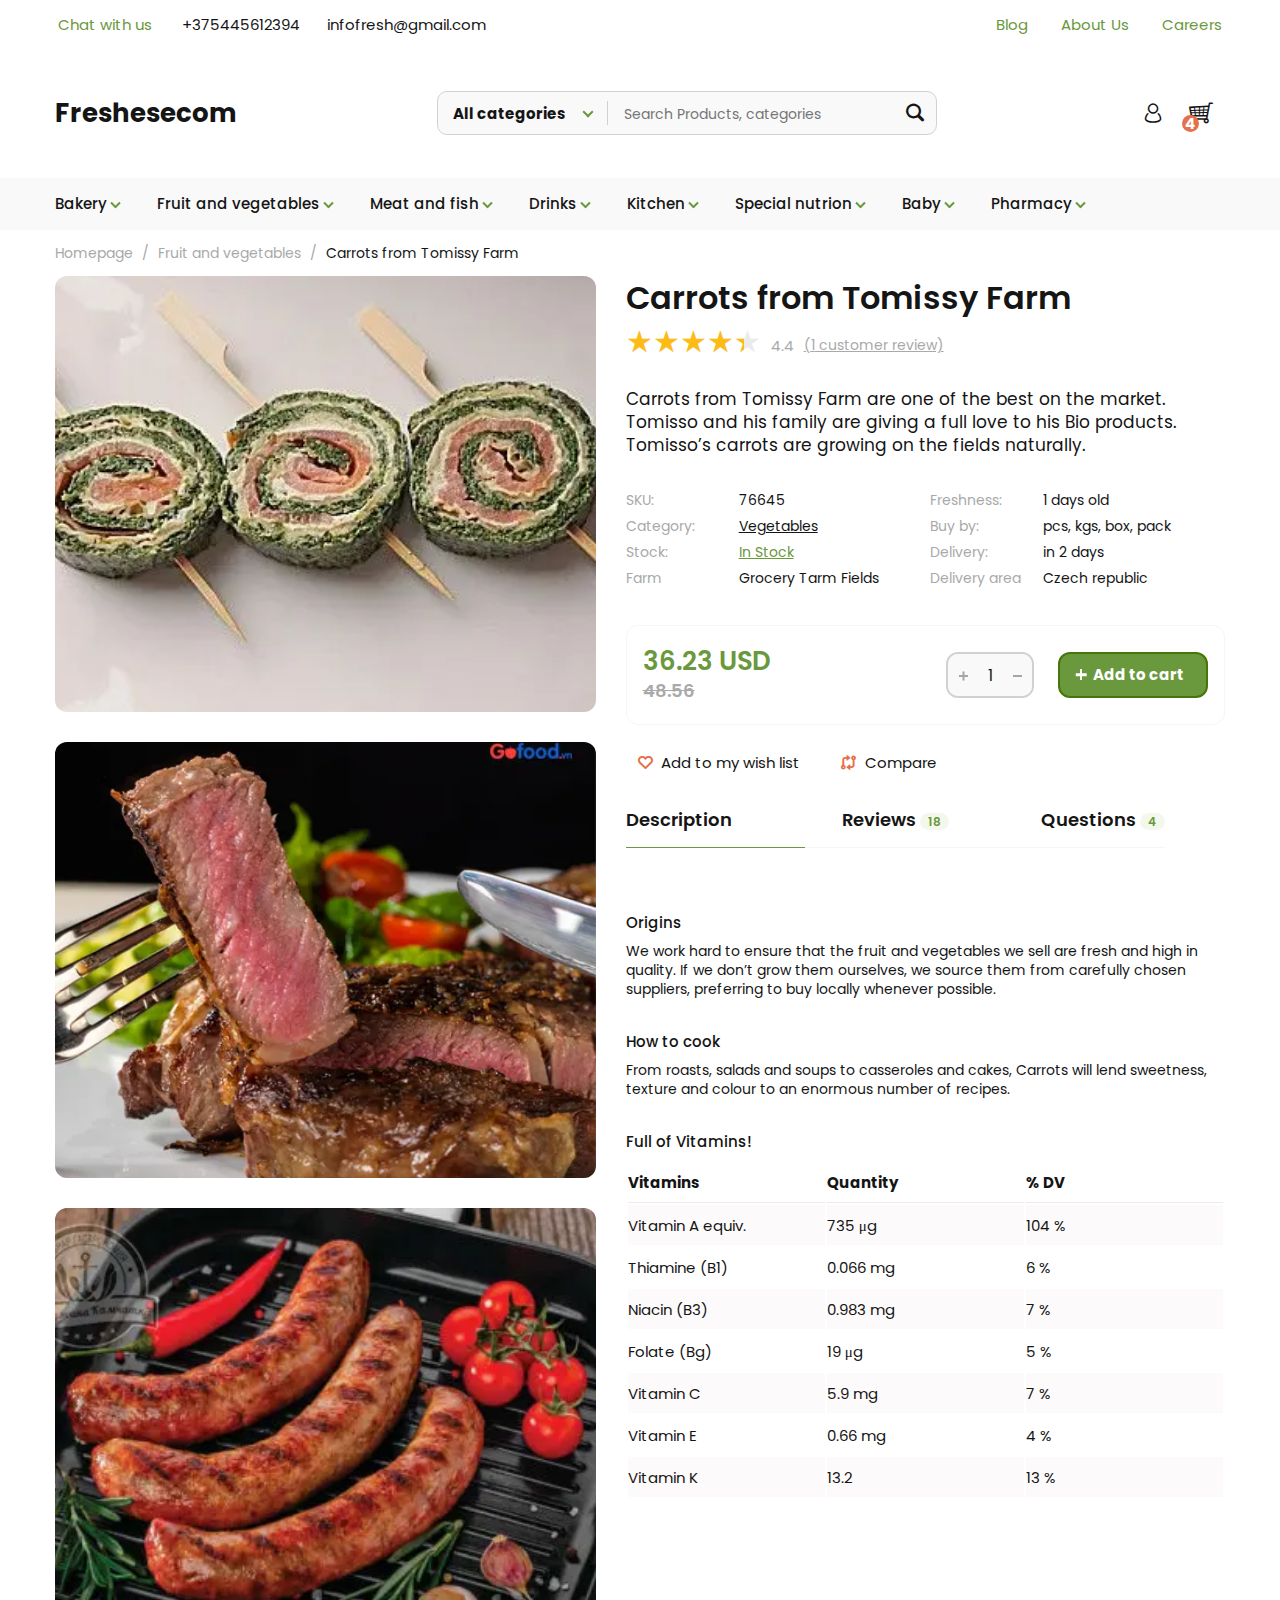
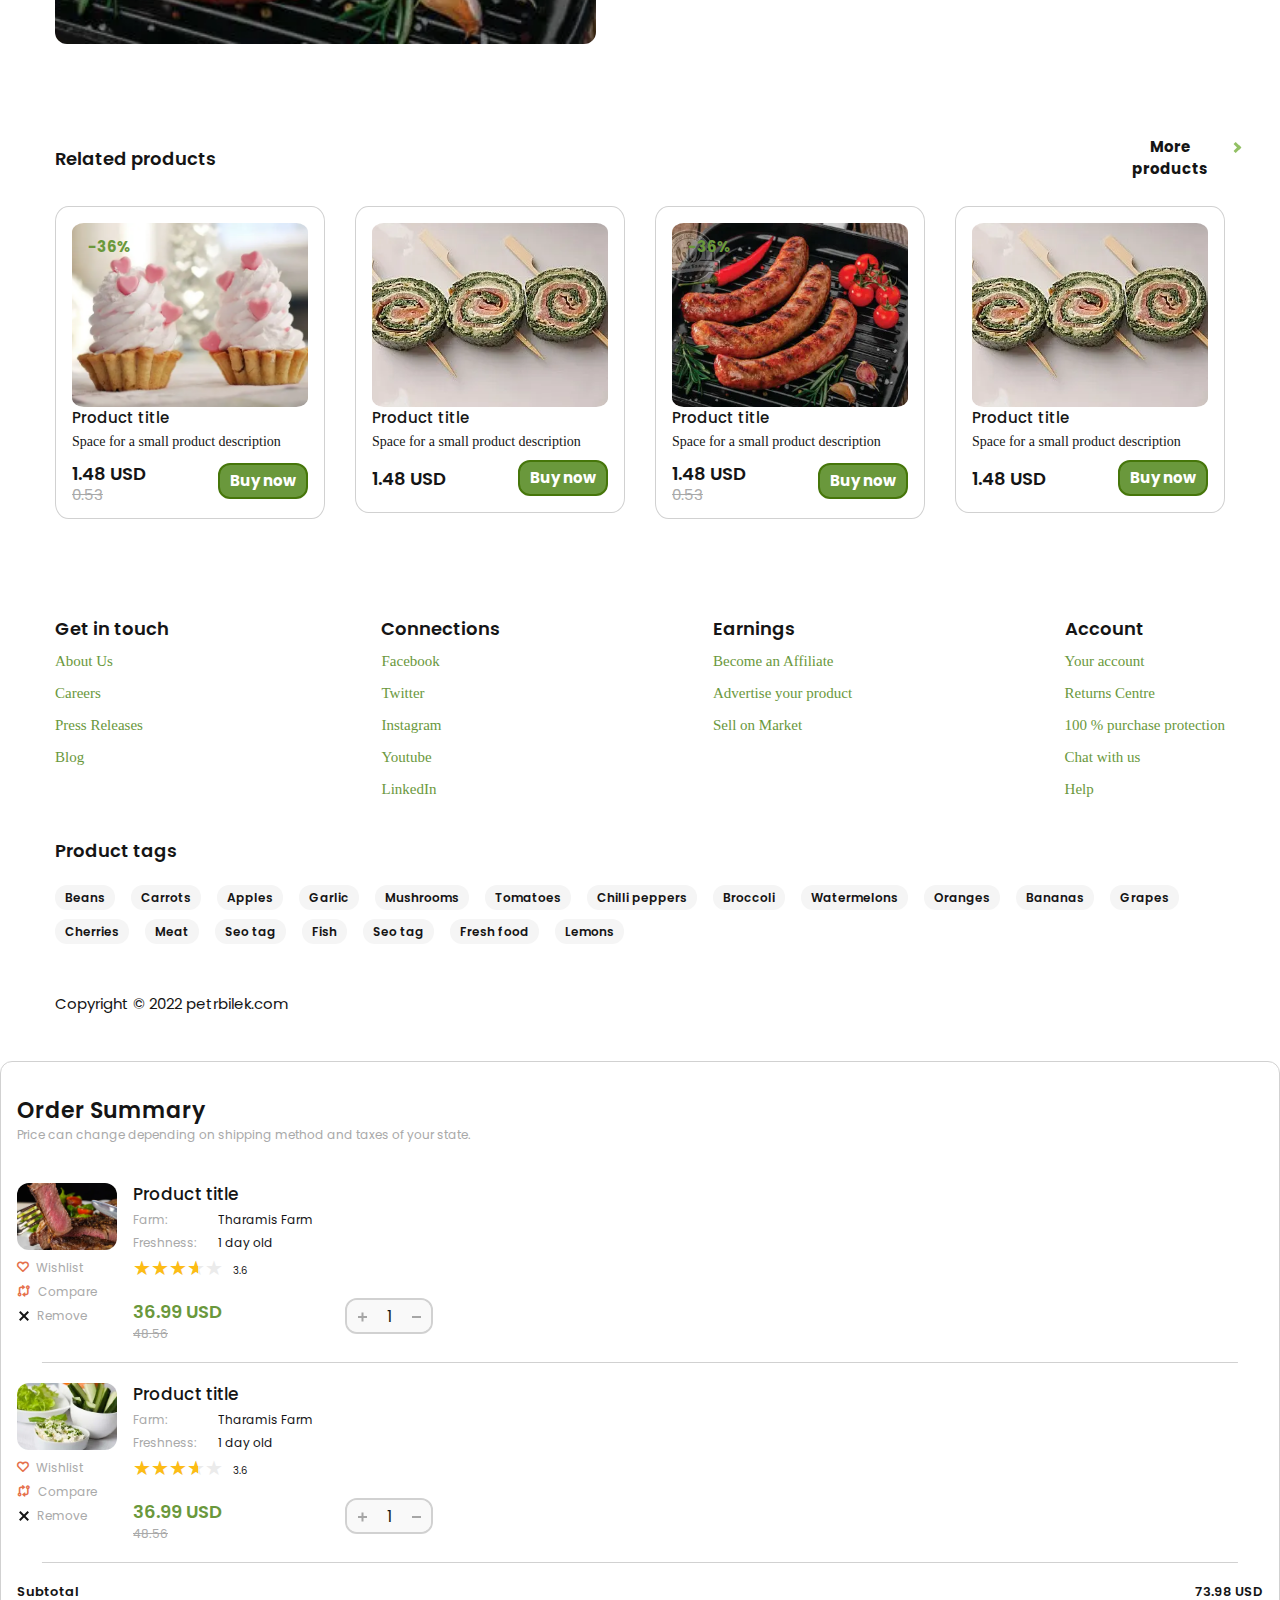
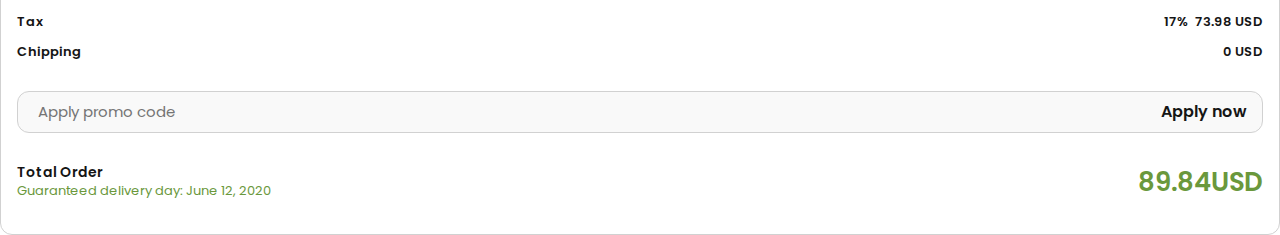
==== card_product.html @ 1163f887 "Add files via upload" ====
<!DOCTYPE html>
<html lang="ru">

<head>
	<title>card_product</title>
	<meta charset="UTF-8">
	<meta name="format-detection" content="telephone=no">
	<!-- <style>body{opacity: 0;}</style> -->
	<link rel="stylesheet" href="css/style.min.css?_v=20220831183857">
	<link rel="shortcut icon" href="favicon.ico">
	<!-- <meta name="robots" content="noindex, nofollow"> -->
	<meta name="viewport" content="width=device-width, initial-scale=1.0">
</head>

<body>
	<div class="wrapper">
		<header class="header">
			<div class="header__container">
				<div class="header__top top-header">
					<div class="top-header__content">
						<div class="top-header__contact">
							<ul class="menu__list menu__list_contacts">
								<li data-da=".menu__list_main, 768" class="menu__item"><a href="#" class="menu__link">Chat with us</a>
								</li>
								<li data-da=".menu__list_main, 768" class="menu__item">+375445612394</li>
								<li data-da=".menu__list_main, 768" class="menu__item">infofresh@gmail.com</li>
							</ul>
						</div>
						<div class="top-header__menu menu">
							<nav class="menu__body">
								<ul class="menu__list menu__list_main">
									<li class="menu__item"><a href="" class="menu__link">Blog</a></li>
									<li class="menu__item"><a href="" class="menu__link">About Us</a></li>
									<li class="menu__item"><a href="" class="menu__link">Careers</a></li>
								</ul>
							</nav>
							<button type="button" class="menu__icon icon-menu"><span></span></button>
						</div>
					</div>
				</div>
				<div class="header__main main-header">
					<div class="main-header__content">
						<div data-da=".top-header__content, 768, 1" class="top-main__logo"><a href="">Freshesecom</a></div>
						<div class="top-main__form">
							<form action="" id="main-form" class="main__form">
								<label for="forMainheader" class="main__label">
									<select name="form[]" data-class-modif="form__select">
										<option value="1" selected>All categories</option>
										<option value="2">Bakery</option>
										<option value="3">Fruit and vegetables</option>
										<option value="4">Meat and fish</option>
									</select>
								</label>
								<input id="forMainheader" autocomplete="off" type="text" name="form[]" data-error="Ошибка" placeholder="Search Products, categories" class="main__input">
								<button type="submit" class=" main__button _icon-search"></button>
							</form>
						</div>
						<button data-da=".top-header__content, 768, 1" class="top-main__purchases purchases-main">
							<a href="#" data-popup="#popup">
								<div class="purchases-main__user _icon-user"></div>
							</a>
							<div class="purchases-main__curt _icon-curt"><span>4</span><a href="checkout_page.html"></a></div>
						</button>
					</div>
				</div>
			</div>
			<div class="header__bottom bottom-header">
				<div class="bottom-header__container">
					<div class="bottom-header__category">
						<div class="bottom-header__body">
							<div class="bottom-header__title"><a class="bottom-header__link" href="category.html">Bakery</a></div>
							<div class="bottom-header__title"><a class="bottom-header__link" href="category.html">Fruit and
									vegetables</a></div>
							<div class="bottom-header__title"><a class="bottom-header__link" href="category.html">Meat and fish</a>
							</div>
							<div class="bottom-header__title"><a class="bottom-header__link" href="category.html">Drinks</a></div>
							<div class="bottom-header__title"><a class="bottom-header__link" href="category.html">Kitchen</a></div>
							<div class="bottom-header__title"><a class="bottom-header__link" href="category.html">Special nutrion</a>
							</div>
							<div class="bottom-header__title"><a class="bottom-header__link" href="category.html">Baby</a></div>
							<div class="bottom-header__title"><a class="bottom-header__link" href="category.html">Pharmacy</a></div>
						</div>
					</div>
				</div>
			</div>
		</header>
		<main class="page">
			<section class="page__bread bread-bread">
				<div class="bread-bread__container">
					<nav class="bread-bread__body">
						<ul class="bread-bread__list">
							<li class="bread-bread__item"><a class="bread-bread__link" href="index.html">Homepage</a></li>
							<li class="bread-bread__item"><a class="bread-bread__link" href="category.html">Fruit and
									vegetables</a></li>
							<li class="bread-bread__item">Carrots from Tomissy Farm</li>
						</ul>
					</nav>
				</div>
			</section>
			<section class="page__card card-page">
				<div class="card-page__container">
					<div class="card-page__images">
						<div class="card-page__image-ibg"><picture><source srcset="img/Example.webp" type="image/webp"><img src="img/Example.jpg" alt="img"></picture></div>
						<div class="card-page__image-ibg"><picture><source srcset="img/recept.webp" type="image/webp"><img src="img/recept.jpg" alt="img"></picture></div>
						<div class="card-page__image-ibg"><picture><source srcset="img/Example2.webp" type="image/webp"><img src="img/Example2.jpg" alt="img"></picture></div>
					</div>
					<div class="card-page__body card-body-product">
						<div class="card-body-product__title">Carrots from Tomissy Farm</div>
						<div class="card-body-product__ratings">
							<div class="rating rating_set">
								<div class="rating__body">
									<div class="rating__active rating__active_yellow"></div>
									<div class="rating__items">
										<input type="radio" class="rating__item" value="1" name="rating">
										<input type="radio" class="rating__item" value="2" name="rating">
										<input type="radio" class="rating__item" value="3" name="rating">
										<input type="radio" class="rating__item" value="4" name="rating">
										<input type="radio" class="rating__item" value="5" name="rating">
									</div>
								</div>
								<div class="rating__value">4.4</div>
							</div>
							<a href="">
								<div class="card-body-product__review">(<span>1</span> customer review)</div>
							</a>
						</div>
						<div class="card-body-product__description">Carrots from Tomissy Farm are one of the best on the
							market. Tomisso and his family are giving a full love to his Bio products. Tomisso’s carrots are
							growing on the fields naturally.</div>
						<div class="card-body-product__characteristic characteristic-product">
							<div class="characteristic-product__column">
								<ul class="characteristic-product__list">
									<li class="characteristic-product__item"><span>SKU:</span><span>76645</span></li>
									<li class="characteristic-product__item"><span>Category:</span><span class="characteristic-item__category">Vegetables</span></li>
									<li class="characteristic-product__item"><span>Stock:</span><span class="characteristic-item__link">In Stock</span></li>
									<li class="characteristic-product__item"><span>Farm</span><span>Grocery Tarm Fields</span>
									</li>
								</ul>
							</div>
							<div class="characteristic-product__column">
								<ul class="characteristic-product__list">
									<li class="characteristic-product__item"><span>Freshness:</span><span>1 days old</span></li>
									<li class="characteristic-product__item"><span>Buy by:</span><span>pcs, kgs, box, pack</span>
									</li>
									<li class="characteristic-product__item"><span>Delivery:</span><span>in 2 days</span></li>
									<li class="characteristic-product__item"><span>Delivery area</span><span>Czech
											republic</span></li>
								</ul>
							</div>
						</div>
						<div class="card-body-product__management">
							<div class="card-body-product__management-top">
								<div data-da=".card-body-product__management, 480, 0" class="card-body-product__prices">
									<div class="card-body-product__current-price">36.23 <span>USD</span></div>
									<div class="card-body-product__old-price">48.56</div>
								</div>
								<div class="card-body-product__quantity">
									<div data-quantity class="quantity">
										<button data-quantity-plus type="button" class="quantity__button quantity__button_plus"></button>
										<div class="quantity__input">
											<input data-quantity-value autocomplete="off" type="text" name="form[]" value="1">
										</div>
										<button data-quantity-minus type="button" class="quantity__button quantity__button_minus"></button>
									</div>
								</div>
								<div class="card-body-product__button button_tocurt"><span>Add to cart</span></div>
							</div>
							<div class="card-body-product__management-bottom">
								<div class="card-body-product__wish _icon-heart"><span>Add to my wish list</span></div>
								<div class="card-body-product__compare _icon-campare"><span>Compare</span></div>
							</div>
						</div>
						<div class="card-body-product__tabs">
							<div data-tabs="480" data-tabs-animate="600" class="card-body-tabs">
								<nav data-tabs-titles class="card-body-tabs__navigation">
									<button type="button" class="card-body-tabs__title _tab-active">Description</button>
									<button type="button" class="card-body-tabs__title">Reviews <span>18</span></button>
									<button type="button" class="card-body-tabs__title">Questions <span>4</span></button>
								</nav>
								<div data-tabs-body class="card-body-tabs__content">
									<div class="card-body-tabs__body">
										<div class="card-body-tabs__description">
											<h6>Origins</h6>
											<p>We work hard to ensure that the fruit and vegetables we sell are fresh and high in
												quality. If we don’t grow them ourselves, we source them from carefully chosen
												suppliers, preferring to buy locally whenever possible.</p>
											<h6>How to cook</h6>
											<p>From roasts, salads and soups to casseroles and cakes, Carrots will lend sweetness,
												texture and colour to an enormous number of recipes.</p>
											<h6>Full of Vitamins!</h6>
											<table>
												<tr>
													<th>Vitamins</th>
													<th>Quantity</th>
													<th>% DV</th>
												</tr>
												<tr>
													<td>Vitamin A equiv.</td>
													<td>735 μg</td>
													<td>104 %</td>
												</tr>
												<tr>
													<td>Thiamine (B1)</td>
													<td>0.066 mg</td>
													<td>6 %</td>
												</tr>
												<tr>
													<td>Niacin (B3)</td>
													<td>0.983 mg</td>
													<td>7 %</td>
												</tr>
												<tr>
													<td>Folate (Bg)</td>
													<td>19 μg</td>
													<td>5 %</td>
												</tr>
												<tr>
													<td>Vitamin C</td>
													<td>5.9 mg</td>
													<td>7 %</td>
												</tr>
												<tr>
													<td>Vitamin E</td>
													<td>0.66 mg</td>
													<td>4 %</td>
												</tr>
												<tr>
													<td>Vitamin K</td>
													<td>13.2</td>
													<td>13 %</td>
												</tr>
											</table>

										</div>
									</div>
									<div class="card-body-tabs__body">
										<div class="card-body-tabs__description">
											<h6>Tab content2</h6>
											<p>Lorem ipsum dolor sit, amet consectetur adipisicing elit. Velit repellendus
												necessitatibus eius ullam! Quaerat, perspiciatis in porro optio itaque repellendus,
												voluptas exercitationem deserunt eligendi maiores nobis ipsa ipsum reiciendis amet!
											</p>
											<picture><source srcset="img/recept3.webp" type="image/webp"><img src="img/recept3.jpg" alt="recept"></picture>
										</div>
									</div>
									<div class="card-body-tabs__body">
										<div class="card-body-tabs__description">
											<h6>Tab content 3</h6>
											<p>Lorem ipsum dolor sit, amet consectetur adipisicing elit. Velit repellendus
												necessitatibus eius ullam! Quaerat, perspiciatis in porro optio itaque repellendus,
												voluptas exercitationem deserunt eligendi maiores nobis ipsa ipsum reiciendis amet!
											</p>
											<picture><source srcset="img/recept4.webp" type="image/webp"><img src="img/recept4.jpg" alt="recept"></picture>
										</div>
									</div>
								</div>
							</div>
						</div>
					</div>
				</div>
			</section>
			<section class="page__related headline-page">
				<div class="headline-page__container">
					<div class="headline-page__top">
						<div class="headline-page__says">Related products</div>
						<button type="submit" class="headline-page__button button_customers"><span>More
								products</span></button>
					</div>
					<div class="headline-page__curds">
						<div class="headline-page__curd product-curd">
							<div class="product-curd__body">
								<div class="product-curd__image-ibg"><a href=""><picture><source srcset="img/Example3.webp" type="image/webp"><img src="img/Example3.jpg" alt="03"></picture></a></div>
								<div class="product-curd__discount-percent"><span>-36%</span></div>
								<div class="product-curd__title">Product title</div>
								<div class="product-curd__text">Space for a small product description</div>
								<div class="product-curd__bottom">
									<div class="product-curd__prices">
										<div class="product-curd__price">1.48<span>USD</span></div>
										<div class="product-curd__discount">0.53</div>
									</div>
									<div class="product-curt__button button_curd"><span>Buy now</spa>
									</div>
								</div>
							</div>
						</div>
						<div class="headline-page__curd product-curd">
							<div class="product-curd__body">
								<div class="product-curd__image-ibg"><a href=""><picture><source srcset="img/Example.webp" type="image/webp"><img src="img/Example.jpg" alt="03"></picture></a></div>
								<div class="product-curd__title">Product title</div>
								<div class="product-curd__text">Space for a small product description</div>
								<div class="product-curd__bottom">
									<div class="product-curd__prices">
										<div class="product-curd__price">1.48<span>USD</span></div>
									</div>
									<div class="product-curt__button button_curd"><span>Buy now</spa>
									</div>
								</div>
							</div>
						</div>
						<div class="headline-page__curd product-curd">
							<div class="product-curd__body">
								<div class="product-curd__image-ibg"><a href=""><picture><source srcset="img/Example2.webp" type="image/webp"><img src="img/Example2.jpg" alt="01"></picture></a></div>
								<div class="product-curd__discount-percent"><span>-36%</span></div>
								<div class="product-curd__title">Product title</div>
								<div class="product-curd__text">Space for a small product description</div>
								<div class="product-curd__bottom">
									<div class="product-curd__prices">
										<div class="product-curd__price">1.48<span>USD</span></div>
										<div class="product-curd__discount">0.53</div>
									</div>
									<div class="product-curt__button button_curd"><span>Buy now</spa>
									</div>
								</div>
							</div>
						</div>
						<div class="headline-page__curd product-curd">
							<div class="product-curd__body">
								<div class="product-curd__image-ibg"><a href=""><picture><source srcset="img/Example.webp" type="image/webp"><img src="img/Example.jpg" alt="03"></picture></a></div>
								<div class="product-curd__title">Product title</div>
								<div class="product-curd__text">Space for a small product description</div>
								<div class="product-curd__bottom">
									<div class="product-curd__prices">
										<div class="product-curd__price">1.48<span>USD</span></div>
									</div>
									<div class="product-curt__button button_curd"><span>Buy now</spa>
									</div>
								</div>
							</div>
						</div>
					</div>
				</div>
			</section>
		</main>
		<footer class="footer">
			<div class="footer__container">
				<div class="footer__top top-footer">
					<div class="top-footer__columns">
						<div class="top-footer__column">
							<div class="top-footer__title">Get in touch</div>
							<ul class="top-footer__list">
								<li class="top-footer__item"><a class="top-footer__link" href="">About Us</a></li>
								<li class="top-footer__item"><a class="top-footer__link" href="">Careers</a></li>
								<li class="top-footer__item"><a class="top-footer__link" href="">Press Releases</a></li>
								<li class="top-footer__item"><a class="top-footer__link" href="">Blog</a></li>
							</ul>
						</div>
						<div class="top-footer__column">
							<div class="top-footer__title">Connections</div>
							<ul class="top-footer__list">
								<li class="top-footer__item"><a class="top-footer__link" href="">Facebook</a></li>
								<li class="top-footer__item"><a class="top-footer__link" href="">Twitter</a></li>
								<li class="top-footer__item"><a class="top-footer__link" href="">Instagram</a></li>
								<li class="top-footer__item"><a class="top-footer__link" href="">Youtube</a></li>
								<li class="top-footer__item"><a class="top-footer__link" href="">LinkedIn</a></li>
							</ul>
						</div>
						<div class="top-footer__column">
							<div class="top-footer__title">Earnings</div>
							<ul class="top-footer__list">
								<li class="top-footer__item"><a class="top-footer__link" href="">Become an Affiliate</a></li>
								<li class="top-footer__item"><a class="top-footer__link" href="">Advertise your product</a></li>
								<li class="top-footer__item"><a class="top-footer__link" href="">Sell on Market</a></li>
							</ul>
						</div>
						<div class="top-footer__column">
							<div class="top-footer__title">Account</div>
							<ul class="top-footer__list">
								<li class="top-footer__item"><a class="top-footer__link" href="">Your account</a></li>
								<li class="top-footer__item"><a class="top-footer__link" href="">Returns Centre</a></li>
								<li class="top-footer__item"><a class="top-footer__link" href="">100 % purchase protection</a></li>
								<li class="top-footer__item"><a class="top-footer__link" href="">Chat with us</a></li>
								<li class="top-footer__item"><a class="top-footer__link" href="">Help</a></li>
							</ul>
						</div>
					</div>
				</div>
				<div class="footer__tags tags-footer">
					<div class="tags-footer__title">Product tags</div>
					<div class="tags-footer__tags">
						<div class="tags-footer__tag"><a class="tags-footer__link" href="#"><span>Beans</span></a></div>
						<div class="tags-footer__tag"><a class="tags-footer__link" href="#"><span>Carrots</span></a></div>
						<div class="tags-footer__tag"><a class="tags-footer__link" href="#"><span>Apples</span></a></div>
						<div class="tags-footer__tag"><a class="tags-footer__link" href="#"><span>Garlic</span></a></div>
						<div class="tags-footer__tag"><a class="tags-footer__link" href="#"><span>Mushrooms</span></a></div>
						<div class="tags-footer__tag"><a class="tags-footer__link" href="#"><span>Tomatoes</span></a></div>
						<div class="tags-footer__tag"><a class="tags-footer__link" href="#"><span>Chilli peppers</span></a></div>
						<div class="tags-footer__tag"><a class="tags-footer__link" href="#"><span>Broccoli</span></a></div>
						<div class="tags-footer__tag"><a class="tags-footer__link" href="#"><span>Watermelons</span></a></div>
						<div class="tags-footer__tag"><a class="tags-footer__link" href="#"><span>Oranges</span></a></div>
						<div class="tags-footer__tag"><a class="tags-footer__link" href="#"><span>Bananas</span></a></div>
						<div class="tags-footer__tag"><a class="tags-footer__link" href="#"><span>Grapes</span></a></div>
						<div class="tags-footer__tag"><a class="tags-footer__link" href="#"><span>Cherries</span></a></div>
						<div class="tags-footer__tag"><a class="tags-footer__link" href="#"><span>Meat</span></a></div>
						<div class="tags-footer__tag"><a class="tags-footer__link" href="#"><span>Seo tag</span></a></div>
						<div class="tags-footer__tag"><a class="tags-footer__link" href="#"><span>Fish</span></a></div>
						<div class="tags-footer__tag"><a class="tags-footer__link" href="#"><span>Seo tag</span></a></div>
						<div class="tags-footer__tag"><a class="tags-footer__link" href="#"><span>Fresh food</span></a></div>
						<div class="tags-footer__tag"><a class="tags-footer__link" href="#"><span>Lemons</span></a></div>
					</div>
				</div>
				<div class="footer__copyright copyright-footer">
					<div class="copyright-footer__text">Copyright © 2022 petrbilek.com</div>
				</div>
			</div>
		</footer>
	</div>
	<div class="checkout-page__basket basket-checkout">
		<div class="basket-checkout__cart">
			<div class="basket-checkout__shopping-cart">
				<div class="basket-checkout__shopping-title">Shopping cart</div>
				<button class="basket-checkout__shopping-close"><span>Close</span></button>
			</div>
			<div class="basket-checkout__title">Order Summary</div>
			<div class="basket-checkout__description">Price can change depending on shipping method and taxes
				of your state.</div>
			<div class="basket-checkout__product basket-checkout-product">
				<div class="basket-checkout-product__actions">
					<div class="basket-checkout-product__image-ibg"><picture><source srcset="img/recept.webp" type="image/webp"><img src="img/recept.jpg" alt="recept"></picture>
					</div>
					<button type="button" class="basket-checkout-product__wishlist">Wishlist</button>
					<button type="button" class="basket-checkout-product__compare">Compare</button>
					<button ttype="button" class="basket-checkout-product__remove">Remove</button>
				</div>
				<div class="basket-checkout-product__description">
					<div class="basket-checkout-product__name">Product title</div>
					<div class="basket-checkout-product__detail">
						<ul class="basket-checkout-product__list">
							<li class="basket-checkout-product__item"><span>Farm:</span><span>Tharamis Farm</span>
							</li>
							<li class="basket-checkout-product__item"><span>Freshness:</span><span>1 day old</span>
							</li>
						</ul>
					</div>
					<div class="basket-checkout-product__raiting rating rating_set">
						<div class="rating__body">
							<div class="rating__active rating__active_yellow"></div>
							<div class="rating__items">
								<input type="radio" class="rating__item" value="1" name="rating">
								<input type="radio" class="rating__item" value="2" name="rating">
								<input type="radio" class="rating__item" value="3" name="rating">
								<input type="radio" class="rating__item" value="4" name="rating">
								<input type="radio" class="rating__item" value="5" name="rating">
							</div>
						</div>
						<div class="rating__value">3.6</div>
					</div>
					<div class="basket-checkout-product__management ">
						<div class="basket-checkout-product__prices">
							<div class="basket-checkout-product__current-price">36.99 <span>USD</span></div>
							<div class="basket-checkout-product__old-price">48.56</div>
						</div>
						<div class="basket-checkout-product__quantity">
							<div data-quantity class="quantity quantity_card">
								<button data-quantity-plus type="button" class="quantity__button quantity__button_plus"></button>
								<div class="quantity__input">
									<input data-quantity-value autocomplete="off" type="text" name="form[]" value="1">
								</div>
								<button data-quantity-minus type="button" class="quantity__button quantity__button_minus"></button>
							</div>
						</div>
					</div>
				</div>
			</div>
			<div class="basket-checkout__product basket-checkout-product">
				<div class="basket-checkout-product__actions">
					<div class="basket-checkout-product__image-ibg"><picture><source srcset="img/recept2.webp" type="image/webp"><img src="img/recept2.jpg" alt="recept2"></picture>
					</div>
					<button type="button" class="basket-checkout-product__wishlist">Wishlist</button>
					<button type="button" class="basket-checkout-product__compare">Compare</button>
					<button ttype="button" class="basket-checkout-product__remove">Remove</button>
				</div>
				<div class="basket-checkout-product__description">
					<div class="basket-checkout-product__name">Product title</div>
					<div class="basket-checkout-product__detail">
						<ul class="basket-checkout-product__list">
							<li class="basket-checkout-product__item"><span>Farm:</span><span>Tharamis Farm</span>
							</li>
							<li class="basket-checkout-product__item"><span>Freshness:</span><span>1 day old</span>
							</li>
						</ul>
					</div>
					<div class="basket-checkout-product__raiting rating rating_set">
						<div class="rating__body">
							<div class="rating__active rating__active_yellow"></div>
							<div class="rating__items">
								<input type="radio" class="rating__item" value="1" name="rating">
								<input type="radio" class="rating__item" value="2" name="rating">
								<input type="radio" class="rating__item" value="3" name="rating">
								<input type="radio" class="rating__item" value="4" name="rating">
								<input type="radio" class="rating__item" value="5" name="rating">
							</div>
						</div>
						<div class="rating__value">3.6</div>
					</div>
					<div class="basket-checkout-product__management ">
						<div class="basket-checkout-product__prices">
							<div class="basket-checkout-product__current-price">36.99 <span>USD</span></div>
							<div class="basket-checkout-product__old-price">48.56</div>
						</div>
						<div class="basket-checkout-product__quantity">
							<div data-quantity class="quantity quantity_card">
								<button data-quantity-plus type="button" class="quantity__button quantity__button_plus"></button>
								<div class="quantity__input">
									<input data-quantity-value autocomplete="off" type="text" name="form[]" value="1">
								</div>
								<button data-quantity-minus type="button" class="quantity__button quantity__button_minus"></button>
							</div>
						</div>
					</div>
				</div>
			</div>
			<div class="basket-checkout__hidden"></div>
			<div class="basket-checkout__sum-price">
				<div class="basket-checkout__subtotal"><span>Subtotal</span><span>73.98 USD</span>
				</div>
				<div class="basket-checkout__tax"><span>Tax</span><span>17%</span><span>73.98
						USD</span></div>
				<div class="basket-checkout__shipping"><span>Chipping</span><span>0 USD</span>
				</div>
			</div>
			<form action="#" class="basket-checkout__form">
				<input autocomplete="off" type="text" name="form[]" data-error="Ошибка" placeholder="Apply promo code" class="basket-checkout__input">
				<button type="submit" class="basket-checkout__button">Apply now</button>
			</form>
			<div class="basket-checkout__bottom">
				<div class="basket-checkout__col">
					<div class="basket-checkout__total">Total Order</div>
					<div class="basket-checkout__delivery-day"><span>Guaranteed delivery
							day:</span> <span>June 12, 2020</span></div>
				</div>
				<div class="basket-checkout__total-price"><span>89.84</span><span>USD</span></div>
				<div class="basket-checkout__continue">
					<div class="basket-checkout__text">Continue shopping</div>
					<div class="basket-checkout__button-checkout button_continue"><a href="checkout_page.html"><span>Go to
								Checkout</span></a>
					</div>
				</div>
			</div>
		</div>
	</div>
	<div id="popup" aria-hidden="true" class="popup">
		<div class="popup__wrapper">
			<div class="popup__content">
				<button data-close type="button" class="popup__close">X</button>
				<div class="popup__text">
					Content Popup
				</div>
			</div>
		</div>
	</div>
	<script src="js/app.min.js?_v=20220831183857"></script>
</body>

</html>
---- css/style.min.css ----
@charset "UTF-8";@import url(https://fonts.googleapis.com/css?family=Poppins:regular,italic,500,500italic,600,600italic,700,700italic,800,800italic,900,900italic&display=swap);@import url(https://fonts.googleapis.com/css?family=Open+Sans:300,regular,500,600,700,800,300italic,italic,500italic,600italic,700italic,800italic&display=swap);@font-face{font-family:icons;font-display:swap;src:url(../fonts/icons.woff2) format("woff2"),url(../fonts/icons.woff) format("woff");font-weight:400;font-style:normal}.basket-checkout-product__compare::before,.basket-checkout-product__wishlist::before,.button_add span::before,.control-page-top__grid::before,.control-page-top__list::before,[class*=_icon-]:before{font-family:icons;font-style:normal;font-weight:400;font-variant:normal;text-transform:none;line-height:1;-webkit-font-smoothing:antialiased;-moz-osx-font-smoothing:grayscale}[class*=_icon-]:before{display:block}._icon-search:before{content:"\e901"}._icon-user:before{content:"\e902"}._icon-curt:before{content:"\e900"}._icon-list:before{content:"\e903"}._icon-grid:before{content:"\e904"}._icon-TWITTER:before{content:"\e905"}._icon-LinkedIn:before{content:"\e906"}._icon-Facebook:before{content:"\e907"}._icon-Pinterest:before{content:"\e908"}._icon-heart:before{content:"\e909"}._icon-campare:before{content:"\e90a"}*{padding:0;margin:0;border:0}*,:after,:before{-webkit-box-sizing:border-box;box-sizing:border-box}body,html{height:100%;min-width:320px}body{color:#151515;line-height:1;font-family:Poppins;font-size:.9375rem;-ms-text-size-adjust:100%;-moz-text-size-adjust:100%;-webkit-text-size-adjust:100%;-webkit-font-smoothing:antialiased;-moz-osx-font-smoothing:grayscale}button,input,textarea{font-family:Poppins;font-size:inherit}button{cursor:pointer;color:inherit;background-color:inherit}a{color:inherit}a:link,a:visited{text-decoration:none}a:hover{text-decoration:none}ul li{list-style:none}img{vertical-align:top}h1,h2,h3,h4,h5,h6{font-weight:inherit;font-size:inherit}.lock body{overflow:hidden;-ms-touch-action:none;touch-action:none;-ms-scroll-chaining:none;overscroll-behavior:none}.wrapper{min-height:100%;display:-webkit-box;display:-ms-flexbox;display:flex;-webkit-box-orient:vertical;-webkit-box-direction:normal;-ms-flex-direction:column;flex-direction:column;overflow:hidden}.wrapper>main{-webkit-box-flex:1;-ms-flex:1 1 auto;flex:1 1 auto}.wrapper>*{min-width:0}[class*=__container]{max-width:73.125rem;-webkit-box-sizing:content-box;box-sizing:content-box;margin:0 auto;padding:0 .9375rem}[class*=__container-max]{max-width:78.75rem;-webkit-box-sizing:content-box;box-sizing:content-box;margin:0 auto;padding:0 .9375rem}.button{display:-webkit-inline-box;display:-ms-inline-flexbox;display:inline-flex;padding:.78125rem 1rem}.button._fw{width:100%}.button_category{background-color:#f5f5f5;border-radius:.75rem;height:3rem;width:11.875rem;display:-webkit-box;display:-ms-flexbox;display:flex;cursor:pointer;-webkit-box-pack:center;-ms-flex-pack:center;justify-content:center;-webkit-box-align:center;-ms-flex-align:center;align-items:center;-webkit-transition:all .5s ease 0s;-o-transition:all .5s ease 0s;transition:all .5s ease 0s}.button_category span{font-weight:700;font-size:.9375rem;line-height:1.4666666667;color:#151515;position:relative;margin-left:-.5625rem}.button_category span::after,.button_category span::before{content:"";position:absolute;width:.15625rem;height:.5rem;right:-.9375rem;top:40%;background-color:#151515}.button_category span::before{-webkit-transform:rotate(-45deg);-ms-transform:rotate(-45deg);transform:rotate(-45deg);top:.375rem}.button_category span::after{-webkit-transform:rotate(45deg);-ms-transform:rotate(45deg);transform:rotate(45deg);top:.5625rem}.button_recepies{background-color:transparent;border:#92c064 3px solid;border-radius:.75rem;height:3rem;width:11.875rem;display:-webkit-box;display:-ms-flexbox;display:flex;cursor:pointer;-webkit-box-pack:center;-ms-flex-pack:center;justify-content:center;-webkit-box-align:center;-ms-flex-align:center;align-items:center;-webkit-transition:all .5s ease 0s;-o-transition:all .5s ease 0s;transition:all .5s ease 0s}.button_recepies span{font-weight:700;font-size:.9375rem;line-height:1.4666666667;color:#151515;position:relative;margin-left:-.5625rem}.button_recepies span::after,.button_recepies span::before{content:"";position:absolute;width:.15625rem;height:.5rem;right:-.9375rem;top:40%;background-color:#92c064}.button_recepies span::before{-webkit-transform:rotate(-45deg);-ms-transform:rotate(-45deg);transform:rotate(-45deg);top:.375rem}.button_recepies span::after{-webkit-transform:rotate(45deg);-ms-transform:rotate(45deg);transform:rotate(45deg);top:.5625rem}.button_curd{background-color:#6a983c;border:#46760a 2px solid;border-radius:.75rem;height:2.25rem;width:5.625rem;display:-webkit-box;display:-ms-flexbox;display:flex;cursor:pointer;-webkit-box-pack:center;-ms-flex-pack:center;justify-content:center;-webkit-box-align:center;-ms-flex-align:center;align-items:center;-webkit-transition:all .5s ease 0s;-o-transition:all .5s ease 0s;transition:all .5s ease 0s}.button_curd span{font-weight:700;font-size:.9375rem;line-height:1.4666666667;color:#fff;position:relative}.button_customers{background-color:transparent;border:transparent 2px solid;border-radius:.75rem;height:2.25rem;width:6.875rem;display:-webkit-box;display:-ms-flexbox;display:flex;cursor:pointer;-webkit-box-pack:center;-ms-flex-pack:center;justify-content:center;-webkit-box-align:center;-ms-flex-align:center;align-items:center;-webkit-transition:all .5s ease 0s;-o-transition:all .5s ease 0s;transition:all .5s ease 0s}.button_customers span{font-weight:700;font-size:.9375rem;line-height:1.4666666667;color:#151515;position:relative}.button_customers span::after,.button_customers span::before{content:"";position:absolute;width:.15625rem;height:.5rem;right:-.9375rem;top:40%;background-color:#92c064}.button_customers span::before{-webkit-transform:rotate(-45deg);-ms-transform:rotate(-45deg);transform:rotate(-45deg);top:.375rem}.button_customers span::after{-webkit-transform:rotate(45deg);-ms-transform:rotate(45deg);transform:rotate(45deg);top:.5625rem}.button_range{background-color:transparent;border:transparent 2px solid;border-radius:.75rem;height:2.25rem;width:5.3125rem;display:-webkit-box;display:-ms-flexbox;display:flex;cursor:pointer;-webkit-box-pack:center;-ms-flex-pack:center;justify-content:center;-webkit-box-align:center;-ms-flex-align:center;align-items:center;-webkit-transition:all .5s ease 0s;-o-transition:all .5s ease 0s;transition:all .5s ease 0s}.button_range span{font-weight:700;font-size:.9375rem;line-height:1.4666666667;color:#a9a9a9;position:relative;-webkit-transition:all .5s ease 0s;-o-transition:all .5s ease 0s;transition:all .5s ease 0s}.button_curd-arrow{background-color:#6a983c;border:#46760a 2px solid;border-radius:.75rem;height:2.25rem;min-width:5.625rem;display:-webkit-box;display:-ms-flexbox;display:flex;cursor:pointer;-webkit-box-pack:center;-ms-flex-pack:center;justify-content:center;-webkit-box-align:center;-ms-flex-align:center;align-items:center;-webkit-transition:all .5s ease 0s;-o-transition:all .5s ease 0s;transition:all .5s ease 0s}.button_curd-arrow span{display:inline-block;font-weight:700;font-size:.9375rem;line-height:1.4666666667;color:#fff;position:relative;margin-left:-.9375rem}.button_curd-arrow span::after,.button_curd-arrow span::before{content:"";position:absolute;width:.15625rem;height:.5rem;right:-.9375rem;top:40%;background-color:#fff}.button_curd-arrow span::before{-webkit-transform:rotate(-45deg);-ms-transform:rotate(-45deg);transform:rotate(-45deg);top:.375rem}.button_curd-arrow span::after{-webkit-transform:rotate(45deg);-ms-transform:rotate(45deg);transform:rotate(45deg);top:.5625rem}.button_curd-arrow span:last-child{display:none}.button_add{background-color:#f5f5f5;border-radius:.75rem;height:2.25rem;min-width:5.625rem;width:100%;display:-webkit-box;display:-ms-flexbox;display:flex;cursor:pointer;-webkit-box-pack:center;-ms-flex-pack:center;justify-content:center;-webkit-box-align:center;-ms-flex-align:center;align-items:center;text-align:center;-webkit-transition:all .5s ease 0s;-o-transition:all .5s ease 0s;transition:all .5s ease 0s}.button_add span{font-weight:700;font-size:.9375rem;line-height:1.4666666667;color:#151515;position:relative;margin-left:.1875rem}.button_add span::before{content:"\e909";padding-right:.625rem;vertical-align:middle}.button_show{background-color:#6a983c;border:#46760a 2px solid;border-radius:.75rem;height:2.25rem;min-width:12.5rem;max-width:60%;display:-webkit-box;display:-ms-flexbox;display:flex;cursor:pointer;-webkit-box-pack:center;-ms-flex-pack:center;justify-content:center;-webkit-box-align:center;-ms-flex-align:center;align-items:center;margin:.625rem auto;-webkit-transition:all .5s ease 0s;-o-transition:all .5s ease 0s;transition:all .5s ease 0s}.button_show span{display:inline-block;font-weight:700;font-size:.9375rem;line-height:1.4666666667;color:#fff;position:relative;margin-left:-.9375rem}.button_show span::after,.button_show span::before{content:"";position:absolute;width:.15625rem;height:.5rem;right:-.9375rem;top:.4375rem;background-color:#fff}.button_show span::before{-webkit-transform:rotate(45deg);-ms-transform:rotate(45deg);transform:rotate(45deg);right:-.9375rem}.button_show span::after{-webkit-transform:rotate(-45deg);-ms-transform:rotate(-45deg);transform:rotate(-45deg);right:-.6875rem}.button_tocurt{background-color:#6a983c;border:#46760a 2px solid;border-radius:.75rem;height:2.875rem;min-width:9.375rem;display:-webkit-box;display:-ms-flexbox;display:flex;cursor:pointer;-webkit-box-pack:center;-ms-flex-pack:center;justify-content:center;-webkit-box-align:center;-ms-flex-align:center;align-items:center;margin:.625rem auto;text-align:center;-webkit-transition:all .5s ease 0s;-o-transition:all .5s ease 0s;transition:all .5s ease 0s}.button_tocurt span{display:inline-block;font-weight:700;font-size:.9375rem;line-height:1.4666666667;color:#fff;position:relative;margin-left:.625rem;padding:0 1.25rem}.button_tocurt span::after,.button_tocurt span::before{content:"";position:absolute;width:.15625rem;height:.6875rem;left:.4375rem;top:.3125rem;background-color:#fff}.button_tocurt span::before{-webkit-transform:rotate(90deg);-ms-transform:rotate(90deg);transform:rotate(90deg);right:-.9375rem}.button_tocurt span::after{-webkit-transform:rotate(0);-ms-transform:rotate(0);transform:rotate(0);right:-.6875rem}.button_checkout{background-color:#6a983c;border:#46760a 2px solid;border-radius:.75rem;height:3.5rem;width:11.875rem;display:-webkit-box;display:-ms-flexbox;display:flex;cursor:pointer;-webkit-box-pack:center;-ms-flex-pack:center;justify-content:center;-webkit-box-align:center;-ms-flex-align:center;align-items:center;-webkit-transition:all .5s ease 0s;-o-transition:all .5s ease 0s;transition:all .5s ease 0s}.button_checkout span{font-weight:700;font-size:.9375rem;line-height:1.4666666667;color:#fff;position:relative}.button_continue{background-color:#6a983c;border:#46760a 2px solid;border-radius:.75rem;height:3rem;width:9.375rem;display:-webkit-box;display:-ms-flexbox;display:flex;cursor:pointer;-webkit-box-pack:center;-ms-flex-pack:center;justify-content:center;-webkit-box-align:center;-ms-flex-align:center;align-items:center;-webkit-transition:all .5s ease 0s;-o-transition:all .5s ease 0s;transition:all .5s ease 0s}.button_continue span{font-weight:700;font-size:.9375rem;line-height:1.4666666667;color:#fff;position:relative}.button_articles{background-color:#6a983c;border:#46760a 2px solid;border-radius:.75rem;height:2.25rem;min-width:8.75rem;max-width:60%;display:-webkit-box;display:-ms-flexbox;display:flex;cursor:pointer;-webkit-box-pack:center;-ms-flex-pack:center;justify-content:center;-webkit-box-align:center;-ms-flex-align:center;align-items:center;margin:.625rem auto;-webkit-transition:all .5s ease 0s;-o-transition:all .5s ease 0s;transition:all .5s ease 0s}.button_articles span{display:inline-block;font-weight:700;font-size:.9375rem;line-height:1.4666666667;color:#fff;position:relative;margin-left:-.9375rem;padding:0 .9375rem}.button_articles span::after,.button_articles span::before{content:"";position:absolute;width:.15625rem;height:.5rem;right:0;background-color:#fff}.button_articles span::before{-webkit-transform:rotate(45deg);-ms-transform:rotate(45deg);transform:rotate(45deg);top:.625rem}.button_articles span::after{-webkit-transform:rotate(-45deg);-ms-transform:rotate(-45deg);transform:rotate(-45deg);top:.375rem}.button_reply{background-color:#6a983c;border:#46760a 2px solid;border-radius:.75rem;height:2.625rem;width:11.875rem;display:-webkit-box;display:-ms-flexbox;display:flex;cursor:pointer;-webkit-box-pack:center;-ms-flex-pack:center;justify-content:center;-webkit-box-align:center;-ms-flex-align:center;align-items:center;-webkit-transition:all .5s ease 0s;-o-transition:all .5s ease 0s;transition:all .5s ease 0s}.button_reply span{font-weight:700;font-size:.9375rem;line-height:1.4666666667;color:#fff;position:relative}.select{position:relative}.select__content{text-align:center}.select._select-open .select__title::before{-webkit-transform:rotate(-45deg);-ms-transform:rotate(-45deg);transform:rotate(-45deg)}.select._select-open .select__title::after{-webkit-transform:rotate(45deg);-ms-transform:rotate(45deg);transform:rotate(45deg)}.select__body{position:relative}.select__title{display:-webkit-box;display:-ms-flexbox;display:flex;-webkit-box-align:center;-ms-flex-align:center;align-items:center;color:inherit;text-align:left;font-weight:700;background-color:transparent;cursor:pointer;width:100%;border-radius:4px;position:relative}.select__title::after,.select__title::before{content:"";position:absolute;top:40%;width:.125rem;height:.5rem;background-color:#6a983c;-webkit-transition:all .5s ease 0s;-o-transition:all .5s ease 0s;transition:all .5s ease 0s}.select__title::before{-webkit-transform:rotate(45deg);-ms-transform:rotate(45deg);transform:rotate(45deg);right:.625rem}.select__title::after{-webkit-transform:rotate(-45deg);-ms-transform:rotate(-45deg);transform:rotate(-45deg);right:.875rem}.select__value{display:-webkit-box;display:-ms-flexbox;display:flex;-webkit-box-align:center;-ms-flex-align:center;align-items:center;height:1.875rem;padding:0 .9375rem;gap:.625rem}.select__value>*{-webkit-box-flex:1;-ms-flex:1 1 auto;flex:1 1 auto}.select__value:after{content:"";-ms-flex-item-align:stretch;-ms-grid-row-align:stretch;align-self:stretch;-webkit-box-flex:0;-ms-flex:0 0 10px;flex:0 0 10px;-webkit-transition:all .3s ease 0s;-o-transition:all .3s ease 0s;transition:all .3s ease 0s;display:-webkit-box;display:-ms-flexbox;display:flex;-webkit-box-pack:center;-ms-flex-pack:center;justify-content:center;-webkit-box-align:center;-ms-flex-align:center;align-items:center}._select-open .select__value:after{-webkit-transform:rotate(-180deg);-ms-transform:rotate(-180deg);transform:rotate(-180deg)}.select__value._select-pseudo-label::before{content:attr(data-pseudo-label);opacity:.5}.select__text{-webkit-box-flex:1;-ms-flex:1 1 auto;flex:1 1 auto}.select__input{width:100%;background-color:transparent;height:100%}.select__options{color:#000;position:absolute;top:29px;border-radius:0 0 4px 4px;min-width:100%;left:0;background-color:#fff;border-top:0;border:1px solid #d9d9d9;border-top:0;padding:10px 0 5px 0}.select__scroll{overflow-y:auto;overflow-x:hidden;max-height:200px}.select__option{width:100%;text-align:left;cursor:pointer;padding:5px 15px;color:inherit}.select__option._select-selected{background-color:#eee}.select__row{display:-webkit-inline-box;display:-ms-inline-flexbox;display:inline-flex;-webkit-box-align:center;-ms-flex-align:center;align-items:center}.select._select-open{z-index:5}._select-tag{cursor:pointer}.rating{display:-webkit-box;display:-ms-flexbox;display:flex;-webkit-box-align:end;-ms-flex-align:end;align-items:flex-end;font-size:1.875rem;line-height:.75;-webkit-transition:opacity .3s ease 0s;-o-transition:opacity .3s ease 0s;transition:opacity .3s ease 0s;padding:.625rem 0 .3125rem 0}.rating.rating_sending{opacity:.2}.rating.rating_set .rating__active,.rating.rating_set .rating__item{cursor:pointer}.rating__body{position:relative}.rating__body::before{content:"★★★★★";display:block;color:#ebebeb}.rating__active{position:absolute;width:0%;height:100%;top:0;left:0;overflow:hidden}.rating__active::before{content:"★★★★★";position:absolute;width:100%;height:100%;top:0;left:0;color:#151515}.rating__active.rating__active_yellow::before{content:"★★★★★";position:absolute;width:100%;height:100%;top:0;left:0;color:#fdbc15}.rating__items{display:-webkit-box;display:-ms-flexbox;display:flex;position:absolute;width:100%;height:100%;top:0;left:0}.rating__item{-webkit-box-flex:0;-ms-flex:0 0 20%;flex:0 0 20%;height:100%;opacity:0}.rating__value{font-size:50%;line-height:1;padding:0 0 0 10px}.quantity{width:88px;height:46px;display:-webkit-box;display:-ms-flexbox;display:flex;border:2px solid #d1d1d1;border-radius:.75rem;background-color:#f9f9f9;overflow:hidden}.quantity_card{height:36px}.quantity__button{-webkit-box-flex:0;-ms-flex:0 0 30px;flex:0 0 30px;position:relative;cursor:pointer}.quantity__button::after,.quantity__button::before{content:"";position:absolute;top:50%;left:50%;-webkit-transition:all .3s ease 0s;-o-transition:all .3s ease 0s;transition:all .3s ease 0s;margin:0 0 0 -4.5px;background-color:#a6a6a6;width:9px;height:2px}.quantity__button_plus::before{-webkit-transform:rotate(-90deg);-ms-transform:rotate(-90deg);transform:rotate(-90deg)}.quantity__input{-webkit-box-flex:1;-ms-flex:1 1 auto;flex:1 1 auto}.quantity__input input{background-color:#f9f9f9;height:100%;color:#151515;font-size:16px;width:100%;text-align:center}.noUi-target,.noUi-target *{-webkit-touch-callout:none;-webkit-tap-highlight-color:transparent;-webkit-user-select:none;-ms-touch-action:none;touch-action:none;-ms-user-select:none;-moz-user-select:none;user-select:none;-webkit-box-sizing:border-box;box-sizing:border-box}.noUi-target{position:relative}.noUi-base,.noUi-connects{width:100%;height:100%;position:relative;z-index:1}.noUi-connects{overflow:hidden;z-index:0}.noUi-connect,.noUi-origin{will-change:transform;position:absolute;z-index:1;top:0;right:0;height:100%;width:100%;-ms-transform-origin:0 0;-webkit-transform-origin:0 0;-webkit-transform-style:preserve-3d;transform-origin:0 0;-webkit-transform-style:flat;transform-style:flat}.noUi-txt-dir-rtl.noUi-horizontal .noUi-origin{left:0;right:auto}.noUi-vertical .noUi-origin{top:-100%;width:0}.noUi-horizontal .noUi-origin{height:0}.noUi-handle{-webkit-backface-visibility:hidden;backface-visibility:hidden;position:absolute}.noUi-touch-area{height:100%;width:100%}.noUi-state-tap .noUi-connect,.noUi-state-tap .noUi-origin{-webkit-transition:-webkit-transform .3s;transition:-webkit-transform .3s;-o-transition:transform .3s;transition:transform .3s;transition:transform .3s,-webkit-transform .3s}.noUi-state-drag *{cursor:inherit!important}.noUi-horizontal{height:6px}.noUi-horizontal .noUi-handle{width:20px;height:20px;right:-17px;top:-9px}.noUi-txt-dir-rtl.noUi-horizontal .noUi-handle{left:-17px;right:auto}.noUi-target{background:#ebebeb;border-radius:12px;border:1px solid #d3d3d3;-webkit-box-shadow:inset 0 1px 1px #f0f0f0,0 3px 6px -5px #bbb;box-shadow:inset 0 1px 1px #f0f0f0,0 3px 6px -5px #bbb}.noUi-connects{border-radius:3px}.noUi-connect{background:#6a983c}.noUi-draggable{cursor:ew-resize}.noUi-vertical .noUi-draggable{cursor:ns-resize}.noUi-handle{border:1px solid #d9d9d9;border-radius:50%;background:#fff;cursor:default;-webkit-box-shadow:inset 0 0 1px #fff,inset 0 1px 7px #ebebeb,0 3px 6px -3px #bbb;box-shadow:inset 0 0 1px #fff,inset 0 1px 7px #ebebeb,0 3px 6px -3px #bbb}.noUi-active{-webkit-box-shadow:inset 0 0 1px #fff,inset 0 1px 7px #ddd,0 3px 6px -3px #bbb;box-shadow:inset 0 0 1px #fff,inset 0 1px 7px #ddd,0 3px 6px -3px #bbb}[disabled] .noUi-connect{background:#b8b8b8}[disabled] .noUi-handle,[disabled].noUi-handle,[disabled].noUi-target{cursor:not-allowed}.noUi-pips,.noUi-pips *{-webkit-box-sizing:border-box;box-sizing:border-box}.noUi-pips{position:absolute;color:#999}.noUi-value{position:absolute;white-space:nowrap;text-align:center}.noUi-value-sub{color:#ccc;font-size:10px}.noUi-marker{position:absolute;background:#ccc}.noUi-marker-sub{background:#aaa}.noUi-marker-large{background:#aaa}.noUi-pips-horizontal{padding:10px 0;height:80px;top:100%;left:0;width:100%}.noUi-value-horizontal{-webkit-transform:translate(-50%,50%);-ms-transform:translate(-50%,50%);transform:translate(-50%,50%)}.noUi-rtl .noUi-value-horizontal{-webkit-transform:translate(50%,50%);-ms-transform:translate(50%,50%);transform:translate(50%,50%)}.noUi-marker-horizontal.noUi-marker{margin-left:-1px;width:2px;height:5px}.noUi-marker-horizontal.noUi-marker-sub{height:10px}.noUi-marker-horizontal.noUi-marker-large{height:15px}.noUi-pips-vertical{padding:0 10px;height:100%;top:0;left:100%}.noUi-value-vertical{-webkit-transform:translate(0,-50%);-ms-transform:translate(0,-50%);transform:translate(0,-50%);padding-left:25px}.noUi-rtl .noUi-value-vertical{-webkit-transform:translate(0,50%);-ms-transform:translate(0,50%);transform:translate(0,50%)}.noUi-marker-vertical.noUi-marker{width:5px;height:2px;margin-top:-1px}.noUi-marker-vertical.noUi-marker-sub{width:10px}.noUi-marker-vertical.noUi-marker-large{width:15px}.noUi-tooltip{display:block;position:absolute;border:1px solid #d9d9d9;border-radius:3px;background:#fff;color:#000;padding:5px;text-align:center;white-space:nowrap}.noUi-horizontal .noUi-tooltip{-webkit-transform:translate(-50%,0);-ms-transform:translate(-50%,0);transform:translate(-50%,0);left:50%;bottom:120%}.noUi-vertical .noUi-tooltip{-webkit-transform:translate(0,-50%);-ms-transform:translate(0,-50%);transform:translate(0,-50%);top:50%;right:120%}.noUi-horizontal .noUi-origin>.noUi-tooltip{-webkit-transform:translate(50%,0);-ms-transform:translate(50%,0);transform:translate(50%,0);left:auto;bottom:10px}.noUi-vertical .noUi-origin>.noUi-tooltip{-webkit-transform:translate(0,-18px);-ms-transform:translate(0,-18px);transform:translate(0,-18px);top:auto;right:28px}popup__closebody::after{content:"";background-color:rgba(0,0,0,.5);position:fixed;width:100%;height:100%;top:0;left:0;opacity:0;-webkit-transition:opacity .8s ease 0s;-o-transition:opacity .8s ease 0s;transition:opacity .8s ease 0s;pointer-events:none;z-index:149}.popup-show body::after{opacity:1}.popup{position:fixed;top:0;left:0;bottom:0;right:0;padding:30px 10px;-webkit-transition:visibility .8s ease 0s;-o-transition:visibility .8s ease 0s;transition:visibility .8s ease 0s;visibility:hidden;pointer-events:none}.popup_show{z-index:150;visibility:visible;overflow:auto;pointer-events:auto}.popup_show .popup__content{visibility:visible;-webkit-transform:scale(1);-ms-transform:scale(1);transform:scale(1)}.popup__wrapper{display:-webkit-box;display:-ms-flexbox;display:flex;-webkit-box-orient:vertical;-webkit-box-direction:normal;-ms-flex-direction:column;flex-direction:column;-webkit-box-align:center;-ms-flex-align:center;align-items:center;min-height:100%;-webkit-box-flex:1;-ms-flex:1 1 auto;flex:1 1 auto;width:100%;display:flex;-webkit-box-pack:center;-ms-flex-pack:center;justify-content:center;align-items:center}.popup__content{visibility:hidden;-webkit-transform:scale(0);-ms-transform:scale(0);transform:scale(0);-webkit-transition:-webkit-transform .3s ease 0s;transition:-webkit-transform .3s ease 0s;-o-transition:transform .3s ease 0s;transition:transform .3s ease 0s;transition:transform .3s ease 0s,-webkit-transform .3s ease 0s;background-color:#f9f9f9;padding:20px;width:100%;max-width:900px;border-radius:20px;border:#d1d1d1 1px solid;min-height:15.625rem;height:18.75rem;position:relative}.lock .popup__content{visibility:visible}.popup__close{position:absolute;padding:0 .625rem;top:1.25rem;right:1.25rem;font-size:1.25rem}.popup__text{display:-webkit-box;display:-ms-flexbox;display:flex;height:100%;-webkit-box-pack:center;-ms-flex-pack:center;justify-content:center;-webkit-box-align:center;-ms-flex-align:center;align-items:center;font-size:1.5rem}.tabs__navigation{display:-webkit-box;display:-ms-flexbox;display:flex}.tabs__title{border:1px solid #eee;padding:.625rem .9375rem;border-radius:.3125rem}.tabs__title._tab-active{border:1px solid #000}.tabs__content{border:1px solid #eee;padding:.625rem .9375rem}[class*=-ibg]{position:relative}[class*=-ibg] img{position:absolute;width:100%;height:100%;top:0;left:0;-o-object-fit:cover;object-fit:cover}[class*=-ibg_contain] img{-o-object-fit:contain;object-fit:contain}.page__customers{margin:4.125rem 0 4.125rem 0}.page__hidden{position:absolute;top:-100%;left:-100%}.title{font-weight:600;font-size:1.125rem;line-height:1.5;color:#151515}.category-page-block__title{margin-bottom:1.875rem}.category-page-block__items{margin-bottom:1.875rem}.category-page-block__item{font-family:"Open+Sans";font-size:.875rem;line-height:1.3571428571;-webkit-text-decoration-line:underline;text-decoration-line:underline;color:#6a983c;margin-bottom:.625rem}.menu-open .menu__body{left:0}.menu-open .menu__body::after{left:0}.header__top{min-height:3rem}.header__main{min-height:8.125rem}.top-header{display:-webkit-box;display:-ms-flexbox;display:flex;-webkit-box-orient:vertical;-webkit-box-direction:normal;-ms-flex-direction:column;flex-direction:column;-webkit-box-pack:center;-ms-flex-pack:center;justify-content:center}.top-header__content{display:-webkit-box;display:-ms-flexbox;display:flex;-webkit-box-pack:justify;-ms-flex-pack:justify;justify-content:space-between;-webkit-box-align:center;-ms-flex-align:center;align-items:center}.top-header__menu{display:-webkit-box;display:-ms-flexbox;display:flex;-webkit-box-align:center;-ms-flex-align:center;align-items:center}.menu__list{display:-webkit-box;display:-ms-flexbox;display:flex}.menu__link{padding:3px;color:#6a983c;position:relative;width:100%;height:100%;top:0;left:0}.menu__link::after{content:"";position:absolute;bottom:0;left:0;height:.125rem;width:0%;background-color:#3e6814;opacity:0;-webkit-transition:all .5s ease 0s;-o-transition:all .5s ease 0s;transition:all .5s ease 0s}.menu__link:hover::after{color:#3e6814;opacity:1;width:100%}.main-header{display:-webkit-box;display:-ms-flexbox;display:flex;-webkit-box-orient:vertical;-webkit-box-direction:normal;-ms-flex-direction:column;flex-direction:column;-webkit-box-pack:center;-ms-flex-pack:center;justify-content:center}.main-header__content{display:-webkit-box;display:-ms-flexbox;display:flex;-webkit-box-pack:justify;-ms-flex-pack:justify;justify-content:space-between;-webkit-box-align:center;-ms-flex-align:center;align-items:center}.top-main__logo{font-size:1.625rem;font-weight:700;padding-right:8px;position:relative;z-index:4}.top-main__form{width:31.25rem}.top-main__purchases{position:relative;z-index:4}.main__form{position:relative;border-radius:.625rem;border:#d1d1d1 1px solid;display:-webkit-box;display:-ms-flexbox;display:flex;background-color:#f9f9f9}.main__label{display:-webkit-box;display:-ms-flexbox;display:flex;-webkit-box-align:center;-ms-flex-align:center;align-items:center;position:relative;padding-right:.5rem}.main__label::before{content:"";position:absolute;top:50%;right:.0625rem;background-color:#d1d1d1;width:.075rem;height:1.5rem;-webkit-transform:translateY(-50%);-ms-transform:translateY(-50%);transform:translateY(-50%)}.main__input{background-color:transparent;height:2.625rem;-webkit-box-flex:1;-ms-flex:1 1 auto;flex:1 1 auto;padding-left:.9375rem;width:100%}.main__input::-webkit-input-placeholder{font-size:.875rem}.main__input::-moz-placeholder{font-size:.875rem}.main__input:-ms-input-placeholder{font-size:.875rem}.main__input::-ms-input-placeholder{font-size:.875rem}.main__input::placeholder{font-size:.875rem}.main__button{position:absolute;background-color:f9f9f9;top:.0625rem;right:.05rem;height:2.5rem;width:2.5rem;display:-webkit-box;display:-ms-flexbox;display:flex;-webkit-box-align:center;-ms-flex-align:center;align-items:center;-webkit-box-pack:center;-ms-flex-pack:center;justify-content:center;border-radius:.625rem}._icon-search{font-size:1.5rem}._icon-user{font-size:3rem}._icon-curt{font-size:3rem}.purchases-main{display:-webkit-box;display:-ms-flexbox;display:flex;-webkit-box-align:center;-ms-flex-align:center;align-items:center}.purchases-main__curt{position:relative}.purchases-main__curt span{position:absolute;font-size:.9375rem;font-weight:700;bottom:.3125rem;left:.3125rem;color:#fff;background-color:#e5704b;height:1.0625rem;width:1.0625rem;border-radius:50%;display:-webkit-box;display:-ms-flexbox;display:flex;-webkit-box-align:center;-ms-flex-align:center;align-items:center;-webkit-box-pack:center;-ms-flex-pack:center;justify-content:center}.purchases-main__curt a{position:absolute;width:1.25rem;height:1.25rem}.bottom-header{background-color:#f9f9f9}.bottom-header__category{display:-webkit-box;display:-ms-flexbox;display:flex}.bottom-header__body{display:-webkit-box;display:-ms-flexbox;display:flex;min-height:3.25rem;-webkit-box-align:center;-ms-flex-align:center;align-items:center;-ms-flex-wrap:wrap;flex-wrap:wrap}.bottom-header__title{-webkit-box-align:center;-ms-flex-align:center;align-items:center;position:relative;margin-right:3.125rem;font-size:.9375rem;line-height:1.4666666667;font-weight:500}.bottom-header__title::after,.bottom-header__title::before{content:"";position:absolute;top:50%;width:.4375rem;height:.125rem;background-color:#6a983c;-webkit-transition:all .5s ease 0s;-o-transition:all .5s ease 0s;transition:all .5s ease 0s}.bottom-header__title::before{-webkit-transform:rotate(45deg);-ms-transform:rotate(45deg);transform:rotate(45deg);right:-.625rem}.bottom-header__title::after{-webkit-transform:rotate(-45deg);-ms-transform:rotate(-45deg);transform:rotate(-45deg);right:-.875rem}.icon-menu{display:none}.footer{margin:1.875rem 0 3.125rem 0}.footer__tags{margin:1.5625rem 0 3.4375rem 0}.top-footer__columns{display:-webkit-box;display:-ms-flexbox;display:flex;-webkit-box-pack:justify;-ms-flex-pack:justify;justify-content:space-between}.top-footer__item{font-family:"Open+Sans";font-size:.9375rem;line-height:1.3333333333;color:#6a983c;margin-bottom:.75rem}.top-footer__link{padding:.3125rem 0}.top-footer__title{font-size:1.125rem;line-height:1.5;font-weight:600;margin-bottom:.625rem}.tags-footer__title{font-size:1.125rem;line-height:1.5;font-weight:600;margin-bottom:1.5625rem}.tags-footer__tags{display:-webkit-box;display:-ms-flexbox;display:flex;-ms-flex-wrap:wrap;flex-wrap:wrap;gap:1rem}.tags-footer__tag span{background:#f5f5f5;padding:.25rem .625rem;font-size:.75rem;line-height:1.5;font-weight:600;border-radius:12px;-webkit-transition:background .3s ease 0s;-o-transition:background .3s ease 0s;transition:background .3s ease 0s}.tags-footer__tag span:hover{background:#e1dbdb}.category-page__container{overflow:auto}.category-page__content{padding:4rem 0 4rem 0;display:-ms-grid;display:grid;-ms-grid-columns:16.875rem 1fr 1fr;grid-template-columns:16.875rem 1fr 1fr;-webkit-column-gap:1.875rem;-moz-column-gap:1.875rem;column-gap:1.875rem}.category-page-recepies{position:relative;border-radius:5%}.category-page-recepies__body{padding:2.0625rem;display:-webkit-box;display:-ms-flexbox;display:flex;-webkit-box-orient:vertical;-webkit-box-direction:normal;-ms-flex-direction:column;flex-direction:column;height:100%}.category-page-recepies__image img{position:absolute;z-index:-1;width:100%;height:100%;top:0;left:0;-o-object-fit:cover;object-fit:cover;border-radius:5%;opacity:.4}.category-page-recepies__banner{font-size:.75rem;line-height:1.5;font-weight:600;color:#6a983c;margin-bottom:.625rem}.category-page-recepies__heading{-webkit-box-flex:1;-ms-flex:1 1 auto;flex:1 1 auto;font-weight:600;font-size:1.375rem;line-height:1.5}.best-page__container{overflow:auto}.best-page__content{padding:4rem 0 4rem 0;display:-ms-grid;display:grid;-ms-grid-columns:16.875rem 1fr 1fr 1fr;grid-template-columns:16.875rem 1fr 1fr 1fr;-webkit-column-gap:1.875rem;-moz-column-gap:1.875rem;column-gap:1.875rem}.product-curd__body{padding:1rem;position:relative;border:#d1d1d1 1px solid;border-radius:5%}.product-curd__image-ibg{padding-top:78%;-webkit-transition:-webkit-transform .6s ease 0s;transition:-webkit-transform .6s ease 0s;-o-transition:transform .6s ease 0s;transition:transform .6s ease 0s;transition:transform .6s ease 0s,-webkit-transform .6s ease 0s}.product-curd__image-ibg img{border-radius:5%}.product-curd__image-ibg:hover{-webkit-transform:scale(1.01) translateY(-1%);-ms-transform:scale(1.01) translateY(-1%);transform:scale(1.01) translateY(-1%)}.product-curd__discount-percent{position:absolute;top:10%;left:12%}.product-curd__discount-percent span{font-size:.9375rem;line-height:1.2;font-weight:700;color:#6a983c}.product-curd__title{font-size:.9375rem;font-weight:500;line-height:1.4666666667;margin-bottom:.3125rem}.product-curd__text{font-family:"Open+Sans";font-size:.875rem;line-height:1.1428571429;margin-bottom:.625rem}.product-curd__bottom{display:-webkit-box;display:-ms-flexbox;display:flex;-webkit-box-pack:justify;-ms-flex-pack:justify;justify-content:space-between;-webkit-box-align:center;-ms-flex-align:center;align-items:center}.product-curd__prices{margin-right:.3125rem}.product-curd__price{font-size:1.125rem;line-height:1.5;font-weight:600}.product-curd__price span{padding-left:.25rem}.product-curd__discount{color:#a9a9a9;text-decoration:line-through}.farmers-page__container{overflow:auto}.farmers-page__content{padding:4rem 0 4rem 0;display:-ms-grid;display:grid;-ms-grid-columns:16.875rem 1fr 1fr 1fr;grid-template-columns:16.875rem 1fr 1fr 1fr;-webkit-column-gap:1.875rem;-moz-column-gap:1.875rem;column-gap:1.875rem}.customers-page__top{display:-webkit-box;display:-ms-flexbox;display:flex;-webkit-box-align:center;-ms-flex-align:center;align-items:center;-webkit-box-pack:justify;-ms-flex-pack:justify;justify-content:space-between;margin-bottom:1.875rem}.customers-page__container-max{position:relative}.customers-page__container-max::after{content:"";position:absolute;z-index:1;top:0;left:0;width:5.625rem;height:100%;background:-webkit-gradient(linear,left top,right top,from(#fff),to(rgba(255,255,255,0)));background:-o-linear-gradient(left,#fff 0,rgba(255,255,255,0) 100%);background:linear-gradient(90deg,#fff 0,rgba(255,255,255,0) 100%)}.customers-page__container-max::before{content:"";position:absolute;z-index:1;top:0;right:0;width:5.625rem;height:100%;background:-webkit-gradient(linear,left top,right top,from(rgba(255,255,255,0)),to(#fff));background:-o-linear-gradient(left,rgba(255,255,255,0) 0,#fff 100%);background:linear-gradient(90deg,rgba(255,255,255,0) 0,#fff 100%)}.customers-page__says{font-size:1.125rem;line-height:1.5;font-weight:600}.customers-page__slide{height:100%}.customers-page__body{min-width:22.5rem;border-radius:5%;border:#f1f1f1 2px solid;padding:1.5rem 2rem 1.5rem 2rem;height:100%;height:100%;position:relative;display:-webkit-box;display:-ms-flexbox;display:flex;-webkit-box-orient:vertical;-webkit-box-direction:normal;-ms-flex-direction:column;flex-direction:column}.customers-page__review{font-size:.9375rem;line-height:1.4666666667;text-align:center;font-weight:500;-webkit-box-flex:1;-ms-flex:1 1 auto;flex:1 1 auto}.customers-page__name{text-align:center;color:#a9a9a9;margin-top:1.25rem;margin-bottom:.625rem}.customers-page__image{position:absolute;width:3.125rem;height:3.125rem;left:50%;bottom:0;-webkit-transform:translate(-50%,50%);-ms-transform:translate(-50%,50%);transform:translate(-50%,50%)}.customers-page__image img{border-radius:50%}.swiper{padding-bottom:1.875rem}:root{--swiper-navigation-size:20px;--swiper-theme-color:#ffffff}@font-face{font-family:swiper-icons;src:url("data:application/font-woff;charset=utf-8;base64, [base64]//wADZ2x5ZgAAAywAAADMAAAD2MHtryVoZWFkAAABbAAAADAAAAA2E2+eoWhoZWEAAAGcAAAAHwAAACQC9gDzaG10eAAAAigAAAAZAAAArgJkABFsb2NhAAAC0AAAAFoAAABaFQAUGG1heHAAAAG8AAAAHwAAACAAcABAbmFtZQAAA/gAAAE5AAACXvFdBwlwb3N0AAAFNAAAAGIAAACE5s74hXjaY2BkYGAAYpf5Hu/j+W2+MnAzMYDAzaX6QjD6/4//Bxj5GA8AuRwMYGkAPywL13jaY2BkYGA88P8Agx4j+/8fQDYfA1AEBWgDAIB2BOoAeNpjYGRgYNBh4GdgYgABEMnIABJzYNADCQAACWgAsQB42mNgYfzCOIGBlYGB0YcxjYGBwR1Kf2WQZGhhYGBiYGVmgAFGBiQQkOaawtDAoMBQxXjg/wEGPcYDDA4wNUA2CCgwsAAAO4EL6gAAeNpj2M0gyAACqxgGNWBkZ2D4/wMA+xkDdgAAAHjaY2BgYGaAYBkGRgYQiAHyGMF8FgYHIM3DwMHABGQrMOgyWDLEM1T9/w8UBfEMgLzE////P/5//f/V/xv+r4eaAAeMbAxwIUYmIMHEgKYAYjUcsDAwsLKxc3BycfPw8jEQA/[base64]/uznmfPFBNODM2K7MTQ45YEAZqGP81AmGGcF3iPqOop0r1SPTaTbVkfUe4HXj97wYE+yNwWYxwWu4v1ugWHgo3S1XdZEVqWM7ET0cfnLGxWfkgR42o2PvWrDMBSFj/IHLaF0zKjRgdiVMwScNRAoWUoH78Y2icB/yIY09An6AH2Bdu/UB+yxopYshQiEvnvu0dURgDt8QeC8PDw7Fpji3fEA4z/PEJ6YOB5hKh4dj3EvXhxPqH/SKUY3rJ7srZ4FZnh1PMAtPhwP6fl2PMJMPDgeQ4rY8YT6Gzao0eAEA409DuggmTnFnOcSCiEiLMgxCiTI6Cq5DZUd3Qmp10vO0LaLTd2cjN4fOumlc7lUYbSQcZFkutRG7g6JKZKy0RmdLY680CDnEJ+UMkpFFe1RN7nxdVpXrC4aTtnaurOnYercZg2YVmLN/d/gczfEimrE/fs/bOuq29Zmn8tloORaXgZgGa78yO9/cnXm2BpaGvq25Dv9S4E9+5SIc9PqupJKhYFSSl47+Qcr1mYNAAAAeNptw0cKwkAAAMDZJA8Q7OUJvkLsPfZ6zFVERPy8qHh2YER+3i/BP83vIBLLySsoKimrqKqpa2hp6+jq6RsYGhmbmJqZSy0sraxtbO3sHRydnEMU4uR6yx7JJXveP7WrDycAAAAAAAH//wACeNpjYGRgYOABYhkgZgJCZgZNBkYGLQZtIJsFLMYAAAw3ALgAeNolizEKgDAQBCchRbC2sFER0YD6qVQiBCv/H9ezGI6Z5XBAw8CBK/m5iQQVauVbXLnOrMZv2oLdKFa8Pjuru2hJzGabmOSLzNMzvutpB3N42mNgZGBg4GKQYzBhYMxJLMlj4GBgAYow/P/PAJJhLM6sSoWKfWCAAwDAjgbRAAB42mNgYGBkAIIbCZo5IPrmUn0hGA0AO8EFTQAA");font-weight:500;font-style:normal}.swiper-button-next,.swiper-button-prev{position:absolute;top:50%;width:calc(var(--swiper-navigation-size)/ 44 * 87);height:var(--swiper-navigation-size);margin-top:calc(0px - var(--swiper-navigation-size)/ 2);z-index:10;cursor:pointer;display:-webkit-box;display:-ms-flexbox;display:flex;-webkit-box-align:center;-ms-flex-align:center;align-items:center;-webkit-box-pack:center;-ms-flex-pack:center;justify-content:center;color:var(--swiper-navigation-color,var(--swiper-theme-color))}.swiper-button-next.swiper-button-disabled,.swiper-button-prev.swiper-button-disabled{opacity:.35;cursor:auto;pointer-events:none}.swiper-button-next:after,.swiper-button-prev:after{font-family:swiper-icons;font-size:var(--swiper-navigation-size);text-transform:none!important;letter-spacing:0;text-transform:none;font-variant:initial;line-height:1;min-width:2rem;min-height:3rem;background-color:#151515;border-radius:0 30% 30% 0;position:relative;z-index:20;display:-webkit-box;display:-ms-flexbox;display:flex;-webkit-box-pack:center;-ms-flex-pack:center;justify-content:center;-webkit-box-align:center;-ms-flex-align:center;align-items:center}.swiper-button-next:after{border-radius:30% 0 0 30%}.swiper-button-prev,.swiper-rtl .swiper-button-next{left:10px;right:auto}.swiper-button-prev:after,.swiper-rtl .swiper-button-next:after{content:"prev"}.swiper-button-next,.swiper-rtl .swiper-button-prev{right:10px;left:auto}.swiper-button-next:after,.swiper-rtl .swiper-button-prev:after{content:"next"}.swiper-button-lock{display:none}.headline-page__top{display:-webkit-box;display:-ms-flexbox;display:flex;-webkit-box-align:center;-ms-flex-align:center;align-items:center;-webkit-box-pack:justify;-ms-flex-pack:justify;justify-content:space-between;margin-bottom:1.875rem}.headline-page__says{font-size:1.125rem;line-height:1.5;font-weight:600}.headline-page__curds{overflow:auto;display:-ms-grid;display:grid;-ms-grid-columns:(1fr)[4];grid-template-columns:repeat(4,1fr);-webkit-column-gap:1.875rem;-moz-column-gap:1.875rem;column-gap:1.875rem}.posts-page__top{display:-webkit-box;display:-ms-flexbox;display:flex;-webkit-box-align:center;-ms-flex-align:center;align-items:center;-webkit-box-pack:justify;-ms-flex-pack:justify;justify-content:space-between;margin-bottom:1.875rem}.posts-page__says{font-size:1.125rem;line-height:1.5;font-weight:600}.posts-page__content{display:-webkit-box;display:-ms-flexbox;display:flex}.posts-page__big-post{margin-right:1.875rem}.posts-page__big-post_blog{-webkit-box-flex:1;-ms-flex:1 1 auto;flex:1 1 auto}.posts-page__medium-post{margin-right:1.875rem}.big-post-page{padding:1.5625rem 1.5625rem 1.5625rem 1.5625rem;position:relative;min-height:25rem;display:-webkit-box;display:-ms-flexbox;display:flex;-webkit-box-orient:vertical;-webkit-box-direction:normal;-ms-flex-direction:column;flex-direction:column;max-width:29.3125rem}.big-post-page_blog{max-width:45.625rem}.big-post-page_blog:last-child{margin-right:0}.big-post-page__image img{position:absolute;z-index:-1;width:100%;height:100%;top:0;left:0;-o-object-fit:cover;object-fit:cover;border-radius:.9375rem}.big-post-page__tips{display:inline-block;-webkit-box-flex:1;-ms-flex:1 1 auto;flex:1 1 auto}.big-post-page__tips span{font-size:.75rem;line-height:1.5;font-weight:600;color:#6a983c;padding:0 .5rem 0 .5rem;background-color:#f4f8ec;border-radius:.625rem}.big-post-page__text{font-size:1.375rem;line-height:1.5;color:#fff;font-weight:600;padding-bottom:.5rem}.big-post-page__bottom{display:-webkit-box;display:-ms-flexbox;display:flex;-webkit-box-align:center;-ms-flex-align:center;align-items:center}.big-post-page__autor{font-family:"Open+Sans";display:-webkit-box;display:-ms-flexbox;display:flex;-webkit-box-align:center;-ms-flex-align:center;align-items:center;padding-right:.9375rem;font-weight:400}.big-post-page__avatar{padding-right:.3125rem}.big-post-page__avatar img{border-radius:50%}.big-post-page__name{font-family:"Open+Sans";font-size:1.0625rem;line-height:1.0588235294;color:#fff;font-weight:400}.big-post-page__date{font-family:"Open+Sans";font-size:1.0625rem;line-height:1.0588235294;color:#fff}.medium-post-page{max-width:16.8125rem}.medium-post-page__image-ibg{padding-top:67%}.medium-post-page__image-ibg img{border-radius:.625rem}.medium-post-page__tips{display:inline-block;margin:.9375rem 0 .75rem 0}.medium-post-page__tips span{font-size:.75rem;line-height:1.5;font-weight:600;color:#6a983c;padding:0 .5rem 0 .5rem;background-color:#f4f8ec;border-radius:.625rem}.medium-post-page__text{font-size:1rem;line-height:1.6875;font-weight:600;margin-bottom:1.25rem}.medium-post-page__author{display:-webkit-box;display:-ms-flexbox;display:flex}.medium-post-page__author :not(:last-child){margin-right:1.125rem}.medium-post-page__name{font-family:"Open+Sans";font-size:1.0625rem;line-height:1.0588235294;font-weight:400}.medium-post-page__date{font-family:"Open+Sans";font-size:1.0625rem;line-height:1.0588235294;font-weight:400}.min-post-page{margin:-1.875rem 0}.min-post-page__row{display:-webkit-box;display:-ms-flexbox;display:flex;padding:1.875rem 0}.min-post-page__column{max-width:14.0625rem;-webkit-box-flex:1;-ms-flex:1 1 auto;flex:1 1 auto;display:-webkit-box;display:-ms-flexbox;display:flex;-webkit-box-orient:vertical;-webkit-box-direction:normal;-ms-flex-direction:column;flex-direction:column;margin-right:.4375rem}.min-post-page__text{font-size:.9375rem;line-height:1.4666666667;font-weight:500;-webkit-box-flex:1;-ms-flex:1 1 auto;flex:1 1 auto;padding-bottom:.4375rem}.min-post-page__author{display:-webkit-box;display:-ms-flexbox;display:flex}.min-post-page__author :not(:last-child){margin-right:.9375rem}.min-post-page__name{font-family:"Open+Sans";font-size:1.0625rem;line-height:1.0588235294;font-weight:400}.min-post-page__date{font-family:"Open+Sans";font-size:1.0625rem;line-height:1.0588235294;font-weight:400}.min-post-page__image img{border-radius:.625rem}.page__bread{padding:.9375rem 0}.bread-bread__list{display:-webkit-box;display:-ms-flexbox;display:flex;-ms-flex-wrap:wrap;flex-wrap:wrap;-webkit-column-gap:1.5625rem;-moz-column-gap:1.5625rem;column-gap:1.5625rem}.bread-bread__item{font-size:.875rem;line-height:1.1428571429}.bread-bread__link{font-size:.875rem;line-height:1.1428571429;color:#a9a9a9;position:relative}.bread-bread__link::after{content:"/";position:absolute;right:-1rem}.page__control{padding:.5rem 0}.control-page-top__container{display:-webkit-box;display:-ms-flexbox;display:flex}.control-page-top__title{font-size:2rem;line-height:1.5;font-weight:600;-webkit-box-flex:1;-ms-flex:1 1 auto;flex:1 1 auto;padding-right:.3125rem}.control-page-top__panel{display:-webkit-box;display:-ms-flexbox;display:flex;-webkit-box-align:center;-ms-flex-align:center;align-items:center;-webkit-column-gap:1.5625rem;-moz-column-gap:1.5625rem;column-gap:1.5625rem}.control-page-top__grid{white-space:nowrap}.control-page-top__grid::before{content:"\e904";padding-right:.1875rem}.control-page-top__list{white-space:nowrap}.control-page-top__list::before{content:"\e903";padding-right:.1875rem}.control-page-top__products{white-space:nowrap}.control-page-top__products span{border-radius:.75rem;background-color:#f4f8ec;padding:.125rem .5rem .125rem .5rem;color:#6a983c;font-weight:600}.control-page__body{padding-top:1.5625rem}.control-page-main__filters{display:-webkit-box;display:-ms-flexbox;display:flex;-ms-flex-wrap:wrap;flex-wrap:wrap;-webkit-box-align:center;-ms-flex-align:center;align-items:center;-webkit-column-gap:1rem;-moz-column-gap:1rem;column-gap:1rem;row-gap:.625rem;padding:1.25rem 0 .625rem 0}.control-page-main__filter{display:-webkit-box;display:-ms-flexbox;display:flex;-webkit-box-pack:center;-ms-flex-pack:center;justify-content:center;-webkit-box-align:center;-ms-flex-align:center;align-items:center;min-height:3.25rem;padding:.625rem .9375rem .625rem .9375rem;background-color:#f9f9f9;border-radius:.75rem;border:#d1d1d1 1px solid}.filter-text__input{display:none}.filter-text__input:checked+.filter-text__label::after{-webkit-transform:scale(1);-ms-transform:scale(1);transform:scale(1)}.filter-text__label{cursor:pointer;padding-right:1.5625rem;white-space:nowrap;display:-webkit-inline-box;display:-ms-inline-flexbox;display:inline-flex;-webkit-box-align:center;-ms-flex-align:center;align-items:center;font-size:.875rem;position:relative}.filter-text__label span{font-weight:600;padding:0 .75rem;border:#bdbdbd 1px solid;border-radius:.625rem;margin-left:.5rem}.filter-text__label::before{content:"";-webkit-box-flex:0;-ms-flex:0 0 20px;flex:0 0 20px;height:1.25rem;background-color:#fff;border-radius:50%;margin-right:.4375rem;border:#d1d1d1 1px solid}.filter-text__label::after{-webkit-transition:all .4s ease 0s;-o-transition:all .4s ease 0s;transition:all .4s ease 0s;content:"";position:absolute;top:0;left:0;width:1.25rem;height:1.25rem;border-radius:50%;border:#151515 6px solid;-webkit-transform:scale(0);-ms-transform:scale(0);transform:scale(0)}.filter-text__checkbox{display:none}.filter-text__checkbox:checked+.filter-text__label-check::after{-webkit-transform:scale(1);-ms-transform:scale(1);transform:scale(1)}.filter-text__label-check{cursor:pointer;padding-right:1.5625rem;white-space:nowrap;display:-webkit-inline-box;display:-ms-inline-flexbox;display:inline-flex;-webkit-box-align:center;-ms-flex-align:center;align-items:center;font-size:.875rem;position:relative}.filter-text__label-check span{font-weight:600;padding:0 .75rem;border:#bdbdbd 1px solid;border-radius:.625rem;margin-left:.5rem}.filter-text__label-check::before{content:"";-webkit-box-flex:0;-ms-flex:0 0 20px;flex:0 0 20px;height:1.25rem;background-color:#fff;border-radius:20%;margin-right:.4375rem;border:#d1d1d1 1px solid}.filter-text__label-check::after{-webkit-transition:all .4s ease 0s;-o-transition:all .4s ease 0s;transition:all .4s ease 0s;content:"";position:absolute;top:0;left:0;width:1.25rem;height:1.25rem;border-radius:20%;border:#151515 6px solid;-webkit-transform:scale(0);-ms-transform:scale(0);transform:scale(0)}.filter-select{display:-webkit-box;display:-ms-flexbox;display:flex;-webkit-box-align:center;-ms-flex-align:center;align-items:center}.control-page-applied__body{display:-webkit-box;display:-ms-flexbox;display:flex;-ms-flex-wrap:wrap;flex-wrap:wrap;-webkit-box-align:center;-ms-flex-align:center;align-items:center;-webkit-column-gap:.75rem;-moz-column-gap:.75rem;column-gap:.75rem;row-gap:.5rem}.control-page-applied__title{font-weight:600;font-size:.75rem;line-height:1.5;color:#a9a9a9}.control-page-applied__filtre{display:-webkit-box;display:-ms-flexbox;display:flex;padding:.1875rem .5rem .1875rem .5rem;background-color:#f4f8ec;border-radius:.75rem}.control-page-applied__select{padding-right:.5rem;font-weight:600;font-size:.75rem;line-height:1.5;color:#6a983c}.control-page-applied__close{position:relative;width:.9375rem;height:.9375rem}.control-page-applied__close::after,.control-page-applied__close::before{content:"";position:absolute;width:.125rem;height:.6875rem;top:30%;right:50%;background-color:#c8deb3;display:-webkit-box;display:-ms-flexbox;display:flex;-webkit-box-pack:center;-ms-flex-pack:center;justify-content:center;-webkit-box-align:center;-ms-flex-align:center;align-items:center}.control-page-applied__close::before{content:"";-webkit-transform:rotate(45deg);-ms-transform:rotate(45deg);transform:rotate(45deg)}.control-page-applied__close::after{content:"";-webkit-transform:rotate(-45deg);-ms-transform:rotate(-45deg);transform:rotate(-45deg)}.control-page-body__container{display:-ms-grid;display:grid;-ms-grid-columns:22.3333333333% 75.1666666667%;grid-template-columns:22.3333333333% 75.1666666667%;-webkit-column-gap:1.875rem;-moz-column-gap:1.875rem;column-gap:1.875rem}.control-body-filtres__categories{margin-bottom:1.875rem}.control-body-filtres__title{font-weight:600;font-size:1.125rem;line-height:1.5;margin-bottom:.9375rem}.control-body-filtres__list{font-size:1rem;line-height:1.1875;font-family:"Open+Sans"}.control-body-filtres__item:not(:last-child){margin-bottom:.5rem}.control-body-filtres__link{display:-webkit-box;display:-ms-flexbox;display:flex}.control-body-filtres__sp-name{-webkit-box-flex:1;-ms-flex:1 1 auto;flex:1 1 auto}.control-body-filtres__sp-number{display:inline-block;padding:.125rem .5rem .125rem .5rem;background-color:#f4f8ec;border-radius:.75rem;color:#6a983c}.control-body-filtres__brands{padding-bottom:1.875rem}.control-body-filtres__raiting{padding-bottom:1.875rem}.control-body-filtres__row:not(:last-child){margin-bottom:.75rem}.control-body-filtres__input{display:none}.control-body-filtres__input:checked+.control-body-filtres__label::after{-webkit-transform:scale(1);-ms-transform:scale(1);transform:scale(1)}.control-body-filtres__label{cursor:pointer;padding-right:1.5625rem;white-space:nowrap;display:-webkit-inline-box;display:-ms-inline-flexbox;display:inline-flex;-webkit-box-align:center;-ms-flex-align:center;align-items:center;font-size:.875rem;position:relative;width:100%}.control-body-filtres__label span{font-weight:600;padding:0 .75rem;border:#bdbdbd 1px solid;margin-left:.5rem}.control-body-filtres__label::before{content:"";-webkit-box-flex:0;-ms-flex:0 0 20px;flex:0 0 20px;height:1.25rem;background-color:#fff;margin-right:.625rem;border:#d1d1d1 1px solid}.control-body-filtres__label::after{-webkit-transition:all .4s ease 0s;-o-transition:all .4s ease 0s;transition:all .4s ease 0s;content:"";position:absolute;top:0;left:0;width:1.25rem;height:1.25rem;border:#151515 6px solid;-webkit-transform:scale(0);-ms-transform:scale(0);transform:scale(0)}.control-raiting-filtres__input{display:none}.control-raiting-filtres__input:checked+.control-raiting-filtres__label::after{-webkit-transform:scale(1);-ms-transform:scale(1);transform:scale(1)}.control-raiting-filtres__label{cursor:pointer;padding-right:1.5625rem;white-space:nowrap;display:-webkit-inline-box;display:-ms-inline-flexbox;display:inline-flex;-webkit-box-align:center;-ms-flex-align:center;align-items:center;font-size:.875rem;position:relative}.control-raiting-filtres__label img{width:.8125rem;height:.8125rem}.control-raiting-filtres__label img:not(:last-child){margin-right:.3125rem}.control-raiting-filtres__label span{font-weight:600;padding:0 .75rem;border:#bdbdbd 1px solid;margin-left:.5rem}.control-raiting-filtres__label::before{content:"";-webkit-box-flex:0;-ms-flex:0 0 20px;flex:0 0 20px;height:1.25rem;background-color:#fff;margin-right:.625rem;border:#d1d1d1 1px solid}.control-raiting-filtres__label::after{-webkit-transition:all .4s ease 0s;-o-transition:all .4s ease 0s;transition:all .4s ease 0s;content:"";position:absolute;top:0;left:0;width:1.25rem;height:1.25rem;border:#151515 6px solid;-webkit-transform:scale(0);-ms-transform:scale(0);transform:scale(0)}.range-control-filtres__title{font-weight:600;font-size:1.125rem;line-height:1.5;margin-bottom:.9375rem}.range-control-filtres__range{margin:.9375rem 0}.range-control-filtres__inputs{display:-webkit-box;display:-ms-flexbox;display:flex;padding-top:.3125rem}.range-control-filtres__inputs:not(:last-child){padding-bottom:1.875rem}.range-control-filtres__input{min-height:2.625rem;border:1px solid #d1d1d1;border-radius:.75rem;background-color:#f9f9f9;width:100%}.range-control-filtres__min{font-weight:600;font-size:.875rem;line-height:1.2857142857}.range-control-filtres__minus{-webkit-transform:translateY(calc(100% - 1.875rem));-ms-transform:translateY(calc(100% - 1.875rem));transform:translateY(calc(100% - 1.875rem))}.range-control-filtres__minus span{padding:0 .875rem;color:#a9a9a9}.range-control-filtres__max{font-weight:600;font-size:.875rem;line-height:1.2857142857}.range-control-filtres__buttons{display:-webkit-box;display:-ms-flexbox;display:flex}.range-control-filtres__button:not(:last-child){margin-right:2.125rem}.control-body-card._active-grid{display:-ms-grid;display:grid;-ms-grid-columns:(1fr)[3];grid-template-columns:repeat(3,1fr);gap:1.875rem}.control-body-card._active-grid .control-body-card__body{display:-webkit-box;display:-ms-flexbox;display:flex;-webkit-box-orient:vertical;-webkit-box-direction:normal;-ms-flex-direction:column;flex-direction:column;max-height:28.125rem;margin-bottom:0}.control-body-card._active-grid .control-body-card__image-ibg{padding-top:67%;margin:.9375rem .9375rem 0 .9375rem;-webkit-transition:-webkit-transform .6s ease 0s;transition:-webkit-transform .6s ease 0s;-o-transition:transform .6s ease 0s;transition:transform .6s ease 0s;transition:transform .6s ease 0s,-webkit-transform .6s ease 0s}.control-body-card._active-grid .control-body-card__image-ibg img{border-radius:.75rem}.control-body-card._active-grid .control-body-card__image-ibg:hover{-webkit-transform:scale(1.01);-ms-transform:scale(1.01);transform:scale(1.01)}.control-body-card._active-grid .control-body-card__content-right{padding:.625rem .9375rem .9375rem .9375rem;display:-webkit-box;display:-ms-flexbox;display:flex;-webkit-box-pack:justify;-ms-flex-pack:justify;justify-content:space-between;-webkit-box-align:end;-ms-flex-align:end;align-items:flex-end}.control-body-card._active-grid .control-body-card__title{font-weight:500;font-size:1rem;line-height:1.375}.control-body-card._active-grid .control-body-card__raiting{font-size:1.5rem}.control-body-card._active-grid .control-body-card__info{display:none}.control-body-card._active-grid .control-body-card__content-left{padding:.9375rem .625rem 0 .9375rem;-webkit-box-flex:1;-ms-flex:1 1 auto;flex:1 1 auto}.control-body-card._active-grid .control-body-card__stock{display:none}.control-body-card._active-grid .button_add{display:none}.control-body-card._active-grid .button_curd-arrow{margin-top:0}.control-body-card._active-grid .button_curd-arrow span:first-child{display:none}.control-body-card._active-grid .button_curd-arrow span:last-child{display:-webkit-inline-box;display:-ms-inline-flexbox;display:inline-flex;margin-left:0}.control-body-card._active-grid .button_curd-arrow span:last-child::after,.control-body-card._active-grid .button_curd-arrow span:last-child::before{content:"";display:none}.control-body-card._active-grid .control-body-card__ptices{margin-bottom:.625rem}.control-body-card__body{border:#d1d1d1 solid 1px;border-radius:.75rem;min-height:17.5rem;display:-ms-grid;display:grid;-ms-grid-columns:16.75rem .55fr .45fr;grid-template-columns:16.75rem .55fr .45fr;overflow:hidden;margin-bottom:1.875rem}.control-body-card__image-ibg{padding-top:31%;-webkit-transition:-webkit-transform .6s ease 0s;transition:-webkit-transform .6s ease 0s;-o-transition:transform .6s ease 0s;transition:transform .6s ease 0s;transition:transform .6s ease 0s,-webkit-transform .6s ease 0s}.control-body-card__image-ibg:hover{-webkit-transform:scale(1.015);-ms-transform:scale(1.015);transform:scale(1.015)}.control-body-card__content-right{padding-right:.625rem;padding-bottom:.625rem;padding-left:.625rem}.control-body-card__title{font-weight:600;font-size:1.125rem;line-height:1.5}.control-body-card__description{font-size:.75rem;line-height:1.3333333333;color:#575757}.control-body-card__info{padding-top:1.6875rem}.control-body-card__content-left{padding:.625rem 0 0 .625rem}.control-body-card__ptice{font-weight:600;font-size:1.125rem;line-height:1.5}.control-body-card__discount{font-weight:600;font-size:.75rem;line-height:1.5;-webkit-text-decoration-line:line-through;text-decoration-line:line-through;color:#a9a9a9}.control-body-card__stock{margin-top:1rem}.control-body-card__stock-title{font-weight:600;font-size:.75rem;line-height:1.5;color:#a9a9a9}.control-body-card__stock-description{font-size:.75rem;line-height:1.3333333333;color:#a9a9a9}.control-body-card__buttons{text-align:center;white-space:nowrap}.control-body-card__button:first-child{margin-top:1.625rem}.control-body-card__button:last-child{margin-top:.75rem}.info-card-body{font-size:.875rem;line-height:1.3571428571;color:#a9a9a9}.info-card-body__row{display:-webkit-box;display:-ms-flexbox;display:flex}.info-card-body__row:not(:last-child){margin-bottom:.75rem}.info-card-body__colum-min{min-width:6.25rem}.info-card-body__colum-max{min-width:8.5rem}.control-page-products__navigation{padding:1.25rem 0 .625rem 0;margin-top:1.875rem}.control-products-navigation{display:-webkit-box;display:-ms-flexbox;display:flex;-webkit-box-pack:justify;-ms-flex-pack:justify;justify-content:space-between;-webkit-box-align:center;-ms-flex-align:center;align-items:center}.control-products-navigation__pages{display:-webkit-box;display:-ms-flexbox;display:flex}.control-products-navigation__title{margin-right:.625rem;font-size:.875rem;line-height:1.1428571429;color:#a9a9a9}.control-products-navigation__page:not(:last-child){margin-right:.5rem}.control-products-navigation__page._page-active{color:#6a983c}.control-products-navigation__amount{color:#a9a9a9;font-size:.875rem;line-height:1.1428571429}.control-products-navigation__amount span{font-weight:600;padding:0 .5rem;font-size:.875rem;line-height:1.2857142857;color:#6a983c;background-color:#f4f8ec;border-radius:.75rem}.card-page__container{display:-webkit-box;display:-ms-flexbox;display:flex;-webkit-column-gap:1.875rem;-moz-column-gap:1.875rem;column-gap:1.875rem;row-gap:1.875rem}.card-page__image-ibg{margin-bottom:1.875rem;border-radius:.75rem;overflow:hidden}.card-body-product{-webkit-box-flex:1;-ms-flex:1 1 52.5833333333%;flex:1 1 52.5833333333%}.card-body-product__title{font-weight:600;font-size:2rem;line-height:140%}.card-body-product__ratings{display:-webkit-box;display:-ms-flexbox;display:flex;-webkit-box-align:center;-ms-flex-align:center;align-items:center;color:#a9a9a9;font-size:.875rem;line-height:1.1428571429}.card-body-product__review{padding:1rem 0 .3125rem .625rem;text-decoration:underline}.card-body-product__description{font-size:1.0625rem;line-height:1.3529411765;padding-top:1.875rem}.card-body-product__characteristic{padding-top:1.875rem}.card-body-product__management-top{display:-webkit-box;display:-ms-flexbox;display:flex;padding:1rem;border:#f5f5f5 1px solid;border-radius:.75rem;margin:2.125rem 0 1.5rem 0}.card-body-product__prices{-webkit-box-flex:1;-ms-flex:1 1 auto;flex:1 1 auto}.card-body-product__current-price{font-size:1.625rem;line-height:1.5;font-weight:600;color:#6a983c}.card-body-product__old-price{font-weight:600;font-size:1.125rem;line-height:1.1111111111;color:#a9a9a9;-webkit-text-decoration-line:line-through;text-decoration-line:line-through}.card-body-product__quantity{display:-webkit-box;display:-ms-flexbox;display:flex;-webkit-box-pack:center;-ms-flex-pack:center;justify-content:center;-webkit-box-align:center;-ms-flex-align:center;align-items:center;margin-right:1.5rem}.card-body-product__management-bottom{display:-webkit-box;display:-ms-flexbox;display:flex}.card-body-product__wish{display:-webkit-box;display:-ms-flexbox;display:flex;padding:.375rem .75rem;color:#e5704b}.card-body-product__wish:not(:last-child){margin-right:1rem}.card-body-product__wish span{margin-left:.5rem;color:#151515}.card-body-product__compare{display:-webkit-box;display:-ms-flexbox;display:flex;padding:.375rem .75rem;color:#e5704b}.card-body-product__compare span{margin-left:.5rem;color:#151515}.characteristic-product{display:-webkit-box;display:-ms-flexbox;display:flex;-webkit-column-gap:.625rem;-moz-column-gap:.625rem;column-gap:.625rem}.characteristic-product__column{-webkit-box-flex:1;-ms-flex:1 1 50%;flex:1 1 50%}.characteristic-product__item{display:-webkit-box;display:-ms-flexbox;display:flex}.characteristic-product__item span:first-child{color:#a9a9a9;-webkit-box-flex:1;-ms-flex:1 1 36%;flex:1 1 36%;font-size:.875rem;line-height:1.8571428571}.characteristic-product__item span:last-child{-webkit-box-flex:1;-ms-flex:1 1 64%;flex:1 1 64%;font-size:.875rem;line-height:1.8571428571;padding-left:.4375rem}.characteristic-product__item span.characteristic-item__category{text-decoration:underline}.characteristic-product__item span.characteristic-item__link{text-decoration:underline;color:#6a983c}.card-body-product__tabs{margin-top:1.875rem}.card-body-tabs__navigation{display:-webkit-box;display:-ms-flexbox;display:flex;padding-bottom:1rem;position:relative}.card-body-tabs__title{-webkit-box-flex:1;-ms-flex:1 1 33.333%;flex:1 1 33.333%;font-size:1.125rem;line-height:1.5;font-weight:600;position:relative;white-space:nowrap;padding-bottom:.9375rem}.card-body-tabs__title:last-child{text-align:right}.card-body-tabs__title span{font-size:.75rem;line-height:1.5;color:#6a983c;padding:0 .5rem;border-radius:12px;background:#f4f8ec}.card-body-tabs__title::after{content:"";position:absolute;height:.0625rem;width:100%;left:0;bottom:0;background-color:#f5f5f5}.card-body-tabs__title._tab-active::after{content:"";position:absolute;height:.0625rem;width:100%;height:.0625rem;background-color:#6a983c;left:0;bottom:0;-webkit-transition:background-color .9s ease 0s;-o-transition:background-color .9s ease 0s;transition:background-color .9s ease 0s}.card-body-tabs__body{padding-top:3rem;width:100%}.card-body-tabs__description h6{font-weight:500;font-size:.9375rem;line-height:1.4666666667;padding-bottom:.5rem}.card-body-tabs__description p{font-size:.875rem;line-height:1.3571428571;padding-bottom:2rem}.card-body-tabs__description table{text-align:left;border-collapse:separate;width:100%}.card-body-tabs__description th{height:2.5rem;border-bottom:#ebebeb 1px solid}.card-body-tabs__description tr:nth-child(even){background-color:#fcfafa}.card-body-tabs__description td{height:2.5rem}.checkout-page__container{display:-webkit-box;display:-ms-flexbox;display:flex}.checkout-page__order{-webkit-box-flex:1;-ms-flex:1 1 55.8333333333%;flex:1 1 55.8333333333%;padding-right:1.875rem}.checkout-page__basket{-webkit-box-flex:1;-ms-flex:1 1 46.5%;flex:1 1 46.5%}.order-checkout__title{font-weight:600;font-size:1.375rem;line-height:1.5}.order-checkout__title_end{margin-top:.5625rem;font-size:.875rem;line-height:1.2857142857}.order-checkout__steps{display:-webkit-box;display:-ms-flexbox;display:flex;margin-top:.3125rem;color:#a9a9a9;font-size:.75rem;line-height:1.3333333333}.order-checkout__info-step{-webkit-box-flex:1;-ms-flex:1 1 auto;flex:1 1 auto}.order-checkout__info-step_end{max-width:13.6875rem;margin-top:.125rem;color:#a9a9a9;font-size:.75rem;line-height:1.3333333333}.order-checkout__step{white-space:nowrap;padding-left:.5rem}.order-checkout__form{margin-top:1.875rem}.order-checkout__billing-method{margin-top:3.75rem}.order-checkout__payment-method{margin-top:3.75rem}.order-checkout__add-info{margin-top:3.75rem}.order-checkout__button{margin-top:2rem}.order-checkout__successfully{display:inline-block;margin-top:2.125rem}.order-checkout__successfully img{width:1.875rem}.order-checkout__confirmation{margin-top:3.75rem;margin-bottom:1.875rem}.form-billing-info__row{display:-webkit-box;display:-ms-flexbox;display:flex;-webkit-column-gap:1.875rem;-moz-column-gap:1.875rem;column-gap:1.875rem}.form-billing-info__row:not(:last-child){margin-bottom:1.875rem}.form-billing-info__col{-webkit-box-flex:1;-ms-flex:1 1 auto;flex:1 1 auto}.form-billing-info__col label{display:block;font-weight:600;font-size:.875rem;line-height:1.2857142857}.form-billing-info__col input{border:#d1d1d1 1px solid;border-radius:12px;min-height:2.625rem;max-width:19.9375rem;width:100%;background:#f9f9f9;padding-left:1rem}.form-billing-info__col_check{display:-webkit-box;display:-ms-flexbox;display:flex}.form-billing-info__different-address{display:none}.form-billing-info__different-address:checked+.form-billing-info__label-check::after{-webkit-transform:translateY(-50%) scale(1);-ms-transform:translateY(-50%) scale(1);transform:translateY(-50%) scale(1)}.form-billing-info__label-check{font-size:.875rem;line-height:1.3571428571;display:-webkit-inline-box;display:-ms-inline-flexbox;display:inline-flex;position:relative;min-width:15.4375rem;width:calc(100% + 12.5rem)}.form-billing-info__label-check::before{content:"";-webkit-box-flex:0;-ms-flex:0 0 20px;flex:0 0 20px;height:1.25rem;background-color:#fff;border-radius:5%;margin-right:.625rem;margin-left:.3125rem;border:#d1d1d1 1px solid}.form-billing-info__label-check::after{-webkit-transition:all .4s ease 0s;-o-transition:all .4s ease 0s;transition:all .4s ease 0s;content:"";position:absolute;top:50%;left:.75rem;width:1.25rem;height:1.25rem;border-radius:5%;border:#6a983c 6px solid;-webkit-transform:translateY(-50%) scale(0);-ms-transform:translateY(-50%) scale(0);transform:translateY(-50%) scale(0)}.form-billing-info__chip{display:-webkit-inline-box;display:-ms-inline-flexbox;display:inline-flex;-webkit-box-align:center;-ms-flex-align:center;align-items:center;min-height:2.625rem;border:#d1d1d1 1px solid;background:#f9f9f9;border-radius:.75rem}.form-billing-info__chip label{padding:0 .4375rem 0 .4375rem;-webkit-box-align:center;-ms-flex-align:center;align-items:center}.form-billing-info__chip input{margin-left:1rem;-webkit-box-align:center;-ms-flex-align:center;align-items:center}.form-billing-method__row{display:-webkit-box;display:-ms-flexbox;display:flex;-webkit-box-align:center;-ms-flex-align:center;align-items:center;background-color:#f9f9f9;padding:1.0625rem .8125rem 1.0625rem .8125rem;border-radius:.75rem;border:#d1d1d1 1px solid}.form-billing-method__row:not(:last-child){margin-bottom:1rem}.form-billing-method__fedex-input{min-width:4.875rem;width:30%}.form-billing-method__input{display:none}.form-billing-method__input:checked+.form-billing-method__label::after{-webkit-transform:scale(1);-ms-transform:scale(1);transform:scale(1)}.form-billing-method__label{font-weight:600;font-size:.875rem;line-height:1.5;display:-webkit-inline-box;display:-ms-inline-flexbox;display:inline-flex;position:relative}.form-billing-method__label::before{content:"";-webkit-box-flex:0;-ms-flex:0 0 20px;flex:0 0 20px;height:1.25rem;background-color:#fff;border-radius:50%;margin-right:.75rem;border:#d1d1d1 1px solid}.form-billing-method__label::after{-webkit-transition:all .4s ease 0s;-o-transition:all .4s ease 0s;transition:all .4s ease 0s;content:"";position:absolute;top:0;left:0;width:1.25rem;height:1.25rem;border-radius:50%;border:#6a983c 6px solid;-webkit-transform:scale(0);-ms-transform:scale(0);transform:scale(0)}.form-billing-method__add-price{font-weight:600;font-size:.875rem;line-height:1.5;-webkit-box-flex:1;-ms-flex:1 1 auto;flex:1 1 auto;padding:0 .4375rem;text-align:center;display:-webkit-box;display:-ms-flexbox;display:flex}.form-billing-method__add-price span{color:#6a983c;padding-right:.75rem;white-space:nowrap}.form-billing-method__add-price p{white-space:nowrap}.form-billing-method__image img{-o-object-fit:cover;object-fit:cover}.form-billing-method__dhl-input{min-width:4.875rem;width:30%}.form-payment-method__credit-card{border-radius:.75rem;border:#d1d1d1 1px solid;padding:1rem}.credit-card-form__select{display:-webkit-box;display:-ms-flexbox;display:flex}.credit-card-form__input{display:none}.credit-card-form__input:checked+.credit-card-form__label_check::after{-webkit-transform:scale(1);-ms-transform:scale(1);transform:scale(1)}.credit-card-form__label{-webkit-box-flex:1;-ms-flex:1 1 auto;flex:1 1 auto;font-weight:600;font-size:.75rem;line-height:1.5;display:block;position:relative;white-space:nowrap}.credit-card-form__label_check{display:-webkit-inline-box;display:-ms-inline-flexbox;display:inline-flex}.credit-card-form__label_check::before{content:"";-webkit-box-flex:0;-ms-flex:0 0 20px;flex:0 0 20px;height:1.25rem;background-color:#fff;border-radius:50%;margin-right:.75rem;border:#d1d1d1 1px solid}.credit-card-form__label_check::after{-webkit-transition:all .4s ease 0s;-o-transition:all .4s ease 0s;transition:all .4s ease 0s;content:"";position:absolute;top:0;left:0;width:1.25rem;height:1.25rem;border-radius:50%;border:#6a983c 6px solid;-webkit-transform:scale(0);-ms-transform:scale(0);transform:scale(0)}.credit-card-form__number-block{margin-top:1.875rem}.credit-card-form__number{border:#d1d1d1 1px solid;border-radius:.75rem;min-height:2.625rem;background-color:#f9f9f9;width:100%;padding-left:1.25rem}.credit-card-form__row{display:-webkit-box;display:-ms-flexbox;display:flex;margin-top:1.875rem}.credit-card-form__holder-block{-webkit-box-flex:1;-ms-flex:1 1 auto;flex:1 1 auto;margin-right:2rem}.credit-card-form__holder{border:#d1d1d1 1px solid;border-radius:.75rem;min-height:2.625rem;background-color:#f9f9f9;width:100%;padding-left:1.25rem}.credit-card-form__expiration-block{margin-right:1rem}.credit-card-form__expiration{border:#d1d1d1 1px solid;border-radius:.75rem;min-height:2.625rem;background-color:#f9f9f9;max-width:7.5rem;width:100%;padding-left:1.25rem}.credit-card-form__cvc{border:#d1d1d1 1px solid;border-radius:.75rem;min-height:2.625rem;background-color:#f9f9f9;max-width:7.5rem;width:100%;padding-left:1.25rem}.form-payment-method__row{display:-webkit-box;display:-ms-flexbox;display:flex;-webkit-box-align:center;-ms-flex-align:center;align-items:center;background-color:#f9f9f9;padding:1.0625rem .8125rem 1.0625rem .8125rem;border-radius:.75rem;border:#d1d1d1 1px solid}.form-payment-method__paypal{margin-top:1rem}.form-payment-method__bitcoin{margin-top:1rem}.form-payment-method__paypal-input{min-width:4.875rem;-webkit-box-flex:1;-ms-flex:1 1 auto;flex:1 1 auto}.form-payment-method__input{display:none}.form-payment-method__input:checked+.form-payment-method__label::after{-webkit-transform:scale(1);-ms-transform:scale(1);transform:scale(1)}.form-payment-method__label{font-weight:600;font-size:.875rem;line-height:1.5;display:-webkit-inline-box;display:-ms-inline-flexbox;display:inline-flex;position:relative}.form-payment-method__label::before{content:"";-webkit-box-flex:0;-ms-flex:0 0 20px;flex:0 0 20px;height:1.25rem;background-color:#fff;border-radius:50%;margin-right:.75rem;border:#d1d1d1 1px solid}.form-payment-method__label::after{-webkit-transition:all .4s ease 0s;-o-transition:all .4s ease 0s;transition:all .4s ease 0s;content:"";position:absolute;top:0;left:0;width:1.25rem;height:1.25rem;border-radius:50%;border:#6a983c 6px solid;-webkit-transform:scale(0);-ms-transform:scale(0);transform:scale(0)}.form-payment-method__image img{-o-object-fit:cover;object-fit:cover}.form-payment-method__bitcoin-input{min-width:4.875rem;-webkit-box-flex:1;-ms-flex:1 1 auto;flex:1 1 auto}.form-add-info__title{display:block;font-weight:600;font-size:.75rem;line-height:1.5}.form-add-info__text{display:block;width:100%;resize:vertical;min-height:7rem;background-color:#f9f9f9;border-radius:.75rem;padding:.6875rem 1.3125rem;border:#d1d1d1 1px solid}.form-confirmation__agree-marketing{background-color:#f9f9f9;min-height:2.625rem;border:#d1d1d1 1px solid;margin-top:1rem;border-radius:.75rem;display:-webkit-inline-box;display:-ms-inline-flexbox;display:inline-flex;-webkit-box-pack:start;-ms-flex-pack:start;justify-content:flex-start;-webkit-box-align:center;-ms-flex-align:center;align-items:center}.form-confirmation__input{display:none}.form-confirmation__input:checked+.form-confirmation__label::after{-webkit-transform:scale(1);-ms-transform:scale(1);transform:scale(1)}.form-confirmation__label{display:-webkit-inline-box;display:-ms-inline-flexbox;display:inline-flex;font-size:.875rem;-webkit-box-align:center;-ms-flex-align:center;align-items:center;width:100%;position:relative}.form-confirmation__label span a{text-decoration:underline}.form-confirmation__label::before{content:"";-webkit-box-flex:0;-ms-flex:0 0 20px;flex:0 0 20px;height:1.25rem;background-color:#fff;border-radius:5%;margin-right:.75rem;margin-left:.75rem;border:#d1d1d1 1px solid}.form-confirmation__label::after{-webkit-transition:all .4s ease 0s;-o-transition:all .4s ease 0s;transition:all .4s ease 0s;content:"";position:absolute;top:0;left:.75rem;width:1.25rem;height:1.25rem;border-radius:5%;border:#6a983c 6px solid;-webkit-transform:scale(0);-ms-transform:scale(0);transform:scale(0)}.form-confirmation__agree-privacy{background-color:#f9f9f9;min-height:2.625rem;border:#d1d1d1 1px solid;margin-top:1rem;border-radius:.75rem;display:-webkit-inline-box;display:-ms-inline-flexbox;display:inline-flex;-webkit-box-pack:start;-ms-flex-pack:start;justify-content:flex-start;-webkit-box-align:center;-ms-flex-align:center;align-items:center}.curt-open .basket-checkout{left:0}.curt-open .basket-checkout::after{left:0}.basket-checkout{display:-webkit-box;display:-ms-flexbox;display:flex;-webkit-box-orient:vertical;-webkit-box-direction:normal;-ms-flex-direction:column;flex-direction:column}.basket-checkout__shopping-cart{display:none}.basket-checkout__shopping-title{font-weight:600;font-size:1.5625rem;line-height:1.5}.basket-checkout__shopping-close{-webkit-transform:translateX(-150%);-ms-transform:translateX(-150%);transform:translateX(-150%);position:relative;color:#d1d1d1}.basket-checkout__shopping-close::after,.basket-checkout__shopping-close::before{content:"";width:.125rem;height:1.25rem;position:absolute;top:45%;background-color:#151515}.basket-checkout__shopping-close::after{content:"";-webkit-transform:rotate(45deg) translateY(-50%);-ms-transform:rotate(45deg) translateY(-50%);transform:rotate(45deg) translateY(-50%);right:-.625rem}.basket-checkout__shopping-close::before{content:"";-webkit-transform:rotate(-45deg) translateY(-50%);-ms-transform:rotate(-45deg) translateY(-50%);transform:rotate(-45deg) translateY(-50%);right:-1.5rem}.basket-checkout__cart{border:#d1d1d1 1px solid;padding:2rem 1rem;border-radius:.75rem}.basket-checkout__title{font-weight:600;font-size:1.375rem;line-height:1.5}.basket-checkout__description{font-size:.75rem;line-height:1.3333333333;color:#a9a9a9}.basket-checkout__product{margin:2.5rem 0}.basket-checkout__sum-price{font-weight:600;font-size:.8125rem;line-height:1.3846153846}.basket-checkout__subtotal{display:-webkit-box;display:-ms-flexbox;display:flex;margin-top:.75rem}.basket-checkout__subtotal span:first-child{-webkit-box-flex:1;-ms-flex:1 1 auto;flex:1 1 auto}.basket-checkout__tax{display:-webkit-box;display:-ms-flexbox;display:flex;margin-top:.75rem}.basket-checkout__tax span:first-child{-webkit-box-flex:1;-ms-flex:1 1 auto;flex:1 1 auto}.basket-checkout__tax span:last-child{padding-left:.375rem}.basket-checkout__shipping{display:-webkit-box;display:-ms-flexbox;display:flex;margin-top:.75rem}.basket-checkout__shipping span:first-child{-webkit-box-flex:1;-ms-flex:1 1 auto;flex:1 1 auto}.basket-checkout__form{margin:1.875rem 0;position:relative}.basket-checkout__input{width:100%;min-height:2.625rem;background-color:#f9f9f9;border:#d1d1d1 1px solid;border-radius:.75rem;padding:0 1.25rem}.basket-checkout__button{position:absolute;top:0;right:0;margin-right:1rem;-webkit-transform:translateY(45%);-ms-transform:translateY(45%);transform:translateY(45%);font-size:1rem;line-height:1.375;font-weight:600}.basket-checkout__bottom{display:-webkit-box;display:-ms-flexbox;display:flex}.basket-checkout__col{-webkit-box-flex:1;-ms-flex:1 1 auto;flex:1 1 auto}.basket-checkout__total{font-weight:600;font-size:.875rem;line-height:1.2857142857;margin-bottom:.125rem}.basket-checkout__delivery-day{color:#6a983c;font-size:.8125rem;line-height:1.2307692308}.basket-checkout__total-price{font-weight:600;font-size:1.625rem;line-height:1.5;color:#6a983c}.basket-checkout .basket-checkout__continue{display:none}.basket-checkout .basket-checkout__text{font-weight:700;line-height:1.4666666667;font-size:.9375rem}.basket-checkout__hidden{-webkit-box-flex:1;-ms-flex:1 1 auto;flex:1 1 auto}.basket-checkout-product{display:-webkit-box;display:-ms-flexbox;display:flex;-webkit-column-gap:1rem;-moz-column-gap:1rem;column-gap:1rem;position:relative}.basket-checkout-product__image-ibg{width:6.25rem;height:4.1875rem;padding-top:47%;overflow:hidden;border-radius:.75rem}.basket-checkout-product__wishlist{display:block;margin-top:.625rem;font-size:.75rem;line-height:1.3333333333;color:#a9a9a9}.basket-checkout-product__wishlist::before{content:"\e909";color:#e5704b;padding-right:.4375rem}.basket-checkout-product__compare{display:block;margin-top:.5rem;font-size:.75rem;line-height:1.3333333333;color:#a9a9a9}.basket-checkout-product__compare::before{content:"\e90a";color:#e5704b;padding-right:.4375rem}.basket-checkout-product__remove{display:block;position:relative;padding-left:1.25rem;margin-top:.5rem;font-size:.75rem;line-height:1.3333333333;color:#a9a9a9}.basket-checkout-product__remove::after,.basket-checkout-product__remove::before{content:"";position:absolute;top:10%;left:.375rem;width:.125rem;height:.75rem;background-color:#151515}.basket-checkout-product__remove::before{-webkit-transform:rotate(45deg);-ms-transform:rotate(45deg);transform:rotate(45deg)}.basket-checkout-product__remove::after{-webkit-transform:rotate(-45deg);-ms-transform:rotate(-45deg);transform:rotate(-45deg)}.basket-checkout-product__description{width:100%}.basket-checkout-product__name{font-size:1.0625rem;line-height:1.2941176471;font-weight:500}.basket-checkout-product__list{margin-bottom:.3125rem}.basket-checkout-product__item{display:-webkit-box;display:-ms-flexbox;display:flex;margin-top:.4375rem}.basket-checkout-product__item span:first-child{-webkit-box-flex:0;-ms-flex:0 1 5.3125rem;flex:0 1 5.3125rem;color:#a9a9a9;font-size:.75rem;line-height:1.3333333333}.basket-checkout-product__item span:last-child{font-size:.75rem;line-height:1.3333333333}.basket-checkout-product__raiting{padding:.3125rem 0;font-size:1.25rem}.basket-checkout-product__management{margin-top:1.0625rem;display:-webkit-box;display:-ms-flexbox;display:flex;-webkit-box-pack:justify;-ms-flex-pack:justify;justify-content:space-between;max-width:18.75rem}.basket-checkout-product__current-price{font-weight:600;font-size:1.125rem;line-height:1.5;color:#6a983c}.basket-checkout-product__old-price{color:#a9a9a9;font-size:.75rem;line-height:1.5;-webkit-text-decoration-line:line-through;text-decoration-line:line-through}.basket-checkout-product__quantity{height:1.875rem}.basket-checkout-product::after{content:"";position:absolute;height:.0625rem;width:96%;left:50%;-webkit-transform:translateX(-50%);-ms-transform:translateX(-50%);transform:translateX(-50%);bottom:-1.25rem;background-color:#d1d1d1}.blog-page__content{display:-webkit-box;display:-ms-flexbox;display:flex}.blog-page__blog{-webkit-box-flex:1;-ms-flex:1 0 16.8125rem;flex:1 0 16.8125rem;margin-right:1.25rem;margin-bottom:1.875rem}.blog-page__form{-webkit-box-flex:0;-ms-flex:0 1 16.8125rem;flex:0 1 16.8125rem}.category-page-blog_blog{margin-right:0}.category-page-article{-webkit-box-flex:1;-ms-flex:1 1 auto;flex:1 1 auto;display:-ms-grid;display:grid;-ms-grid-columns:(1fr)[3];grid-template-columns:repeat(3,1fr);-webkit-column-gap:1.875rem;-moz-column-gap:1.875rem;column-gap:1.875rem}.form-blog-page__title{font-weight:600;font-size:1.125rem;line-height:1.5}.form-blog-page__text{font-size:.875rem;line-height:1.3571428571;color:#a9a9a9}.form-blog-page__form{position:relative;margin-top:1.5rem}.form-blog-page__input{min-height:2.625rem;background:#f9f9f9;border:#d1d1d1 1px solid;border-radius:.75rem;width:100%;padding-left:1.3125rem}.form-blog-page__button{font-weight:700;font-size:.9375rem;line-height:1.4666666667;position:absolute;top:50%;right:.125rem;padding-right:1.25rem;-webkit-transform:translateY(-50%);-ms-transform:translateY(-50%);transform:translateY(-50%);background-color:#f9f9f9}.category-page-block__list_blog{margin-right:.9375rem}.control-page-articles__navigation{padding:1.25rem 0 .625rem 0;margin-top:1.875rem}.control-articles-navigation{display:-webkit-box;display:-ms-flexbox;display:flex;-webkit-box-pack:justify;-ms-flex-pack:justify;justify-content:space-between;-webkit-box-align:center;-ms-flex-align:center;align-items:center}.control-articles-navigation__pages{display:-webkit-box;display:-ms-flexbox;display:flex}.control-articles-navigation__title{margin-right:.625rem;font-size:.875rem;line-height:1.1428571429;color:#a9a9a9}.control-articles-navigation__page:not(:last-child){margin-right:.5rem}.control-articles-navigation__page._page-active{color:#6a983c}.control-articles-navigation__amount{color:#a9a9a9;font-size:.875rem;line-height:1.1428571429}.control-articles-navigation__amount span{font-weight:600;padding:0 .5rem;font-size:.875rem;line-height:1.2857142857;color:#6a983c;background-color:#f4f8ec;border-radius:.75rem}.articles-page__container{position:relative}.articles-page__content{display:-webkit-box;display:-ms-flexbox;display:flex;-webkit-box-align:end;-ms-flex-align:end;align-items:flex-end;-webkit-box-pack:center;-ms-flex-pack:center;justify-content:center;-webkit-column-gap:2.75rem;-moz-column-gap:2.75rem;column-gap:2.75rem;min-height:30rem}.articles-page__image{margin:3rem 0;width:0;height:0}.articles-page__image img{position:absolute;z-index:-1;width:calc(100% - 30px);height:100%;top:0;left:0;-o-object-fit:cover;object-fit:cover;border-radius:.75rem;margin:0 .9375rem}.articles-page__list{color:#fff;margin-bottom:2.8125rem;min-width:10.5rem}.articles-page__item{display:-webkit-box;display:-ms-flexbox;display:flex}.articles-page__item span{margin-top:.75rem}.articles-page__item span:first-child{-webkit-box-flex:1;-ms-flex:1 1 50%;flex:1 1 50%;color:#a9a9a9}.articles-page__item span:last-child{-webkit-box-flex:1;-ms-flex:1 1 50%;flex:1 1 50%}.articles-page__item span:last-child a{text-decoration:underline}.articles-page__title{font-weight:600;font-size:2rem;line-height:140%;color:#fff;max-width:31.875rem;margin-bottom:2rem}.description-page__container{display:-webkit-box;display:-ms-flexbox;display:flex;-webkit-column-gap:2.8125rem;-moz-column-gap:2.8125rem;column-gap:2.8125rem}.description-page__navigation{-webkit-box-flex:1;-ms-flex:1 1 35%;flex:1 1 35%;display:-webkit-box;display:-ms-flexbox;display:flex;-webkit-box-pack:end;-ms-flex-pack:end;justify-content:flex-end}.description-page__navigation-body{max-width:10.5625rem}.description-page__title{font-weight:600;font-size:1.125rem;line-height:1.5;margin-bottom:1.25rem}.description-page__tags{display:-webkit-box;display:-ms-flexbox;display:flex;-ms-flex-wrap:wrap;flex-wrap:wrap;gap:.5rem;margin-bottom:3.375rem}.description-page__tag{padding:.25rem .625rem;background:#f4f8ec;color:#6a983c;border-radius:12px}.description-page__back{font-weight:700;font-size:.9375rem;line-height:1.4666666667;padding-left:1.375rem;position:relative}.description-page__back::after,.description-page__back::before{content:"";position:absolute;width:.125rem;height:.875rem;left:.3125rem;background-color:#151515}.description-page__back::before{-webkit-transform:rotate(-45deg);-ms-transform:rotate(-45deg);transform:rotate(-45deg);top:.5625rem}.description-page__back::after{-webkit-transform:rotate(45deg);-ms-transform:rotate(45deg);transform:rotate(45deg);top:0}.description-page__info{-webkit-box-flex:1;-ms-flex:1 1 65%;flex:1 1 65%}.description-page__info p{font-size:1.0625rem;line-height:1.3529411765;margin-bottom:1.5625rem}.description-page__info h6{font-weight:600;font-size:1.125rem;line-height:1.5;margin-bottom:.75rem;padding-top:.9375rem}.description-page__share{display:-webkit-box;display:-ms-flexbox;display:flex;-webkit-box-align:center;-ms-flex-align:center;align-items:center;padding-top:1.25rem;-ms-flex-wrap:wrap;flex-wrap:wrap}.description-page__share-label{margin-right:1.125rem;font-size:1.125rem;line-height:1.5;font-weight:600}.description-page__share-social{display:-webkit-box;display:-ms-flexbox;display:flex;-webkit-box-align:center;-ms-flex-align:center;align-items:center;padding:.4375rem .75rem .4375rem 2.125rem;-webkit-column-gap:.375rem;-moz-column-gap:.375rem;column-gap:.375rem;font-size:.9375rem;line-height:1.5714285714;font-weight:700}.description-page__share-social:not(:last-child){margin-right:1.125rem}.description-page__reply{margin:3.5rem 0}.description-page__title{font-size:1.375rem;line-height:1.5}.description-page__question{font-size:1.0625rem;line-height:1.3529411765;margin-bottom:1rem}.description-page__comments{margin:3rem 0}.description-page__title{font-weight:600;font-size:1.125rem;line-height:1.5;margin-bottom:1.25rem}.comment-parent{min-height:11.25rem;border:#d1d1d1 1px solid;border-radius:.75rem;padding:.75rem}.comment-parent__top{display:-webkit-box;display:-ms-flexbox;display:flex;-webkit-box-align:center;-ms-flex-align:center;align-items:center}.comment-parent__avatar{display:inline-block;border-radius:50%;overflow:hidden}.comment-parent__name{display:-webkit-box;display:-ms-flexbox;display:flex;-webkit-box-align:center;-ms-flex-align:center;align-items:center}.comment-parent__user{font-weight:600;font-size:.875rem;line-height:1.2857142857;margin-left:.75rem}.comment-parent__admin{padding:0 .5rem;color:#6a983c;background:#f4f8ec;border-radius:12px;margin-left:.375rem}.comment-parent__date{margin-left:.75rem;font-size:.875rem;line-height:1.1428571429;color:#d1d1d1;padding-top:.3125rem}.comment-parent__comment{margin-top:1.5rem;font-size:.875rem;line-height:1.3571428571}.comment-child{display:-webkit-box;display:-ms-flexbox;display:flex;-webkit-box-pack:end;-ms-flex-pack:end;justify-content:flex-end}.comment-child__content{min-height:11.25rem;border:#d1d1d1 1px solid;border-radius:.75rem;padding:.75rem;margin-top:1.5rem;max-width:85%;position:relative;right:0}.comment-child__top{display:-webkit-box;display:-ms-flexbox;display:flex;-webkit-box-align:center;-ms-flex-align:center;align-items:center}.comment-child__avatar{display:inline-block;border-radius:50%;overflow:hidden}.comment-child__name{display:-webkit-box;display:-ms-flexbox;display:flex;-webkit-box-align:center;-ms-flex-align:center;align-items:center}.comment-child__user{font-weight:600;font-size:.875rem;line-height:1.2857142857;margin-left:.75rem}.comment-child__admin{padding:0 .5rem;color:#6a983c;background:#f4f8ec;border-radius:12px;margin-left:.375rem}.comment-child__date{margin-left:.75rem;font-size:.875rem;line-height:1.1428571429;color:#d1d1d1;padding-top:.3125rem}.comment-child__comment{margin-top:1.5rem;font-size:.875rem;line-height:1.3571428571}.swiper{overflow:hidden}.swiper-wrapper{width:100%;height:100%;-webkit-box-sizing:content-box;box-sizing:content-box;display:-webkit-box;display:-ms-flexbox;display:flex;position:relative}.swiper-vertical .swiper-wrapper{-webkit-box-orient:vertical;-webkit-box-direction:normal;-ms-flex-direction:column;flex-direction:column}.swiper-autoheight .swiper-wrapper{-webkit-box-align:start;-ms-flex-align:start;align-items:flex-start}.swiper-initialized .swiper-slide{-ms-flex-negative:0;flex-shrink:0}.swiper-android .swiper-slide,.swiper-android .swiper-wrapper{-webkit-transform:translate3d(0,0,0);transform:translate3d(0,0,0)}.swiper-button-lock{display:none!important}@media (min-width:29.99875em){.select__title{white-space:nowrap}.card-body-tabs__title:first-child{text-align:left}}@media (min-width:47.99875em){.menu__list :not(:last-child){margin-right:1.6875rem}.customers-page__wrapper{margin-left:-11.25rem}}@media (min-width:61.99875em){.card-page__images{-webkit-box-flex:1;-ms-flex:1 1 47.4166666667%;flex:1 1 47.4166666667%}.card-page__image-ibg{padding-top:50%;height:27.25rem}.card-body-tabs__navigation{max-width:90%}.card-body-tabs__description td{width:33.333%}.form-billing-info__chip_reply{width:85%}}@media (min-width:73.125em){.control-body-card__content-right{padding:2rem}.control-body-card__content-left{padding-top:2rem}.control-body-card__content-left{padding-left:2rem}}@media (min-width:75em){.page__customers{margin-top:4.125rem}.page__customers{margin-bottom:4.125rem}.page__headline{margin-top:4.125rem}.page__headline{margin-bottom:4.125rem}.page__posts{margin-top:4.125rem}.page__posts{margin-bottom:4.125rem}.page__related{margin-top:4.125rem}.page__related{margin-bottom:4.125rem}.page__blog{margin-top:4.125rem}.page__blog{margin-bottom:4.125rem}.page__description{margin-top:4.125rem}.page__description{margin-bottom:4.125rem}.header__main{min-height:8.125rem}.bottom-header__title{margin-right:3.125rem}.category-page__content{-webkit-column-gap:1.875rem;-moz-column-gap:1.875rem;column-gap:1.875rem}.category-page__content{padding-top:4rem}.category-page__content{padding-bottom:4rem}.best-page__content{-webkit-column-gap:1.875rem;-moz-column-gap:1.875rem;column-gap:1.875rem}.best-page__content{padding-top:4rem}.best-page__content{padding-bottom:4rem}.farmers-page__content{-webkit-column-gap:1.875rem;-moz-column-gap:1.875rem;column-gap:1.875rem}.farmers-page__content{padding-top:4rem}.farmers-page__content{padding-bottom:4rem}.customers-page__body{min-width:22.5rem}.big-post-page{min-height:25rem}.control-page-top__title{font-size:2rem}.control-page-top__panel{-webkit-column-gap:1.5625rem;-moz-column-gap:1.5625rem;column-gap:1.5625rem}.control-page-main__filters{-webkit-column-gap:1rem;-moz-column-gap:1rem;column-gap:1rem}.control-page-main__filter{padding-top:.625rem}.control-page-main__filter{padding-bottom:.625rem}.control-page-main__filter{padding-left:.9375rem}.control-page-main__filter{padding-right:.9375rem}.control-body-card__body{min-height:17.5rem}.control-page-products__navigation{margin-top:1.875rem}.control-page-articles__navigation{margin-top:1.875rem}.articles-page__content{min-height:30rem}}@media (max-width:75em){.category-page__content{-ms-grid-columns:13.75rem 1fr 1fr;grid-template-columns:13.75rem 1fr 1fr}.best-page__content{-ms-grid-columns:13.75rem 1fr 1fr 1fr;grid-template-columns:13.75rem 1fr 1fr 1fr}.farmers-page__content{-ms-grid-columns:13.75rem 1fr 1fr 1fr;grid-template-columns:13.75rem 1fr 1fr 1fr}}@media (max-width:35em){.control-body-card__body{-ms-grid-columns:1fr 1fr;grid-template-columns:1fr 1fr}}@media (max-width:20em){.page__customers{margin-top:2rem}.page__customers{margin-bottom:2rem}.page__headline{margin-top:1.875rem}.page__headline{margin-bottom:1.875rem}.page__posts{margin-top:1.875rem}.page__posts{margin-bottom:1.875rem}.page__related{margin-top:1.875rem}.page__related{margin-bottom:1.875rem}.page__blog{margin-top:1.875rem}.page__blog{margin-bottom:1.875rem}.page__description{margin-top:1.875rem}.page__description{margin-bottom:1.875rem}.header__main{min-height:5rem}.bottom-header__title{margin-right:1.625rem}.category-page__content{-webkit-column-gap:1rem;-moz-column-gap:1rem;column-gap:1rem}.category-page__content{padding-top:1.3125rem}.category-page__content{padding-bottom:1.3125rem}.best-page__content{-webkit-column-gap:1rem;-moz-column-gap:1rem;column-gap:1rem}.best-page__content{padding-top:1.3125rem}.best-page__content{padding-bottom:1.3125rem}.farmers-page__content{-webkit-column-gap:1rem;-moz-column-gap:1rem;column-gap:1rem}.farmers-page__content{padding-top:1.3125rem}.farmers-page__content{padding-bottom:1.3125rem}.customers-page__body{min-width:18.75rem}.big-post-page{min-height:11.25rem}.control-page-top__title{font-size:1.375rem}.control-page-top__panel{-webkit-column-gap:.9375rem;-moz-column-gap:.9375rem;column-gap:.9375rem}.control-page-main__filters{-webkit-column-gap:.625rem;-moz-column-gap:.625rem;column-gap:.625rem}.control-page-main__filter{padding-top:.4375rem}.control-page-main__filter{padding-bottom:.4375rem}.control-page-main__filter{padding-left:.4375rem}.control-page-main__filter{padding-right:.4375rem}.control-body-card__body{min-height:9.375rem}.control-page-products__navigation{margin-top:.0000000625rem}.order-checkout__billing-method{margin-top:1.5625rem}.order-checkout__add-info{margin-top:1.5625rem}.order-checkout__confirmation{margin-top:1.5625rem}.credit-card-form__number{padding-left:.375rem}.credit-card-form__holder-block{margin-right:.75rem}.credit-card-form__holder{padding-left:.375rem}.credit-card-form__expiration{padding-left:.375rem}.credit-card-form__cvc{padding-left:.375rem}.basket-checkout-product{-webkit-column-gap:.4375rem;-moz-column-gap:.4375rem;column-gap:.4375rem}.category-page-article{-webkit-column-gap:.625rem;-moz-column-gap:.625rem;column-gap:.625rem}.control-page-articles__navigation{margin-top:.0000000625rem}.articles-page__content{min-height:18.5rem}.articles-page__content{-webkit-column-gap:.9375rem;-moz-column-gap:.9375rem;column-gap:.9375rem}.articles-page__title{font-size:1.4375rem}}@media (max-width:73.125em){.customers-page__body{padding-left:1.375rem}.customers-page__body{padding-right:.125rem}}@media (max-width:61.99875em){.bottom-header__body{-webkit-box-pack:center;-ms-flex-pack:center;justify-content:center}.tags-footer__tags{-webkit-box-pack:center;-ms-flex-pack:center;justify-content:center}.category-page__content{-ms-grid-columns:12.5rem 1fr 1fr;grid-template-columns:12.5rem 1fr 1fr}.category-page__content{-ms-grid-columns:11.25rem 1fr 1fr;grid-template-columns:11.25rem 1fr 1fr}.best-page__content{-ms-grid-columns:12.5rem 1fr 1fr 1fr;grid-template-columns:12.5rem 1fr 1fr 1fr}.farmers-page__content{-ms-grid-columns:12.5rem 1fr 1fr 1fr;grid-template-columns:12.5rem 1fr 1fr 1fr}.posts-page__content{margin-bottom:1.875rem}.posts-page__medium-post{margin-right:0}.posts-page__min-post{display:-webkit-box;display:-ms-flexbox;display:flex;gap:.9375rem}.medium-post-page{max-width:100%}.control-page-main__filters{-webkit-box-pack:center;-ms-flex-pack:center;justify-content:center}.control-page-body__container{-webkit-column-gap:.625rem;-moz-column-gap:.625rem;column-gap:.625rem}.control-body-card._active-grid{gap:1.25rem}.control-body-card._active-grid .control-body-card__content-right{display:block}.control-body-card__body{-ms-grid-columns:16.75rem 1fr;grid-template-columns:16.75rem 1fr}.control-body-card__image-ibg{-ms-grid-row:1;-ms-grid-row-span:2;grid-row:1/3}.control-body-card__info{display:none}.control-body-card__stock{display:none}.card-page__container{-webkit-box-orient:vertical;-webkit-box-direction:reverse;-ms-flex-direction:column-reverse;flex-direction:column-reverse}.card-page__images{display:-webkit-box;display:-ms-flexbox;display:flex}.card-page__image-ibg{padding-left:32%;height:15rem;margin-right:1.25rem}.blog-page__content{-webkit-box-orient:vertical;-webkit-box-direction:normal;-ms-flex-direction:column;flex-direction:column}.blog-page__blog{display:-webkit-box;display:-ms-flexbox;display:flex;-webkit-box-pack:justify;-ms-flex-pack:justify;justify-content:space-between}.description-page__share-social{padding-right:0}}@media (max-width:47.99875em){.top-header__contact{display:none}.menu__list{-webkit-box-orient:vertical;-webkit-box-direction:normal;-ms-flex-direction:column;flex-direction:column;-webkit-box-align:center;-ms-flex-align:center;align-items:center}.menu__list :first-child{padding-top:9.375rem}.menu__list :nth-child(4){padding-top:3.125rem}.menu__item{font-size:1.3125rem;padding:.9375rem}.menu__body{position:fixed;z-index:3;width:100%;height:100%;top:0;left:-100%;background-color:#fff;overflow:auto;-webkit-transition:all .8s ease 0s;-o-transition:all .8s ease 0s;transition:all .8s ease 0s}.menu__body::after{position:fixed;z-index:2;content:"";top:0;left:-100%;width:100%;height:4.0625rem;background-color:#fff}.top-main__logo{margin-right:.9375rem}.purchases-main{margin-left:-.9375rem}.purchases-main__curt a{display:none}.icon-menu{display:block;position:relative;width:1.875rem;height:1.125rem;cursor:pointer;z-index:5}.icon-menu span,.icon-menu::after,.icon-menu::before{content:"";-webkit-transition:all .3s ease 0s;-o-transition:all .3s ease 0s;transition:all .3s ease 0s;right:0;position:absolute;width:100%;height:.125rem;background-color:#000}.icon-menu::before{top:0}.icon-menu::after{bottom:0}.icon-menu span{top:calc(50% - .0625rem)}.menu-open .icon-menu span{width:0}.menu-open .icon-menu::before{top:calc(50% - .0625rem);-webkit-transform:rotate(-45deg);-ms-transform:rotate(-45deg);transform:rotate(-45deg)}.menu-open .icon-menu::after{bottom:calc(50% - .0625rem);-webkit-transform:rotate(45deg);-ms-transform:rotate(45deg);transform:rotate(45deg)}.top-footer__columns{-ms-flex-wrap:wrap;flex-wrap:wrap;-webkit-box-pack:center;-ms-flex-pack:center;justify-content:center}.top-footer__column{-webkit-box-flex:1;-ms-flex:1 1 50%;flex:1 1 50%;text-align:center}.best-page__content{-ms-grid-columns:11.25rem 1fr 1fr 1fr;grid-template-columns:11.25rem 1fr 1fr 1fr}.farmers-page__content{-ms-grid-columns:11.25rem 1fr 1fr 1fr;grid-template-columns:11.25rem 1fr 1fr 1fr}.posts-page__content_blog{-webkit-box-orient:vertical;-webkit-box-direction:reverse;-ms-flex-direction:column-reverse;flex-direction:column-reverse}.posts-page__min-post{-ms-flex-wrap:wrap;flex-wrap:wrap}.big-post-page_blog{margin:0 0 1.25rem 0}.min-post-page__row{-webkit-box-pack:justify;-ms-flex-pack:justify;justify-content:space-between;width:100%}.min-post-page__column{max-width:100%}.control-page-applied__body{display:none}.control-page-body__container{-ms-grid-columns:1fr;grid-template-columns:1fr;row-gap:1.875rem}.control-body-filtres{display:-ms-grid;display:grid;-ms-grid-columns:(1fr)[2];grid-template-columns:repeat(2,1fr);gap:1.5625rem;justify-items:center}.checkout-page__order{padding-right:0}.basket-checkout{position:fixed;z-index:10;width:100%;height:100%;top:0;left:-100%;background-color:#fff;overflow:auto;-webkit-transition:all .8s ease 0s;-o-transition:all .8s ease 0s;transition:all .8s ease 0s}.basket-checkout::after{position:fixed;z-index:2;content:"";top:0;left:-100%;width:100%;height:4.0625rem;background-color:#fff}.basket-checkout__shopping-cart{content:"";display:-webkit-box;display:-ms-flexbox;display:flex;-webkit-box-pack:justify;-ms-flex-pack:justify;justify-content:space-between;position:fixed;top:1.125rem;width:100%;z-index:5}.basket-checkout__cart{height:100%;display:-webkit-box;display:-ms-flexbox;display:flex;-webkit-box-orient:vertical;-webkit-box-direction:normal;-ms-flex-direction:column;flex-direction:column;border:none;padding:2.625rem 1rem 1rem 1rem}.basket-checkout__title{background-color:#fff;opacity:0}.basket-checkout__description{display:none}.basket-checkout__product{margin:.3125rem 0 2.5rem 0}.basket-checkout__subtotal{-webkit-box-orient:vertical;-webkit-box-direction:normal;-ms-flex-direction:column;flex-direction:column}.basket-checkout__subtotal span:last-child{font-size:1.625rem;line-height:1.5;margin-top:.125rem}.basket-checkout__tax{display:none}.basket-checkout__shipping{display:none}.basket-checkout__form{display:none}.basket-checkout__col{display:none}.basket-checkout__total-price{display:none}.basket-checkout .basket-checkout__continue{display:-webkit-box;display:-ms-flexbox;display:flex;-webkit-box-align:center;-ms-flex-align:center;align-items:center;-webkit-box-pack:justify;-ms-flex-pack:justify;justify-content:space-between;width:100%}.articles-page__content{-webkit-box-orient:vertical;-webkit-box-direction:normal;-ms-flex-direction:column;flex-direction:column;-webkit-box-pack:end;-ms-flex-pack:end;justify-content:flex-end}.articles-page__list{-ms-flex-item-align:start;align-self:flex-start;margin:0 1.25rem 2.8125rem 1.25rem}.articles-page__title{margin:0 1.25rem 1.5625rem 1.25rem}.description-page__container{-webkit-box-orient:vertical;-webkit-box-direction:normal;-ms-flex-direction:column;flex-direction:column}.description-page__navigation{-webkit-box-pack:start;-ms-flex-pack:start;justify-content:flex-start;margin-bottom:1.25rem}.description-page__share{-webkit-box-pack:center;-ms-flex-pack:center;justify-content:center}}@media (max-width:47.9375em){.description-page__container{-webkit-column-gap:1.25rem;-moz-column-gap:1.25rem;column-gap:1.25rem}.description-page__share-social{padding-left:.3125rem}}@media (max-width:37.375em){.blog-page__blog{-ms-flex-wrap:wrap;flex-wrap:wrap;-ms-flex-pack:distribute;justify-content:space-around}.blog-page__form{-webkit-box-flex:1;-ms-flex:1 1 16.8125rem;flex:1 1 16.8125rem}.category-page-article{-ms-grid-columns:(1fr)[2];grid-template-columns:repeat(2,1fr)}}@media (max-width:36.25em){.control-body-card._active-grid{-ms-grid-columns:(1fr)[2];grid-template-columns:repeat(2,1fr);gap:.4375rem}}@media (max-width:29.99875em){.button_curd-arrow span{font-size:.875rem}.button_curd-arrow span::after,.button_curd-arrow span::before{right:-.625rem}.button_add{display:none}.top-main__logo{font-size:1.4375rem}.posts-page__content{-webkit-box-orient:vertical;-webkit-box-direction:reverse;-ms-flex-direction:column-reverse;flex-direction:column-reverse}.posts-page__big-post{margin-right:0}.posts-page__medium-post{margin-bottom:.9375rem}.control-page-top__container{-webkit-box-orient:vertical;-webkit-box-direction:normal;-ms-flex-direction:column;flex-direction:column}.control-page-top__panel{-webkit-box-pack:end;-ms-flex-pack:end;justify-content:flex-end;padding-top:.4375rem}.control-body-filtres{gap:.625rem}.control-body-filtres__label{font-size:.8125rem}.range-control-filtres__range{-webkit-transform:scale(.82);-ms-transform:scale(.82);transform:scale(.82)}.range-control-filtres__inputs{-webkit-transform:scale(.95);-ms-transform:scale(.95);transform:scale(.95)}.range-control-filtres__buttons{-webkit-transform:scale(.95);-ms-transform:scale(.95);transform:scale(.95)}.range-control-filtres__button:not(:last-child){margin-right:0}.control-body-card._active-grid .control-body-card__image-ibg{margin:.5rem .5rem 0 .5rem}.control-body-card._active-grid .control-body-card__raiting{font-size:1.375rem}.control-body-card__raiting{font-size:1.4375rem}.card-body-product__management-top{margin:.875rem 0 1.5rem 0}.card-body-product__prices{margin-top:1.25rem}.characteristic-product{-webkit-box-orient:vertical;-webkit-box-direction:normal;-ms-flex-direction:column;flex-direction:column}.card-body-tabs{display:block}.card-body-tabs__content{display:-webkit-box;display:-ms-flexbox;display:flex;-webkit-box-orient:vertical;-webkit-box-direction:normal;-ms-flex-direction:column;flex-direction:column}.form-billing-info__row{-webkit-box-orient:vertical;-webkit-box-direction:normal;-ms-flex-direction:column;flex-direction:column}.form-billing-info__row:not(:last-child){margin-bottom:0}.form-billing-info__col{margin-bottom:1.125rem}.form-billing-info__col input{max-width:30rem}.form-billing-info__chip{margin-top:.625rem}.form-billing-method__row{padding:1.0625rem .5rem 1.0625rem .5rem}.form-billing-method__add-price{-webkit-box-orient:vertical;-webkit-box-direction:normal;-ms-flex-direction:column;flex-direction:column}.form-billing-method__image{width:3.375rem}.form-billing-method__image img{width:3.375rem}.form-payment-method__credit-card{padding:1rem .75rem}.basket-checkout .basket-checkout__text{font-size:.875rem}.basket-checkout .basket-checkout__button-checkout{width:8.4375rem}.basket-checkout-product__current-price{font-size:1.0625rem}.category-page-blog_blog{margin-bottom:1.25rem}}@media (max-width:24.3125em){.basket-checkout-product__quantity .quantity{width:4.6875rem}}@media (max-width:20.625em){.control-body-card._active-grid{-ms-grid-columns:(.48fr)[2];grid-template-columns:repeat(2,.48fr);gap:.4375rem}.control-body-card__body{width:95%}}@media (max-width:20.9375em){.control-body-card__button:first-child{-webkit-transform:scale(.95);-ms-transform:scale(.95);transform:scale(.95)}}@media (min-width:20em) and (max-width:30em){@supports (padding-left:clamp(0.3125rem ,-0.9375rem + 6.25vw ,0.9375rem)){.select__value{padding-left:clamp(.3125rem ,-.9375rem + 6.25vw ,.9375rem)}}@supports not (padding-left:clamp(0.3125rem ,-0.9375rem + 6.25vw ,0.9375rem)){.select__value{padding-left:calc(.3125rem + .625 * (100vw - 20rem)/ 10)}}@supports (padding-right:clamp(0.5625rem ,-0.1875rem + 3.75vw ,0.9375rem)){.select__value{padding-right:clamp(.5625rem ,-.1875rem + 3.75vw ,.9375rem)}}@supports not (padding-right:clamp(0.5625rem ,-0.1875rem + 3.75vw ,0.9375rem)){.select__value{padding-right:calc(.5625rem + .375 * (100vw - 20rem)/ 10)}}@supports (padding-left:clamp(0.3125rem ,-0.9375rem + 6.25vw ,0.9375rem)){.main__input{padding-left:clamp(.3125rem ,-.9375rem + 6.25vw ,.9375rem)}}@supports not (padding-left:clamp(0.3125rem ,-0.9375rem + 6.25vw ,0.9375rem)){.main__input{padding-left:calc(.3125rem + .625 * (100vw - 20rem)/ 10)}}}@media (min-width:20em) and (max-width:75em){@supports (margin-top:clamp(2rem ,1.2272727273rem + 3.8636363636vw ,4.125rem)){.page__customers{margin-top:clamp(2rem ,1.2272727273rem + 3.8636363636vw ,4.125rem)}}@supports not (margin-top:clamp(2rem ,1.2272727273rem + 3.8636363636vw ,4.125rem)){.page__customers{margin-top:calc(2rem + 2.125 * (100vw - 20rem)/ 55)}}@supports (margin-bottom:clamp(2rem ,1.2272727273rem + 3.8636363636vw ,4.125rem)){.page__customers{margin-bottom:clamp(2rem ,1.2272727273rem + 3.8636363636vw ,4.125rem)}}@supports not (margin-bottom:clamp(2rem ,1.2272727273rem + 3.8636363636vw ,4.125rem)){.page__customers{margin-bottom:calc(2rem + 2.125 * (100vw - 20rem)/ 55)}}@supports (margin-top:clamp(1.875rem ,1.0568181818rem + 4.0909090909vw ,4.125rem)){.page__headline{margin-top:clamp(1.875rem ,1.0568181818rem + 4.0909090909vw ,4.125rem)}}@supports not (margin-top:clamp(1.875rem ,1.0568181818rem + 4.0909090909vw ,4.125rem)){.page__headline{margin-top:calc(1.875rem + 2.25 * (100vw - 20rem)/ 55)}}@supports (margin-bottom:clamp(1.875rem ,1.0568181818rem + 4.0909090909vw ,4.125rem)){.page__headline{margin-bottom:clamp(1.875rem ,1.0568181818rem + 4.0909090909vw ,4.125rem)}}@supports not (margin-bottom:clamp(1.875rem ,1.0568181818rem + 4.0909090909vw ,4.125rem)){.page__headline{margin-bottom:calc(1.875rem + 2.25 * (100vw - 20rem)/ 55)}}@supports (margin-top:clamp(1.875rem ,1.0568181818rem + 4.0909090909vw ,4.125rem)){.page__posts{margin-top:clamp(1.875rem ,1.0568181818rem + 4.0909090909vw ,4.125rem)}}@supports not (margin-top:clamp(1.875rem ,1.0568181818rem + 4.0909090909vw ,4.125rem)){.page__posts{margin-top:calc(1.875rem + 2.25 * (100vw - 20rem)/ 55)}}@supports (margin-bottom:clamp(1.875rem ,1.0568181818rem + 4.0909090909vw ,4.125rem)){.page__posts{margin-bottom:clamp(1.875rem ,1.0568181818rem + 4.0909090909vw ,4.125rem)}}@supports not (margin-bottom:clamp(1.875rem ,1.0568181818rem + 4.0909090909vw ,4.125rem)){.page__posts{margin-bottom:calc(1.875rem + 2.25 * (100vw - 20rem)/ 55)}}@supports (margin-top:clamp(1.875rem ,1.0568181818rem + 4.0909090909vw ,4.125rem)){.page__related{margin-top:clamp(1.875rem ,1.0568181818rem + 4.0909090909vw ,4.125rem)}}@supports not (margin-top:clamp(1.875rem ,1.0568181818rem + 4.0909090909vw ,4.125rem)){.page__related{margin-top:calc(1.875rem + 2.25 * (100vw - 20rem)/ 55)}}@supports (margin-bottom:clamp(1.875rem ,1.0568181818rem + 4.0909090909vw ,4.125rem)){.page__related{margin-bottom:clamp(1.875rem ,1.0568181818rem + 4.0909090909vw ,4.125rem)}}@supports not (margin-bottom:clamp(1.875rem ,1.0568181818rem + 4.0909090909vw ,4.125rem)){.page__related{margin-bottom:calc(1.875rem + 2.25 * (100vw - 20rem)/ 55)}}@supports (margin-top:clamp(1.875rem ,1.0568181818rem + 4.0909090909vw ,4.125rem)){.page__blog{margin-top:clamp(1.875rem ,1.0568181818rem + 4.0909090909vw ,4.125rem)}}@supports not (margin-top:clamp(1.875rem ,1.0568181818rem + 4.0909090909vw ,4.125rem)){.page__blog{margin-top:calc(1.875rem + 2.25 * (100vw - 20rem)/ 55)}}@supports (margin-bottom:clamp(1.875rem ,1.0568181818rem + 4.0909090909vw ,4.125rem)){.page__blog{margin-bottom:clamp(1.875rem ,1.0568181818rem + 4.0909090909vw ,4.125rem)}}@supports not (margin-bottom:clamp(1.875rem ,1.0568181818rem + 4.0909090909vw ,4.125rem)){.page__blog{margin-bottom:calc(1.875rem + 2.25 * (100vw - 20rem)/ 55)}}@supports (margin-top:clamp(1.875rem ,1.0568181818rem + 4.0909090909vw ,4.125rem)){.page__description{margin-top:clamp(1.875rem ,1.0568181818rem + 4.0909090909vw ,4.125rem)}}@supports not (margin-top:clamp(1.875rem ,1.0568181818rem + 4.0909090909vw ,4.125rem)){.page__description{margin-top:calc(1.875rem + 2.25 * (100vw - 20rem)/ 55)}}@supports (margin-bottom:clamp(1.875rem ,1.0568181818rem + 4.0909090909vw ,4.125rem)){.page__description{margin-bottom:clamp(1.875rem ,1.0568181818rem + 4.0909090909vw ,4.125rem)}}@supports not (margin-bottom:clamp(1.875rem ,1.0568181818rem + 4.0909090909vw ,4.125rem)){.page__description{margin-bottom:calc(1.875rem + 2.25 * (100vw - 20rem)/ 55)}}@supports (min-height:clamp(5rem ,3.8636363636rem + 5.6818181818vw ,8.125rem)){.header__main{min-height:clamp(5rem ,3.8636363636rem + 5.6818181818vw ,8.125rem)}}@supports not (min-height:clamp(5rem ,3.8636363636rem + 5.6818181818vw ,8.125rem)){.header__main{min-height:calc(5rem + 3.125 * (100vw - 20rem)/ 55)}}@supports (margin-right:clamp(1.625rem ,1.0795454545rem + 2.7272727273vw ,3.125rem)){.bottom-header__title{margin-right:clamp(1.625rem ,1.0795454545rem + 2.7272727273vw ,3.125rem)}}@supports not (margin-right:clamp(1.625rem ,1.0795454545rem + 2.7272727273vw ,3.125rem)){.bottom-header__title{margin-right:calc(1.625rem + 1.5 * (100vw - 20rem)/ 55)}}@supports ((-moz-column-gap:clamp(1rem ,0.6818181818rem + 1.5909090909vw ,1.875rem)) or (column-gap:clamp(1rem ,0.6818181818rem + 1.5909090909vw ,1.875rem))){.category-page__content{-webkit-column-gap:clamp(1rem ,.6818181818rem + 1.5909090909vw ,1.875rem);-moz-column-gap:clamp(1rem ,.6818181818rem + 1.5909090909vw ,1.875rem);column-gap:clamp(1rem ,.6818181818rem + 1.5909090909vw ,1.875rem)}}@supports not ((-moz-column-gap:clamp(1rem ,0.6818181818rem + 1.5909090909vw ,1.875rem)) or (column-gap:clamp(1rem ,0.6818181818rem + 1.5909090909vw ,1.875rem))){.category-page__content{-webkit-column-gap:calc(1rem + .875 * (100vw - 20rem)/ 55);-moz-column-gap:calc(1rem + .875 * (100vw - 20rem)/ 55);column-gap:calc(1rem + .875 * (100vw - 20rem)/ 55)}}@supports (padding-top:clamp(1.3125rem ,0.3352272727rem + 4.8863636364vw ,4rem)){.category-page__content{padding-top:clamp(1.3125rem ,.3352272727rem + 4.8863636364vw ,4rem)}}@supports not (padding-top:clamp(1.3125rem ,0.3352272727rem + 4.8863636364vw ,4rem)){.category-page__content{padding-top:calc(1.3125rem + 2.6875 * (100vw - 20rem)/ 55)}}@supports (padding-bottom:clamp(1.3125rem ,0.3352272727rem + 4.8863636364vw ,4rem)){.category-page__content{padding-bottom:clamp(1.3125rem ,.3352272727rem + 4.8863636364vw ,4rem)}}@supports not (padding-bottom:clamp(1.3125rem ,0.3352272727rem + 4.8863636364vw ,4rem)){.category-page__content{padding-bottom:calc(1.3125rem + 2.6875 * (100vw - 20rem)/ 55)}}@supports ((-moz-column-gap:clamp(1rem ,0.6818181818rem + 1.5909090909vw ,1.875rem)) or (column-gap:clamp(1rem ,0.6818181818rem + 1.5909090909vw ,1.875rem))){.best-page__content{-webkit-column-gap:clamp(1rem ,.6818181818rem + 1.5909090909vw ,1.875rem);-moz-column-gap:clamp(1rem ,.6818181818rem + 1.5909090909vw ,1.875rem);column-gap:clamp(1rem ,.6818181818rem + 1.5909090909vw ,1.875rem)}}@supports not ((-moz-column-gap:clamp(1rem ,0.6818181818rem + 1.5909090909vw ,1.875rem)) or (column-gap:clamp(1rem ,0.6818181818rem + 1.5909090909vw ,1.875rem))){.best-page__content{-webkit-column-gap:calc(1rem + .875 * (100vw - 20rem)/ 55);-moz-column-gap:calc(1rem + .875 * (100vw - 20rem)/ 55);column-gap:calc(1rem + .875 * (100vw - 20rem)/ 55)}}@supports (padding-top:clamp(1.3125rem ,0.3352272727rem + 4.8863636364vw ,4rem)){.best-page__content{padding-top:clamp(1.3125rem ,.3352272727rem + 4.8863636364vw ,4rem)}}@supports not (padding-top:clamp(1.3125rem ,0.3352272727rem + 4.8863636364vw ,4rem)){.best-page__content{padding-top:calc(1.3125rem + 2.6875 * (100vw - 20rem)/ 55)}}@supports (padding-bottom:clamp(1.3125rem ,0.3352272727rem + 4.8863636364vw ,4rem)){.best-page__content{padding-bottom:clamp(1.3125rem ,.3352272727rem + 4.8863636364vw ,4rem)}}@supports not (padding-bottom:clamp(1.3125rem ,0.3352272727rem + 4.8863636364vw ,4rem)){.best-page__content{padding-bottom:calc(1.3125rem + 2.6875 * (100vw - 20rem)/ 55)}}@supports ((-moz-column-gap:clamp(1rem ,0.6818181818rem + 1.5909090909vw ,1.875rem)) or (column-gap:clamp(1rem ,0.6818181818rem + 1.5909090909vw ,1.875rem))){.farmers-page__content{-webkit-column-gap:clamp(1rem ,.6818181818rem + 1.5909090909vw ,1.875rem);-moz-column-gap:clamp(1rem ,.6818181818rem + 1.5909090909vw ,1.875rem);column-gap:clamp(1rem ,.6818181818rem + 1.5909090909vw ,1.875rem)}}@supports not ((-moz-column-gap:clamp(1rem ,0.6818181818rem + 1.5909090909vw ,1.875rem)) or (column-gap:clamp(1rem ,0.6818181818rem + 1.5909090909vw ,1.875rem))){.farmers-page__content{-webkit-column-gap:calc(1rem + .875 * (100vw - 20rem)/ 55);-moz-column-gap:calc(1rem + .875 * (100vw - 20rem)/ 55);column-gap:calc(1rem + .875 * (100vw - 20rem)/ 55)}}@supports (padding-top:clamp(1.3125rem ,0.3352272727rem + 4.8863636364vw ,4rem)){.farmers-page__content{padding-top:clamp(1.3125rem ,.3352272727rem + 4.8863636364vw ,4rem)}}@supports not (padding-top:clamp(1.3125rem ,0.3352272727rem + 4.8863636364vw ,4rem)){.farmers-page__content{padding-top:calc(1.3125rem + 2.6875 * (100vw - 20rem)/ 55)}}@supports (padding-bottom:clamp(1.3125rem ,0.3352272727rem + 4.8863636364vw ,4rem)){.farmers-page__content{padding-bottom:clamp(1.3125rem ,.3352272727rem + 4.8863636364vw ,4rem)}}@supports not (padding-bottom:clamp(1.3125rem ,0.3352272727rem + 4.8863636364vw ,4rem)){.farmers-page__content{padding-bottom:calc(1.3125rem + 2.6875 * (100vw - 20rem)/ 55)}}@supports (min-width:clamp(18.75rem ,17.3863636364rem + 6.8181818182vw ,22.5rem)){.customers-page__body{min-width:clamp(18.75rem ,17.3863636364rem + 6.8181818182vw ,22.5rem)}}@supports not (min-width:clamp(18.75rem ,17.3863636364rem + 6.8181818182vw ,22.5rem)){.customers-page__body{min-width:calc(18.75rem + 3.75 * (100vw - 20rem)/ 55)}}@supports (min-height:clamp(11.25rem ,6.25rem + 25vw ,25rem)){.big-post-page{min-height:clamp(11.25rem ,6.25rem + 25vw ,25rem)}}@supports not (min-height:clamp(11.25rem ,6.25rem + 25vw ,25rem)){.big-post-page{min-height:calc(11.25rem + 13.75 * (100vw - 20rem)/ 55)}}@supports (font-size:clamp(1.375rem ,1.1477272727rem + 1.1363636364vw ,2rem)){.control-page-top__title{font-size:clamp(1.375rem ,1.1477272727rem + 1.1363636364vw ,2rem)}}@supports not (font-size:clamp(1.375rem ,1.1477272727rem + 1.1363636364vw ,2rem)){.control-page-top__title{font-size:calc(1.375rem + .625 * (100vw - 20rem)/ 55)}}@supports ((-moz-column-gap:clamp(0.9375rem ,0.7102272727rem + 1.1363636364vw ,1.5625rem)) or (column-gap:clamp(0.9375rem ,0.7102272727rem + 1.1363636364vw ,1.5625rem))){.control-page-top__panel{-webkit-column-gap:clamp(.9375rem ,.7102272727rem + 1.1363636364vw ,1.5625rem);-moz-column-gap:clamp(.9375rem ,.7102272727rem + 1.1363636364vw ,1.5625rem);column-gap:clamp(.9375rem ,.7102272727rem + 1.1363636364vw ,1.5625rem)}}@supports not ((-moz-column-gap:clamp(0.9375rem ,0.7102272727rem + 1.1363636364vw ,1.5625rem)) or (column-gap:clamp(0.9375rem ,0.7102272727rem + 1.1363636364vw ,1.5625rem))){.control-page-top__panel{-webkit-column-gap:calc(.9375rem + .625 * (100vw - 20rem)/ 55);-moz-column-gap:calc(.9375rem + .625 * (100vw - 20rem)/ 55);column-gap:calc(.9375rem + .625 * (100vw - 20rem)/ 55)}}@supports ((-moz-column-gap:clamp(0.625rem ,0.4886363636rem + 0.6818181818vw ,1rem)) or (column-gap:clamp(0.625rem ,0.4886363636rem + 0.6818181818vw ,1rem))){.control-page-main__filters{-webkit-column-gap:clamp(.625rem ,.4886363636rem + .6818181818vw ,1rem);-moz-column-gap:clamp(.625rem ,.4886363636rem + .6818181818vw ,1rem);column-gap:clamp(.625rem ,.4886363636rem + .6818181818vw ,1rem)}}@supports not ((-moz-column-gap:clamp(0.625rem ,0.4886363636rem + 0.6818181818vw ,1rem)) or (column-gap:clamp(0.625rem ,0.4886363636rem + 0.6818181818vw ,1rem))){.control-page-main__filters{-webkit-column-gap:calc(.625rem + .375 * (100vw - 20rem)/ 55);-moz-column-gap:calc(.625rem + .375 * (100vw - 20rem)/ 55);column-gap:calc(.625rem + .375 * (100vw - 20rem)/ 55)}}@supports (padding-top:clamp(0.4375rem ,0.3693181818rem + 0.3409090909vw ,0.625rem)){.control-page-main__filter{padding-top:clamp(.4375rem ,.3693181818rem + .3409090909vw ,.625rem)}}@supports not (padding-top:clamp(0.4375rem ,0.3693181818rem + 0.3409090909vw ,0.625rem)){.control-page-main__filter{padding-top:calc(.4375rem + .1875 * (100vw - 20rem)/ 55)}}@supports (padding-bottom:clamp(0.4375rem ,0.3693181818rem + 0.3409090909vw ,0.625rem)){.control-page-main__filter{padding-bottom:clamp(.4375rem ,.3693181818rem + .3409090909vw ,.625rem)}}@supports not (padding-bottom:clamp(0.4375rem ,0.3693181818rem + 0.3409090909vw ,0.625rem)){.control-page-main__filter{padding-bottom:calc(.4375rem + .1875 * (100vw - 20rem)/ 55)}}@supports (padding-left:clamp(0.4375rem ,0.2556818182rem + 0.9090909091vw ,0.9375rem)){.control-page-main__filter{padding-left:clamp(.4375rem ,.2556818182rem + .9090909091vw ,.9375rem)}}@supports not (padding-left:clamp(0.4375rem ,0.2556818182rem + 0.9090909091vw ,0.9375rem)){.control-page-main__filter{padding-left:calc(.4375rem + .5 * (100vw - 20rem)/ 55)}}@supports (padding-right:clamp(0.4375rem ,0.2556818182rem + 0.9090909091vw ,0.9375rem)){.control-page-main__filter{padding-right:clamp(.4375rem ,.2556818182rem + .9090909091vw ,.9375rem)}}@supports not (padding-right:clamp(0.4375rem ,0.2556818182rem + 0.9090909091vw ,0.9375rem)){.control-page-main__filter{padding-right:calc(.4375rem + .5 * (100vw - 20rem)/ 55)}}@supports (min-height:clamp(9.375rem ,6.4204545455rem + 14.7727272727vw ,17.5rem)){.control-body-card__body{min-height:clamp(9.375rem ,6.4204545455rem + 14.7727272727vw ,17.5rem)}}@supports not (min-height:clamp(9.375rem ,6.4204545455rem + 14.7727272727vw ,17.5rem)){.control-body-card__body{min-height:calc(9.375rem + 8.125 * (100vw - 20rem)/ 55)}}@supports (margin-top:clamp(0.0000000625rem ,-0.6818180966rem + 3.4090907955vw ,1.875rem)){.control-page-products__navigation{margin-top:clamp(.0000000625rem ,-.6818180966rem + 3.4090907955vw ,1.875rem)}}@supports not (margin-top:clamp(0.0000000625rem ,-0.6818180966rem + 3.4090907955vw ,1.875rem)){.control-page-products__navigation{margin-top:calc(.0000000625rem + 1.8749999375 * (100vw - 20rem)/ 55)}}@supports (margin-top:clamp(0.0000000625rem ,-0.6818180966rem + 3.4090907955vw ,1.875rem)){.control-page-articles__navigation{margin-top:clamp(.0000000625rem ,-.6818180966rem + 3.4090907955vw ,1.875rem)}}@supports not (margin-top:clamp(0.0000000625rem ,-0.6818180966rem + 3.4090907955vw ,1.875rem)){.control-page-articles__navigation{margin-top:calc(.0000000625rem + 1.8749999375 * (100vw - 20rem)/ 55)}}@supports (min-height:clamp(18.5rem ,14.3181818182rem + 20.9090909091vw ,30rem)){.articles-page__content{min-height:clamp(18.5rem ,14.3181818182rem + 20.9090909091vw ,30rem)}}@supports not (min-height:clamp(18.5rem ,14.3181818182rem + 20.9090909091vw ,30rem)){.articles-page__content{min-height:calc(18.5rem + 11.5 * (100vw - 20rem)/ 55)}}}@media (min-width:73.125em) and (max-width:78.75em){@supports (padding-left:clamp(1.375rem ,-6.75rem + 11.1111111111vw ,2rem)){.customers-page__body{padding-left:clamp(1.375rem ,-6.75rem + 11.1111111111vw ,2rem)}}@supports not (padding-left:clamp(1.375rem ,-6.75rem + 11.1111111111vw ,2rem)){.customers-page__body{padding-left:calc(1.375rem + .625 * (100vw - 73.125rem)/ 5.625)}}@supports (padding-right:clamp(0.125rem ,-24.25rem + 33.3333333333vw ,2rem)){.customers-page__body{padding-right:clamp(.125rem ,-24.25rem + 33.3333333333vw ,2rem)}}@supports not (padding-right:clamp(0.125rem ,-24.25rem + 33.3333333333vw ,2rem)){.customers-page__body{padding-right:calc(.125rem + 1.875 * (100vw - 73.125rem)/ 5.625)}}}@media (min-width:62em) and (max-width:73.125em){@supports (padding:clamp(0.0000000625rem ,-11.1460670049rem + 17.9775275281vw ,2rem)){.control-body-card__content-right{padding:clamp(.0000000625rem ,-11.1460670049rem + 17.9775275281vw ,2rem)}}@supports not (padding:clamp(0.0000000625rem ,-11.1460670049rem + 17.9775275281vw ,2rem)){.control-body-card__content-right{padding:calc(.0000000625rem + 1.9999999375 * (100vw - 62rem)/ 11.125)}}@supports (padding-top:clamp(0.625rem ,-7.0379213483rem + 12.3595505618vw ,2rem)){.control-body-card__content-left{padding-top:clamp(.625rem ,-7.0379213483rem + 12.3595505618vw ,2rem)}}@supports not (padding-top:clamp(0.625rem ,-7.0379213483rem + 12.3595505618vw ,2rem)){.control-body-card__content-left{padding-top:calc(.625rem + 1.375 * (100vw - 62rem)/ 11.125)}}@supports (padding-left:clamp(0.625rem ,-7.0379213483rem + 12.3595505618vw ,2rem)){.control-body-card__content-left{padding-left:clamp(.625rem ,-7.0379213483rem + 12.3595505618vw ,2rem)}}@supports not (padding-left:clamp(0.625rem ,-7.0379213483rem + 12.3595505618vw ,2rem)){.control-body-card__content-left{padding-left:calc(.625rem + 1.375 * (100vw - 62rem)/ 11.125)}}}@media (min-width:30em) and (max-width:62em){@supports (font-size:clamp(1.125rem ,0.5390625rem + 1.953125vw ,1.75rem)){.control-body-card__title{font-size:clamp(1.125rem ,.5390625rem + 1.953125vw ,1.75rem)}}@supports not (font-size:clamp(1.125rem ,0.5390625rem + 1.953125vw ,1.75rem)){.control-body-card__title{font-size:calc(1.125rem + .625 * (100vw - 30rem)/ 32)}}@supports (font-size:clamp(0.75rem ,0.28125rem + 1.5625vw ,1.25rem)){.control-body-card__description{font-size:clamp(.75rem ,.28125rem + 1.5625vw ,1.25rem)}}@supports not (font-size:clamp(0.75rem ,0.28125rem + 1.5625vw ,1.25rem)){.control-body-card__description{font-size:calc(.75rem + .5 * (100vw - 30rem)/ 32)}}}@media (min-width:20em) and (max-width:62em){@supports (margin-right:clamp(0.625rem ,0.3273809524rem + 1.4880952381vw ,1.25rem)){.card-page__image-ibg{margin-right:clamp(.625rem ,.3273809524rem + 1.4880952381vw ,1.25rem)}}@supports not (margin-right:clamp(0.625rem ,0.3273809524rem + 1.4880952381vw ,1.25rem)){.card-page__image-ibg{margin-right:calc(.625rem + .625 * (100vw - 20rem)/ 42)}}@supports (height:clamp(6.25rem ,2.0833333333rem + 20.8333333333vw ,15rem)){.card-page__image-ibg{height:clamp(6.25rem ,2.0833333333rem + 20.8333333333vw ,15rem)}}@supports not (height:clamp(6.25rem ,2.0833333333rem + 20.8333333333vw ,15rem)){.card-page__image-ibg{height:calc(6.25rem + 8.75 * (100vw - 20rem)/ 42)}}@supports (padding:clamp(0.5rem ,0.2619047619rem + 1.1904761905vw ,1rem)){.card-body-product__management-top{padding:clamp(.5rem ,.2619047619rem + 1.1904761905vw ,1rem)}}@supports not (padding:clamp(0.5rem ,0.2619047619rem + 1.1904761905vw ,1rem)){.card-body-product__management-top{padding:calc(.5rem + .5 * (100vw - 20rem)/ 42)}}@supports ((-moz-column-gap:clamp(0.625rem ,0.0297619048rem + 2.9761904762vw ,1.875rem)) or (column-gap:clamp(0.625rem ,0.0297619048rem + 2.9761904762vw ,1.875rem))){.category-page-article{-webkit-column-gap:clamp(.625rem ,.0297619048rem + 2.9761904762vw ,1.875rem);-moz-column-gap:clamp(.625rem ,.0297619048rem + 2.9761904762vw ,1.875rem);column-gap:clamp(.625rem ,.0297619048rem + 2.9761904762vw ,1.875rem)}}@supports not ((-moz-column-gap:clamp(0.625rem ,0.0297619048rem + 2.9761904762vw ,1.875rem)) or (column-gap:clamp(0.625rem ,0.0297619048rem + 2.9761904762vw ,1.875rem))){.category-page-article{-webkit-column-gap:calc(.625rem + 1.25 * (100vw - 20rem)/ 42);-moz-column-gap:calc(.625rem + 1.25 * (100vw - 20rem)/ 42);column-gap:calc(.625rem + 1.25 * (100vw - 20rem)/ 42)}}@supports ((-moz-column-gap:clamp(0.9375rem ,0.0744047619rem + 4.3154761905vw ,2.75rem)) or (column-gap:clamp(0.9375rem ,0.0744047619rem + 4.3154761905vw ,2.75rem))){.articles-page__content{-webkit-column-gap:clamp(.9375rem ,.0744047619rem + 4.3154761905vw ,2.75rem);-moz-column-gap:clamp(.9375rem ,.0744047619rem + 4.3154761905vw ,2.75rem);column-gap:clamp(.9375rem ,.0744047619rem + 4.3154761905vw ,2.75rem)}}@supports not ((-moz-column-gap:clamp(0.9375rem ,0.0744047619rem + 4.3154761905vw ,2.75rem)) or (column-gap:clamp(0.9375rem ,0.0744047619rem + 4.3154761905vw ,2.75rem))){.articles-page__content{-webkit-column-gap:calc(.9375rem + 1.8125 * (100vw - 20rem)/ 42);-moz-column-gap:calc(.9375rem + 1.8125 * (100vw - 20rem)/ 42);column-gap:calc(.9375rem + 1.8125 * (100vw - 20rem)/ 42)}}@supports (font-size:clamp(1.4375rem ,1.1696428571rem + 1.3392857143vw ,2rem)){.articles-page__title{font-size:clamp(1.4375rem ,1.1696428571rem + 1.3392857143vw ,2rem)}}@supports not (font-size:clamp(1.4375rem ,1.1696428571rem + 1.3392857143vw ,2rem)){.articles-page__title{font-size:calc(1.4375rem + .5625 * (100vw - 20rem)/ 42)}}}@media (min-width:20em) and (max-width:47.9375em){@supports (margin-top:clamp(1.5625rem ,-0.0034955257rem + 7.8299776286vw ,3.75rem)){.order-checkout__billing-method{margin-top:clamp(1.5625rem ,-.0034955257rem + 7.8299776286vw ,3.75rem)}}@supports not (margin-top:clamp(1.5625rem ,-0.0034955257rem + 7.8299776286vw ,3.75rem)){.order-checkout__billing-method{margin-top:calc(1.5625rem + 2.1875 * (100vw - 20rem)/ 27.9375)}}@supports (margin-top:clamp(1.5625rem ,-0.0034955257rem + 7.8299776286vw ,3.75rem)){.order-checkout__add-info{margin-top:clamp(1.5625rem ,-.0034955257rem + 7.8299776286vw ,3.75rem)}}@supports not (margin-top:clamp(1.5625rem ,-0.0034955257rem + 7.8299776286vw ,3.75rem)){.order-checkout__add-info{margin-top:calc(1.5625rem + 2.1875 * (100vw - 20rem)/ 27.9375)}}@supports (margin-top:clamp(1.5625rem ,-0.0034955257rem + 7.8299776286vw ,3.75rem)){.order-checkout__confirmation{margin-top:clamp(1.5625rem ,-.0034955257rem + 7.8299776286vw ,3.75rem)}}@supports not (margin-top:clamp(1.5625rem ,-0.0034955257rem + 7.8299776286vw ,3.75rem)){.order-checkout__confirmation{margin-top:calc(1.5625rem + 2.1875 * (100vw - 20rem)/ 27.9375)}}@supports (padding-left:clamp(0.375rem ,-0.2513982103rem + 3.1319910515vw ,1.25rem)){.credit-card-form__number{padding-left:clamp(.375rem ,-.2513982103rem + 3.1319910515vw ,1.25rem)}}@supports not (padding-left:clamp(0.375rem ,-0.2513982103rem + 3.1319910515vw ,1.25rem)){.credit-card-form__number{padding-left:calc(.375rem + .875 * (100vw - 20rem)/ 27.9375)}}@supports (margin-right:clamp(0.75rem ,-0.1448545861rem + 4.4742729306vw ,2rem)){.credit-card-form__holder-block{margin-right:clamp(.75rem ,-.1448545861rem + 4.4742729306vw ,2rem)}}@supports not (margin-right:clamp(0.75rem ,-0.1448545861rem + 4.4742729306vw ,2rem)){.credit-card-form__holder-block{margin-right:calc(.75rem + 1.25 * (100vw - 20rem)/ 27.9375)}}@supports (padding-left:clamp(0.375rem ,-0.2513982103rem + 3.1319910515vw ,1.25rem)){.credit-card-form__holder{padding-left:clamp(.375rem ,-.2513982103rem + 3.1319910515vw ,1.25rem)}}@supports not (padding-left:clamp(0.375rem ,-0.2513982103rem + 3.1319910515vw ,1.25rem)){.credit-card-form__holder{padding-left:calc(.375rem + .875 * (100vw - 20rem)/ 27.9375)}}@supports (padding-left:clamp(0.375rem ,-0.2513982103rem + 3.1319910515vw ,1.25rem)){.credit-card-form__expiration{padding-left:clamp(.375rem ,-.2513982103rem + 3.1319910515vw ,1.25rem)}}@supports not (padding-left:clamp(0.375rem ,-0.2513982103rem + 3.1319910515vw ,1.25rem)){.credit-card-form__expiration{padding-left:calc(.375rem + .875 * (100vw - 20rem)/ 27.9375)}}@supports (padding-left:clamp(0.375rem ,-0.2513982103rem + 3.1319910515vw ,1.25rem)){.credit-card-form__cvc{padding-left:clamp(.375rem ,-.2513982103rem + 3.1319910515vw ,1.25rem)}}@supports not (padding-left:clamp(0.375rem ,-0.2513982103rem + 3.1319910515vw ,1.25rem)){.credit-card-form__cvc{padding-left:calc(.375rem + .875 * (100vw - 20rem)/ 27.9375)}}@supports ((-moz-column-gap:clamp(0.4375rem ,-3.7235738255rem + 20.8053691275vw ,6.25rem)) or (column-gap:clamp(0.4375rem ,-3.7235738255rem + 20.8053691275vw ,6.25rem))){.basket-checkout-product{-webkit-column-gap:clamp(.4375rem ,-3.7235738255rem + 20.8053691275vw ,6.25rem);-moz-column-gap:clamp(.4375rem ,-3.7235738255rem + 20.8053691275vw ,6.25rem);column-gap:clamp(.4375rem ,-3.7235738255rem + 20.8053691275vw ,6.25rem)}}@supports not ((-moz-column-gap:clamp(0.4375rem ,-3.7235738255rem + 20.8053691275vw ,6.25rem)) or (column-gap:clamp(0.4375rem ,-3.7235738255rem + 20.8053691275vw ,6.25rem))){.basket-checkout-product{-webkit-column-gap:calc(.4375rem + 5.8125 * (100vw - 20rem)/ 27.9375);-moz-column-gap:calc(.4375rem + 5.8125 * (100vw - 20rem)/ 27.9375);column-gap:calc(.4375rem + 5.8125 * (100vw - 20rem)/ 27.9375)}}}@media (min-width:48em) and (max-width:66.875em){@supports (padding-left:clamp(0.375rem ,-1.8501655629rem + 4.6357615894vw ,1.25rem)){.credit-card-form__expiration{padding-left:clamp(.375rem ,-1.8501655629rem + 4.6357615894vw ,1.25rem)}}@supports not (padding-left:clamp(0.375rem ,-1.8501655629rem + 4.6357615894vw ,1.25rem)){.credit-card-form__expiration{padding-left:calc(.375rem + .875 * (100vw - 48rem)/ 18.875)}}}@media (min-width:48em) and (max-width:62em){@supports (max-width:clamp(4.25rem ,-0.0357142857rem + 8.9285714286vw ,5.5rem)){.basket-checkout-product__quantity .quantity{max-width:clamp(4.25rem ,-.0357142857rem + 8.9285714286vw ,5.5rem)}}@supports not (max-width:clamp(4.25rem ,-0.0357142857rem + 8.9285714286vw ,5.5rem)){.basket-checkout-product__quantity .quantity{max-width:calc(4.25rem + 1.25 * (100vw - 48rem)/ 14)}}}@media (min-width:47.9375em) and (max-width:73.125em){@supports ((-moz-column-gap:clamp(1.25rem ,0.6552419355rem + 1.2406947891vw ,1.5625rem)) or (column-gap:clamp(1.25rem ,0.6552419355rem + 1.2406947891vw ,1.5625rem))){.description-page__container{-webkit-column-gap:clamp(1.25rem ,.6552419355rem + 1.2406947891vw ,1.5625rem);-moz-column-gap:clamp(1.25rem ,.6552419355rem + 1.2406947891vw ,1.5625rem);column-gap:clamp(1.25rem ,.6552419355rem + 1.2406947891vw ,1.5625rem)}}@supports not ((-moz-column-gap:clamp(1.25rem ,0.6552419355rem + 1.2406947891vw ,1.5625rem)) or (column-gap:clamp(1.25rem ,0.6552419355rem + 1.2406947891vw ,1.5625rem))){.description-page__container{-webkit-column-gap:calc(1.25rem + .3125 * (100vw - 47.9375rem)/ 25.1875);-moz-column-gap:calc(1.25rem + .3125 * (100vw - 47.9375rem)/ 25.1875);column-gap:calc(1.25rem + .3125 * (100vw - 47.9375rem)/ 25.1875)}}@supports (padding-left:clamp(0.3125rem ,-3.1370967742rem + 7.1960297767vw ,2.125rem)){.description-page__share-social{padding-left:clamp(.3125rem ,-3.1370967742rem + 7.1960297767vw ,2.125rem)}}@supports not (padding-left:clamp(0.3125rem ,-3.1370967742rem + 7.1960297767vw ,2.125rem)){.description-page__share-social{padding-left:calc(.3125rem + 1.8125 * (100vw - 47.9375rem)/ 25.1875)}}}@media (any-hover:hover){.button_category:hover{background-color:#d8d1d1}.button_recepies:hover{background-color:#92c064;border:#79a74b 3px solid}.button_curd:hover{background-color:#46760a}.button_customers:hover{border:#92c064 2px solid}.button_range:hover{border:#92c064 2px solid}.button_range:hover span{color:#151515}.button_curd-arrow:hover{background-color:#46760a}.button_add:hover{background-color:#d8d1d1}.button_checkout:hover{background-color:#46760a}.button_continue:hover{background-color:#46760a}.button_reply:hover{background-color:#46760a}.select__option:hover{background:#d9d9d9}.quantity__button:hover::after,.quantity__button:hover::before{background-color:rgba(0,0,0,.5)}.top-footer__link:hover{text-decoration:underline}}
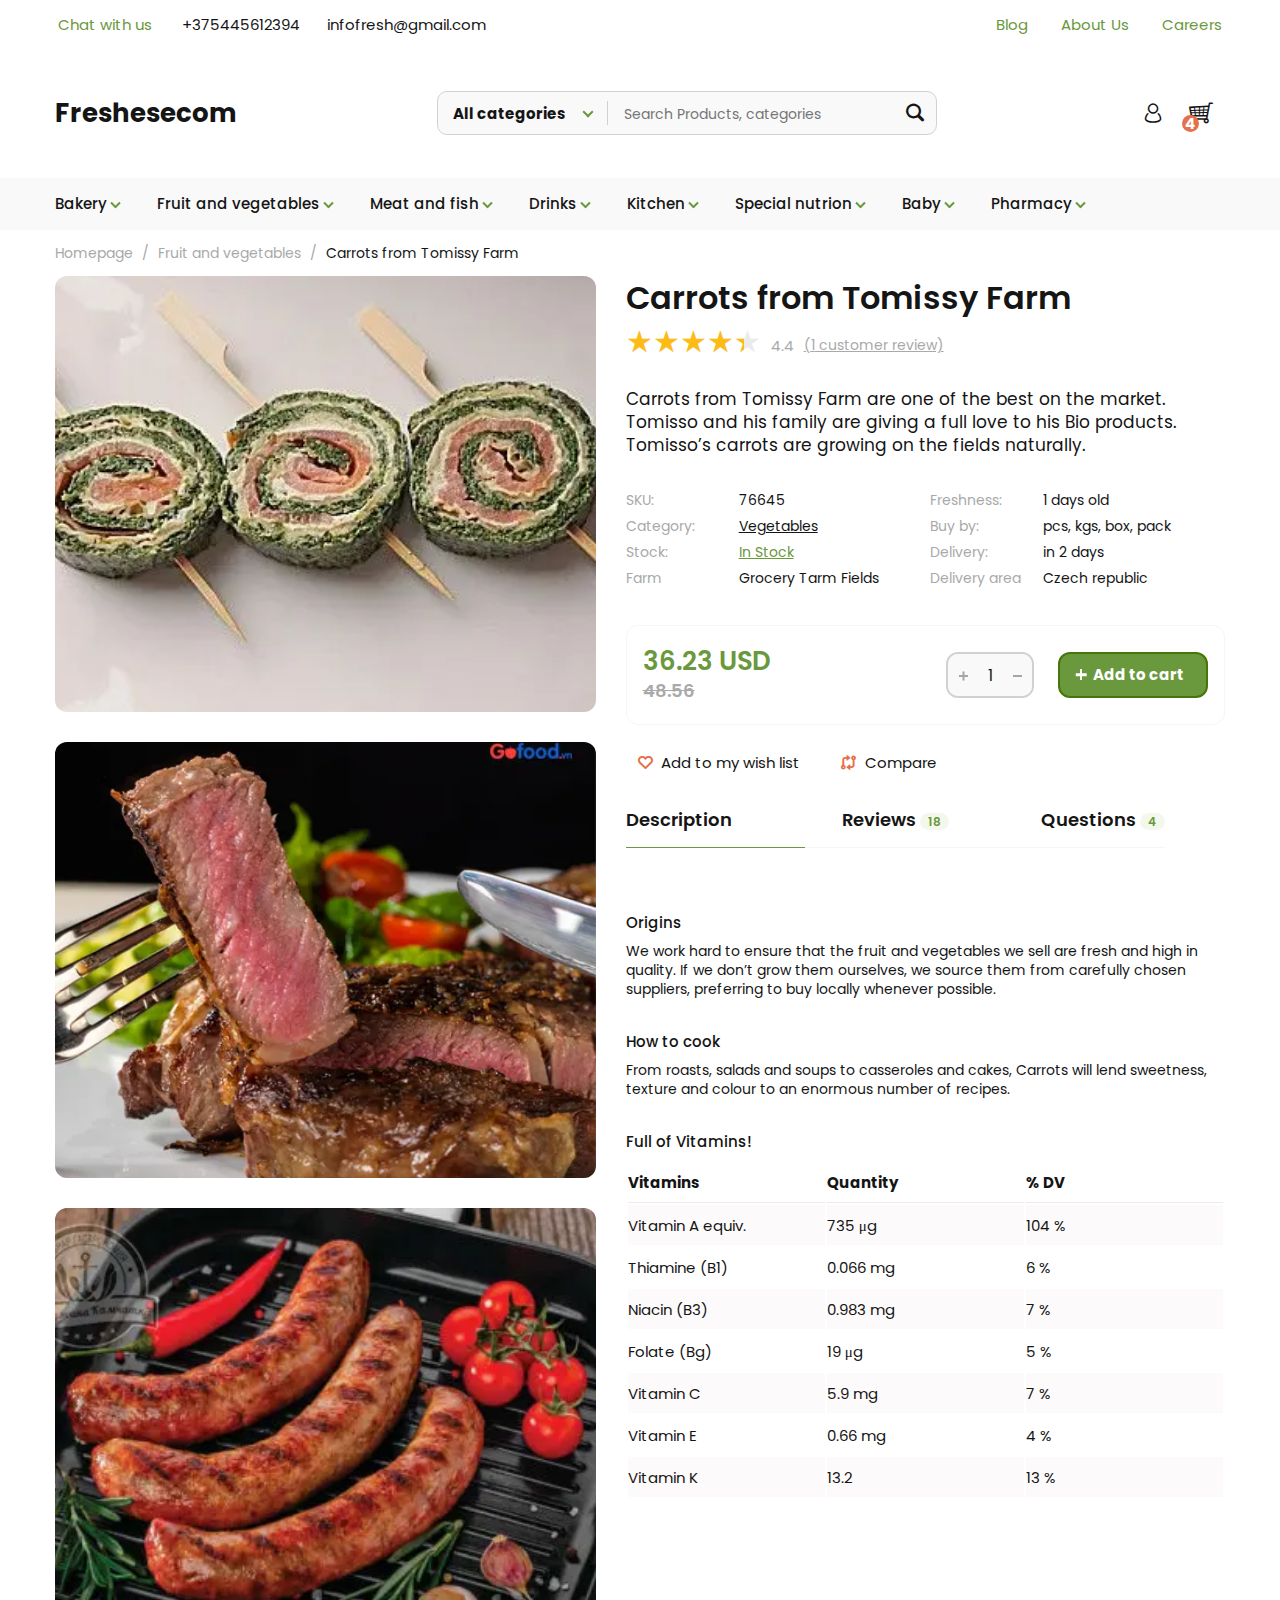
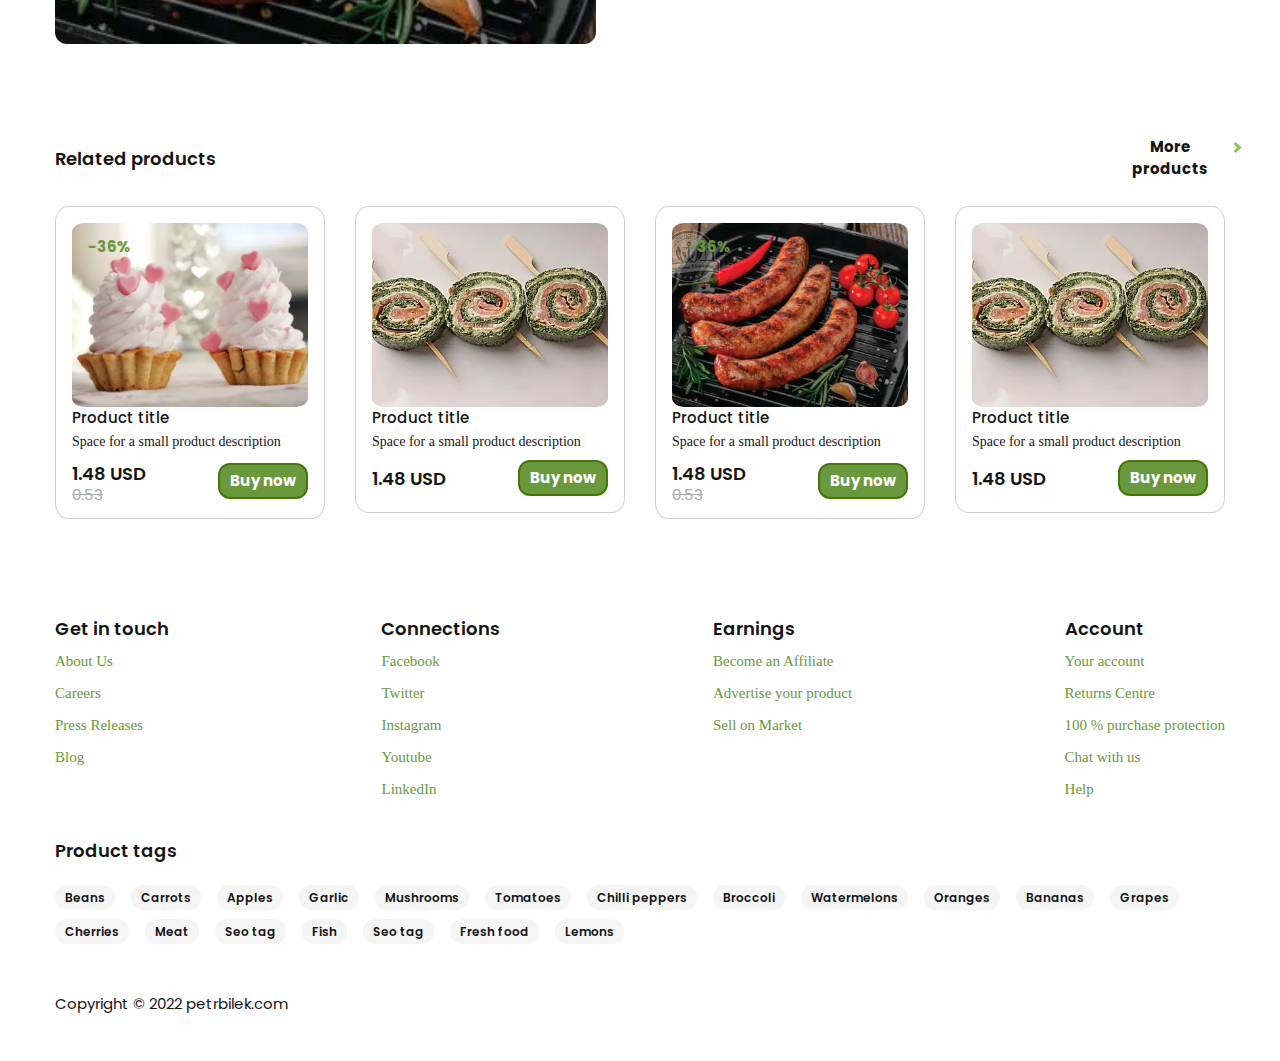
==== commit 9dd17d39: "Add files via upload" ====
--- a/card_product.html
+++ b/card_product.html
@@ -6,7 +6,7 @@
 	<meta charset="UTF-8">
 	<meta name="format-detection" content="telephone=no">
 	<!-- <style>body{opacity: 0;}</style> -->
-	<link rel="stylesheet" href="css/style.min.css?_v=20220831183857">
+	<link rel="stylesheet" href="css/style.min.css?_v=20220831185123">
 	<link rel="shortcut icon" href="favicon.ico">
 	<!-- <meta name="robots" content="noindex, nofollow"> -->
 	<meta name="viewport" content="width=device-width, initial-scale=1.0">
@@ -404,135 +404,137 @@
 			</div>
 		</footer>
 	</div>
-	<div class="checkout-page__basket basket-checkout">
-		<div class="basket-checkout__cart">
-			<div class="basket-checkout__shopping-cart">
-				<div class="basket-checkout__shopping-title">Shopping cart</div>
-				<button class="basket-checkout__shopping-close"><span>Close</span></button>
-			</div>
-			<div class="basket-checkout__title">Order Summary</div>
-			<div class="basket-checkout__description">Price can change depending on shipping method and taxes
-				of your state.</div>
-			<div class="basket-checkout__product basket-checkout-product">
-				<div class="basket-checkout-product__actions">
-					<div class="basket-checkout-product__image-ibg"><picture><source srcset="img/recept.webp" type="image/webp"><img src="img/recept.jpg" alt="recept"></picture>
-					</div>
-					<button type="button" class="basket-checkout-product__wishlist">Wishlist</button>
-					<button type="button" class="basket-checkout-product__compare">Compare</button>
-					<button ttype="button" class="basket-checkout-product__remove">Remove</button>
-				</div>
-				<div class="basket-checkout-product__description">
-					<div class="basket-checkout-product__name">Product title</div>
-					<div class="basket-checkout-product__detail">
-						<ul class="basket-checkout-product__list">
-							<li class="basket-checkout-product__item"><span>Farm:</span><span>Tharamis Farm</span>
-							</li>
-							<li class="basket-checkout-product__item"><span>Freshness:</span><span>1 day old</span>
-							</li>
-						</ul>
-					</div>
-					<div class="basket-checkout-product__raiting rating rating_set">
-						<div class="rating__body">
-							<div class="rating__active rating__active_yellow"></div>
-							<div class="rating__items">
-								<input type="radio" class="rating__item" value="1" name="rating">
-								<input type="radio" class="rating__item" value="2" name="rating">
-								<input type="radio" class="rating__item" value="3" name="rating">
-								<input type="radio" class="rating__item" value="4" name="rating">
-								<input type="radio" class="rating__item" value="5" name="rating">
-							</div>
-						</div>
-						<div class="rating__value">3.6</div>
-					</div>
-					<div class="basket-checkout-product__management ">
-						<div class="basket-checkout-product__prices">
-							<div class="basket-checkout-product__current-price">36.99 <span>USD</span></div>
-							<div class="basket-checkout-product__old-price">48.56</div>
-						</div>
-						<div class="basket-checkout-product__quantity">
-							<div data-quantity class="quantity quantity_card">
-								<button data-quantity-plus type="button" class="quantity__button quantity__button_plus"></button>
-								<div class="quantity__input">
-									<input data-quantity-value autocomplete="off" type="text" name="form[]" value="1">
-								</div>
-								<button data-quantity-minus type="button" class="quantity__button quantity__button_minus"></button>
-							</div>
-						</div>
-					</div>
-				</div>
-			</div>
-			<div class="basket-checkout__product basket-checkout-product">
-				<div class="basket-checkout-product__actions">
-					<div class="basket-checkout-product__image-ibg"><picture><source srcset="img/recept2.webp" type="image/webp"><img src="img/recept2.jpg" alt="recept2"></picture>
-					</div>
-					<button type="button" class="basket-checkout-product__wishlist">Wishlist</button>
-					<button type="button" class="basket-checkout-product__compare">Compare</button>
-					<button ttype="button" class="basket-checkout-product__remove">Remove</button>
-				</div>
-				<div class="basket-checkout-product__description">
-					<div class="basket-checkout-product__name">Product title</div>
-					<div class="basket-checkout-product__detail">
-						<ul class="basket-checkout-product__list">
-							<li class="basket-checkout-product__item"><span>Farm:</span><span>Tharamis Farm</span>
-							</li>
-							<li class="basket-checkout-product__item"><span>Freshness:</span><span>1 day old</span>
-							</li>
-						</ul>
-					</div>
-					<div class="basket-checkout-product__raiting rating rating_set">
-						<div class="rating__body">
-							<div class="rating__active rating__active_yellow"></div>
-							<div class="rating__items">
-								<input type="radio" class="rating__item" value="1" name="rating">
-								<input type="radio" class="rating__item" value="2" name="rating">
-								<input type="radio" class="rating__item" value="3" name="rating">
-								<input type="radio" class="rating__item" value="4" name="rating">
-								<input type="radio" class="rating__item" value="5" name="rating">
-							</div>
-						</div>
-						<div class="rating__value">3.6</div>
-					</div>
-					<div class="basket-checkout-product__management ">
-						<div class="basket-checkout-product__prices">
-							<div class="basket-checkout-product__current-price">36.99 <span>USD</span></div>
-							<div class="basket-checkout-product__old-price">48.56</div>
-						</div>
-						<div class="basket-checkout-product__quantity">
-							<div data-quantity class="quantity quantity_card">
-								<button data-quantity-plus type="button" class="quantity__button quantity__button_plus"></button>
-								<div class="quantity__input">
-									<input data-quantity-value autocomplete="off" type="text" name="form[]" value="1">
-								</div>
-								<button data-quantity-minus type="button" class="quantity__button quantity__button_minus"></button>
-							</div>
-						</div>
-					</div>
-				</div>
-			</div>
-			<div class="basket-checkout__hidden"></div>
-			<div class="basket-checkout__sum-price">
-				<div class="basket-checkout__subtotal"><span>Subtotal</span><span>73.98 USD</span>
-				</div>
-				<div class="basket-checkout__tax"><span>Tax</span><span>17%</span><span>73.98
-						USD</span></div>
-				<div class="basket-checkout__shipping"><span>Chipping</span><span>0 USD</span>
-				</div>
-			</div>
-			<form action="#" class="basket-checkout__form">
-				<input autocomplete="off" type="text" name="form[]" data-error="Ошибка" placeholder="Apply promo code" class="basket-checkout__input">
-				<button type="submit" class="basket-checkout__button">Apply now</button>
-			</form>
-			<div class="basket-checkout__bottom">
-				<div class="basket-checkout__col">
-					<div class="basket-checkout__total">Total Order</div>
-					<div class="basket-checkout__delivery-day"><span>Guaranteed delivery
-							day:</span> <span>June 12, 2020</span></div>
-				</div>
-				<div class="basket-checkout__total-price"><span>89.84</span><span>USD</span></div>
-				<div class="basket-checkout__continue">
-					<div class="basket-checkout__text">Continue shopping</div>
-					<div class="basket-checkout__button-checkout button_continue"><a href="checkout_page.html"><span>Go to
-								Checkout</span></a>
+	<div class="page__hidden">
+		<div class="checkout-page__basket basket-checkout">
+			<div class="basket-checkout__cart">
+				<div class="basket-checkout__shopping-cart">
+					<div class="basket-checkout__shopping-title">Shopping cart</div>
+					<button class="basket-checkout__shopping-close"><span>Close</span></button>
+				</div>
+				<div class="basket-checkout__title">Order Summary</div>
+				<div class="basket-checkout__description">Price can change depending on shipping method and taxes
+					of your state.</div>
+				<div class="basket-checkout__product basket-checkout-product">
+					<div class="basket-checkout-product__actions">
+						<div class="basket-checkout-product__image-ibg"><picture><source srcset="img/recept.webp" type="image/webp"><img src="img/recept.jpg" alt="recept"></picture>
+						</div>
+						<button type="button" class="basket-checkout-product__wishlist">Wishlist</button>
+						<button type="button" class="basket-checkout-product__compare">Compare</button>
+						<button ttype="button" class="basket-checkout-product__remove">Remove</button>
+					</div>
+					<div class="basket-checkout-product__description">
+						<div class="basket-checkout-product__name">Product title</div>
+						<div class="basket-checkout-product__detail">
+							<ul class="basket-checkout-product__list">
+								<li class="basket-checkout-product__item"><span>Farm:</span><span>Tharamis Farm</span>
+								</li>
+								<li class="basket-checkout-product__item"><span>Freshness:</span><span>1 day old</span>
+								</li>
+							</ul>
+						</div>
+						<div class="basket-checkout-product__raiting rating rating_set">
+							<div class="rating__body">
+								<div class="rating__active rating__active_yellow"></div>
+								<div class="rating__items">
+									<input type="radio" class="rating__item" value="1" name="rating">
+									<input type="radio" class="rating__item" value="2" name="rating">
+									<input type="radio" class="rating__item" value="3" name="rating">
+									<input type="radio" class="rating__item" value="4" name="rating">
+									<input type="radio" class="rating__item" value="5" name="rating">
+								</div>
+							</div>
+							<div class="rating__value">3.6</div>
+						</div>
+						<div class="basket-checkout-product__management ">
+							<div class="basket-checkout-product__prices">
+								<div class="basket-checkout-product__current-price">36.99 <span>USD</span></div>
+								<div class="basket-checkout-product__old-price">48.56</div>
+							</div>
+							<div class="basket-checkout-product__quantity">
+								<div data-quantity class="quantity quantity_card">
+									<button data-quantity-plus type="button" class="quantity__button quantity__button_plus"></button>
+									<div class="quantity__input">
+										<input data-quantity-value autocomplete="off" type="text" name="form[]" value="1">
+									</div>
+									<button data-quantity-minus type="button" class="quantity__button quantity__button_minus"></button>
+								</div>
+							</div>
+						</div>
+					</div>
+				</div>
+				<div class="basket-checkout__product basket-checkout-product">
+					<div class="basket-checkout-product__actions">
+						<div class="basket-checkout-product__image-ibg"><picture><source srcset="img/recept2.webp" type="image/webp"><img src="img/recept2.jpg" alt="recept2"></picture>
+						</div>
+						<button type="button" class="basket-checkout-product__wishlist">Wishlist</button>
+						<button type="button" class="basket-checkout-product__compare">Compare</button>
+						<button ttype="button" class="basket-checkout-product__remove">Remove</button>
+					</div>
+					<div class="basket-checkout-product__description">
+						<div class="basket-checkout-product__name">Product title</div>
+						<div class="basket-checkout-product__detail">
+							<ul class="basket-checkout-product__list">
+								<li class="basket-checkout-product__item"><span>Farm:</span><span>Tharamis Farm</span>
+								</li>
+								<li class="basket-checkout-product__item"><span>Freshness:</span><span>1 day old</span>
+								</li>
+							</ul>
+						</div>
+						<div class="basket-checkout-product__raiting rating rating_set">
+							<div class="rating__body">
+								<div class="rating__active rating__active_yellow"></div>
+								<div class="rating__items">
+									<input type="radio" class="rating__item" value="1" name="rating">
+									<input type="radio" class="rating__item" value="2" name="rating">
+									<input type="radio" class="rating__item" value="3" name="rating">
+									<input type="radio" class="rating__item" value="4" name="rating">
+									<input type="radio" class="rating__item" value="5" name="rating">
+								</div>
+							</div>
+							<div class="rating__value">3.6</div>
+						</div>
+						<div class="basket-checkout-product__management ">
+							<div class="basket-checkout-product__prices">
+								<div class="basket-checkout-product__current-price">36.99 <span>USD</span></div>
+								<div class="basket-checkout-product__old-price">48.56</div>
+							</div>
+							<div class="basket-checkout-product__quantity">
+								<div data-quantity class="quantity quantity_card">
+									<button data-quantity-plus type="button" class="quantity__button quantity__button_plus"></button>
+									<div class="quantity__input">
+										<input data-quantity-value autocomplete="off" type="text" name="form[]" value="1">
+									</div>
+									<button data-quantity-minus type="button" class="quantity__button quantity__button_minus"></button>
+								</div>
+							</div>
+						</div>
+					</div>
+				</div>
+				<div class="basket-checkout__hidden"></div>
+				<div class="basket-checkout__sum-price">
+					<div class="basket-checkout__subtotal"><span>Subtotal</span><span>73.98 USD</span>
+					</div>
+					<div class="basket-checkout__tax"><span>Tax</span><span>17%</span><span>73.98
+							USD</span></div>
+					<div class="basket-checkout__shipping"><span>Chipping</span><span>0 USD</span>
+					</div>
+				</div>
+				<form action="#" class="basket-checkout__form">
+					<input autocomplete="off" type="text" name="form[]" data-error="Ошибка" placeholder="Apply promo code" class="basket-checkout__input">
+					<button type="submit" class="basket-checkout__button">Apply now</button>
+				</form>
+				<div class="basket-checkout__bottom">
+					<div class="basket-checkout__col">
+						<div class="basket-checkout__total">Total Order</div>
+						<div class="basket-checkout__delivery-day"><span>Guaranteed delivery
+								day:</span> <span>June 12, 2020</span></div>
+					</div>
+					<div class="basket-checkout__total-price"><span>89.84</span><span>USD</span></div>
+					<div class="basket-checkout__continue">
+						<div class="basket-checkout__text">Continue shopping</div>
+						<div class="basket-checkout__button-checkout button_continue"><a href="checkout_page.html"><span>Go to
+									Checkout</span></a>
+						</div>
 					</div>
 				</div>
 			</div>
@@ -548,7 +550,7 @@
 			</div>
 		</div>
 	</div>
-	<script src="js/app.min.js?_v=20220831183857"></script>
+	<script src="js/app.min.js?_v=20220831185123"></script>
 </body>
 
 </html>